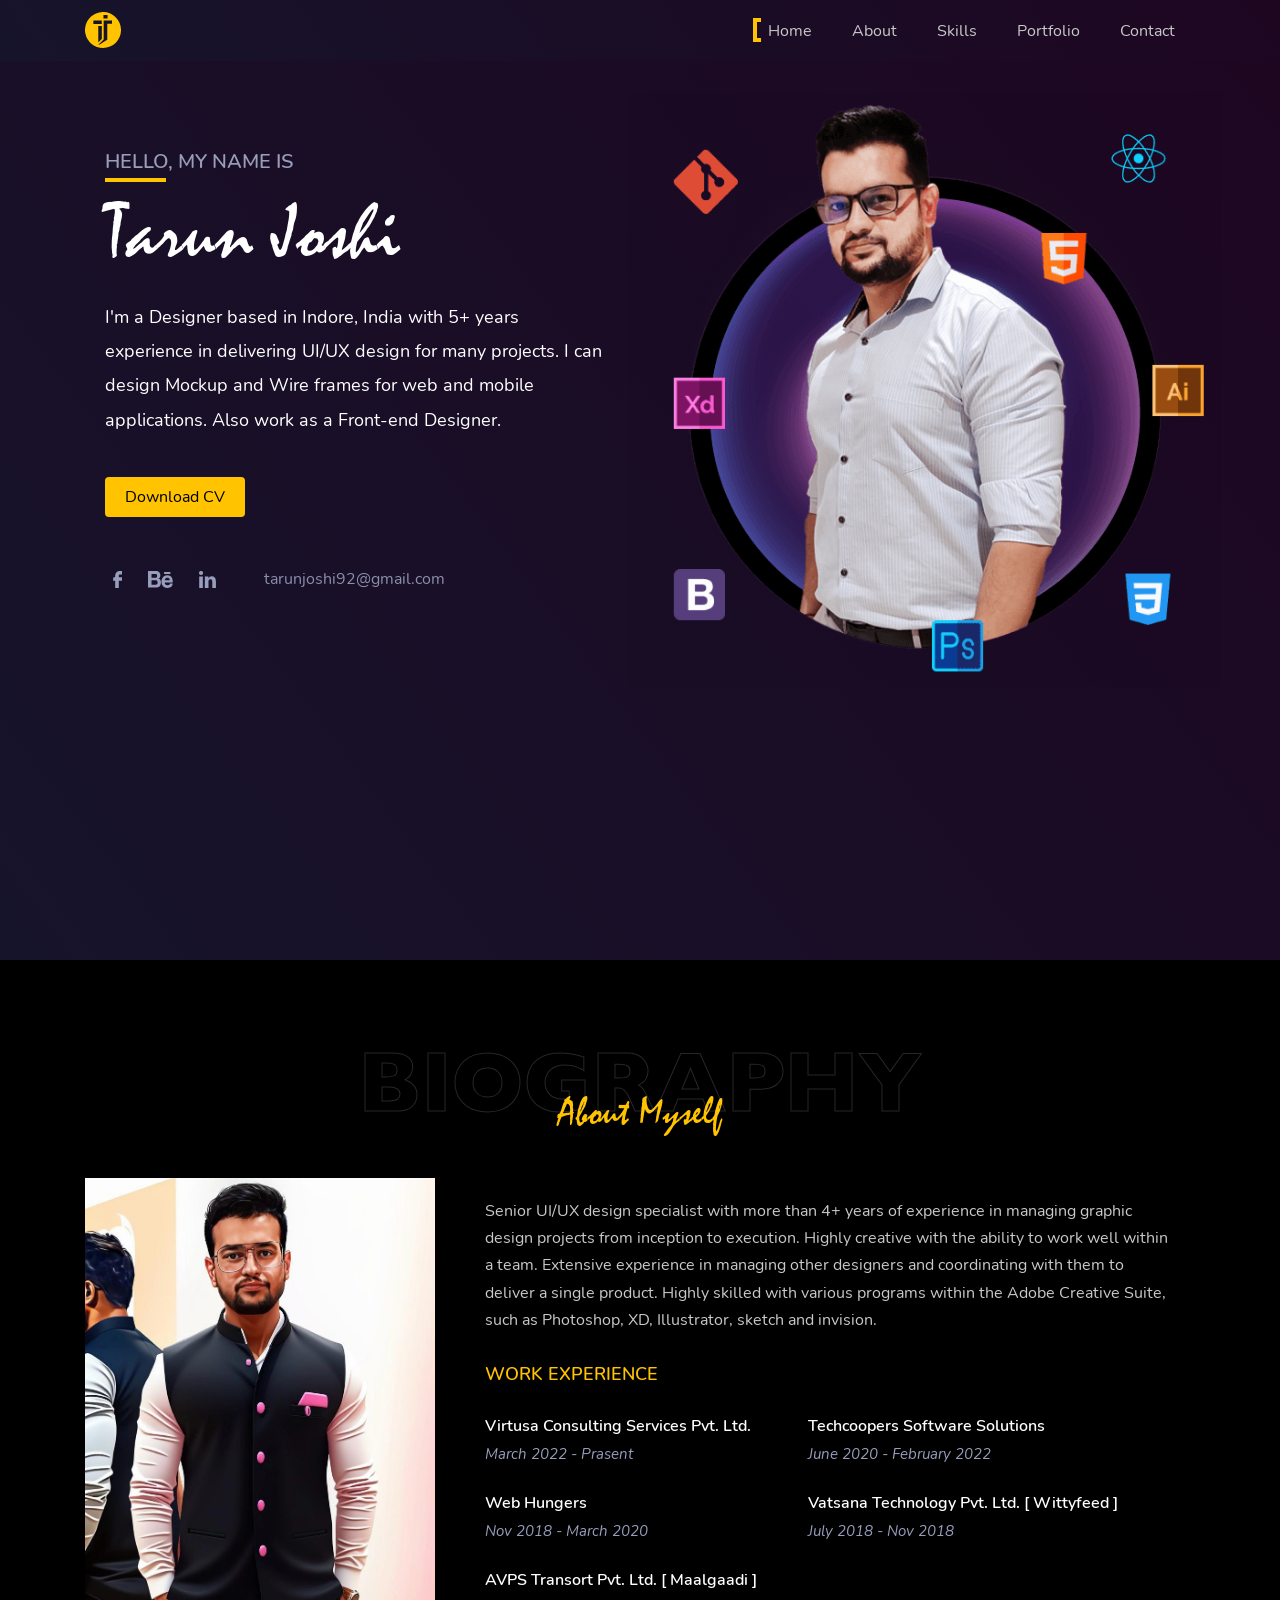
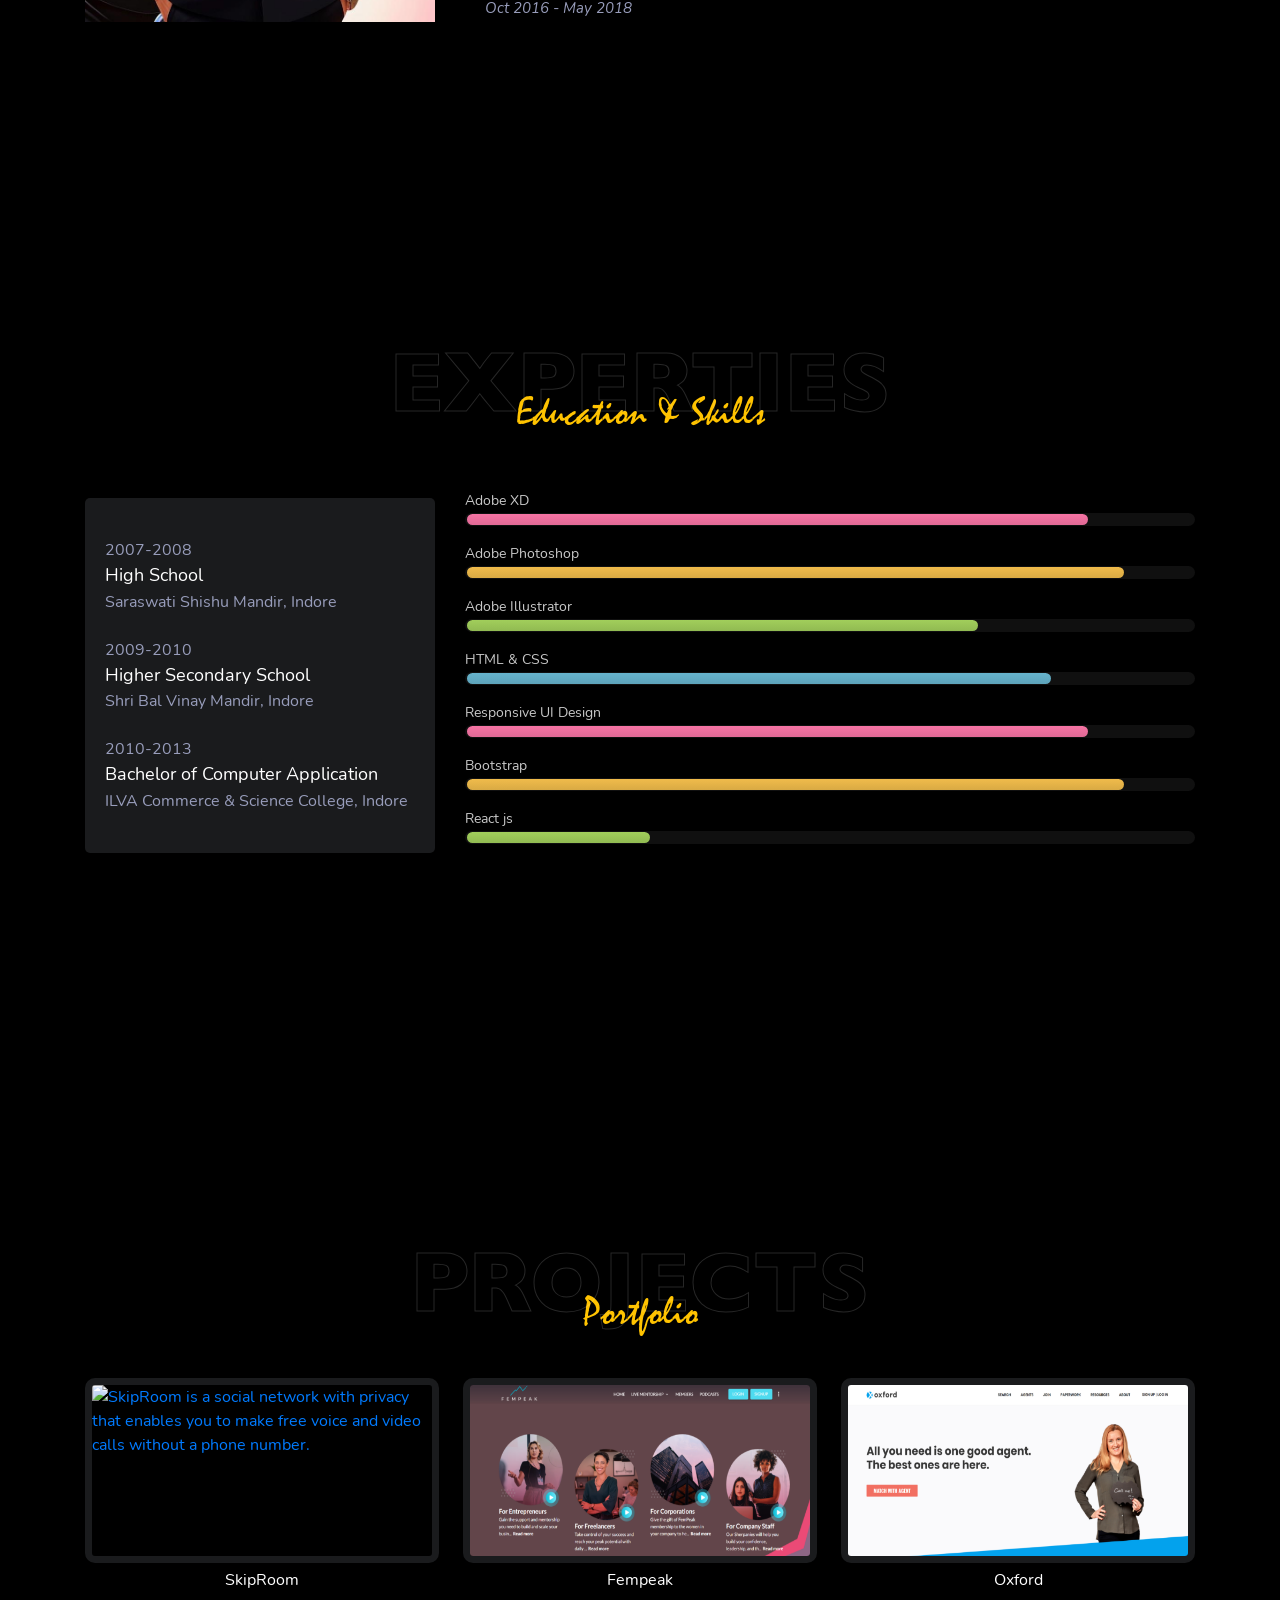
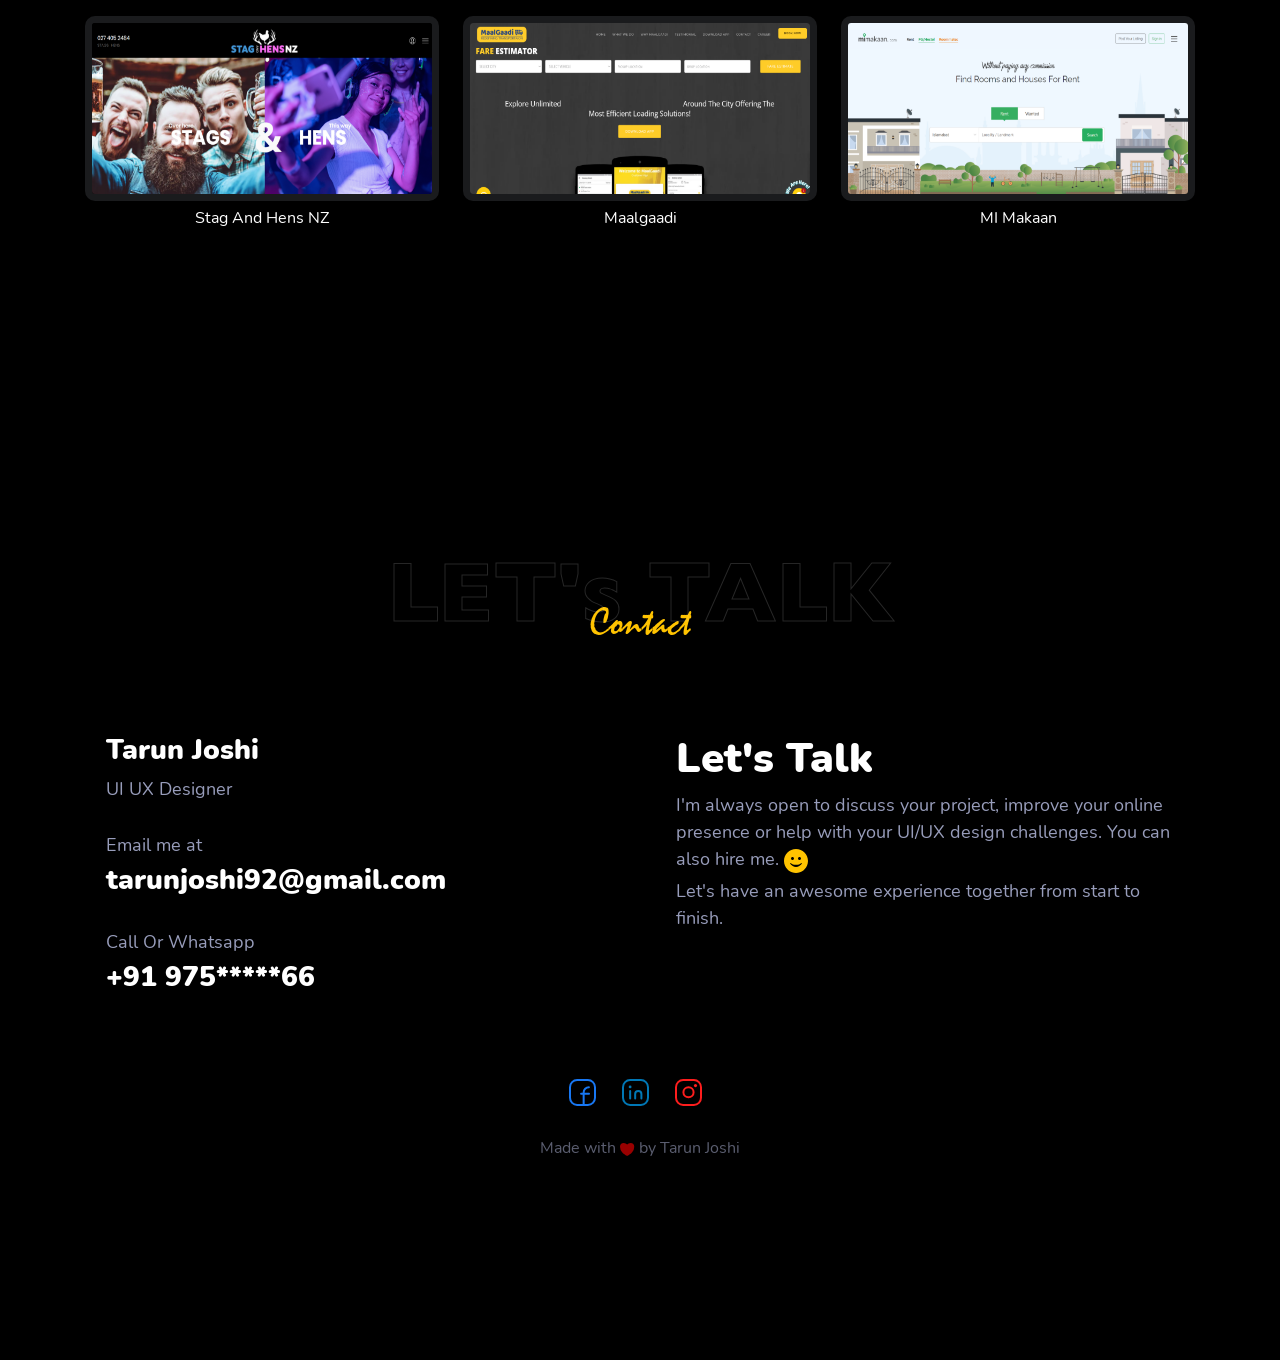
==== index.html @ 5ca0227c "background music added" ====
<!DOCTYPE html>
<html lang="en">

<head>
	<!-- Hotjar Tracking Code for My site -->
<script>
    (function(h,o,t,j,a,r){
        h.hj=h.hj||function(){(h.hj.q=h.hj.q||[]).push(arguments)};
        h._hjSettings={hjid:2721098,hjsv:6};
        a=o.getElementsByTagName('head')[0];
        r=o.createElement('script');r.async=1;
        r.src=t+h._hjSettings.hjid+j+h._hjSettings.hjsv;
        a.appendChild(r);
    })(window,document,'https://static.hotjar.com/c/hotjar-','.js?sv=');
</script>
    <title>Tarun UI/UX Designer</title>
    <meta charset="utf-8">
    <meta name="description" content="Hi my name is tarun joshi. I'm a Designer based in Indore, India with 4+ years experience in delivering UI/UX design for many projects.">
    <meta name="keywords" content="HTML, CSS, JavaScript, adobe photoshop, designer, ui, ux, adobe xd, portfolio, resume, designer cv, responsive, mobile application, responsive design">
    <meta name="author" content="Tarun Joshi">
    <meta name="viewport" content="width=device-width, initial-scale=1">
    <link rel="icon" href="images/fav.png" type="image/png" sizes="16x16">
    <link rel="preconnect" href="https://fonts.googleapis.com">
    <link rel="preconnect" href="https://fonts.gstatic.com" crossorigin>
    <link href="https://fonts.googleapis.com/css2?family=Modak" rel="stylesheet">
    <link rel="stylesheet" href="https://maxcdn.bootstrapcdn.com/bootstrap/4.5.2/css/bootstrap.min.css">
    <link href="https://unpkg.com/aos@2.3.1/dist/aos.css" rel="stylesheet">
    <link rel="stylesheet" href="font/stylesheet.css" rel="stylesheet">
    <link rel="stylesheet" href="css/style.css" rel="stylesheet">
    <link rel="stylesheet" href="css/responsive.css" rel="stylesheet">
</head>

<body>
	<span class="cursor">
  <span class="cursor-move-inner">
    <span class="cursor-inner"></span>
  </span>
  <span class="cursor-move-outer">
    <span class="cursor-outer"></span>
  </span>
</span>
    <nav class="navbar navbar-dark navbar-expand-sm bg-dark fixed-top">
        <div class="container">
            <a href="#" class="navbar-brand" aria-label="logo">
                <svg xmlns="http://www.w3.org/2000/svg" width="36" height="36" viewBox="0 0 79 79">
                    <path id="logo" d="M39.5,79A39.511,39.511,0,0,1,24.125,3.1,39.51,39.51,0,0,1,54.875,75.9,39.252,39.252,0,0,1,39.5,79Zm1.491-60.523V60.138L29.746,71.383l.617.778L48.65,60.77l.235-.147V25.981H59.293v-7.5h-18.3ZM29.153,30.705V66.626l.854-.854,6.764-6.764.146-.147V30.705H29.153Zm-10.8-12.228v7.635H36.787V18.477H18.355ZM40.5,6.5v8h9v-8Z" fill="#ffc300" />
                </svg>
            </a>
            <button class="navbar-toggler" type="button" data-toggle="collapse" data-target="#navbarCollapse" aria-label="menuBtn">
                <span class="navbar-toggler-icon"></span>
            </button>
            <div id="navbarCollapse" class="collapse navbar-collapse">
                <ul class="navbar-nav ml-auto">
                    <li class="nav-item click" data-toggle="collapse" data-target="#navbarCollapse">
                        <a href="#" class="nav-link" id="1">
                            Home
                        </a>
                    </li>
                    <li class="nav-item click" data-toggle="collapse" data-target="#navbarCollapse">
                        <a href="#about" class="nav-link" id="2">
                            About
                        </a>
                    </li>
                    <li class="nav-item click" data-toggle="collapse" data-target="#navbarCollapse">
                        <a href="#skills" class="nav-link" id="3">
                            Skills
                        </a>
                    </li>
                    <li class="nav-item click" data-toggle="collapse" data-target="#navbarCollapse">
                        <a href="#portfolio" class="nav-link" id="4">
                            Portfolio
                        </a>
                    </li>
                    <li class="nav-item click" data-toggle="collapse" data-target="#navbarCollapse">
                        <a href="#contact" class="nav-link" id="5">
                            Contact
                        </a>
                    </li>
                </ul>
            </div>
        </div>
    </nav>
    <!-- banner section -->
    <section class="bannerWrapper">
        <div class="container">
            <div class="row">
                <div class="col-lg-6 col-md-12 col-sm-12">
                    <div class="introText">
                        <h5>Hello, My Name Is</h5>
                        <h1>Tarun Joshi</h1>
                        <p>I'm a Designer based in Indore, India with 5+ years
                            experience in delivering UI/UX design for many projects.
                            I can design Mockup and Wire frames for web and mobile
                            applications. Also work as a Front-end Designer.
                        </p>
                        <button class="btn" aria-label="download cv">
                            <a href="UI_UX Designer(6+yrs.).pdf" target="_blank" download>Download CV</a>
                        </button>
                        <ul class="socialMedia">
                            <li>
                                <a href="https://www.facebook.com/tarun.joshi.526/" target="_blank" rel="noreferrer" aria-label="Facebook ID">
                                    <svg id="facebook" xmlns="http://www.w3.org/2000/svg" width="9.428" height="16.928" viewBox="0 0 9.428 16.928">
                                        <path id="Path_2" data-name="Path 2" d="M12.376,20.678H16V13.542h3.268L19.631,10H16V8.2a.9.9,0,0,1,.907-.891h2.721V3.75H16.91A4.5,4.5,0,0,0,12.376,8.2V10H10.562L10.2,13.542h2.173Z" transform="translate(-10.203 -3.75)" />
                                    </svg>
                                </a>
                            </li>
                            <li>
                                <a href="https://www.behance.net/tarunjoshi" target="_blank" rel="noreferrer" aria-label="Behance ID">
                                    <svg xmlns="http://www.w3.org/2000/svg" width="24.782" height="16.928" viewBox="0 0 24.782 16.928">
                                        <path id="behance" d="M10,13.689s2.345-.189,2.345-3.154A4.064,4.064,0,0,0,8,6.122H0V22.7H8s4.884.165,4.884-4.894C12.882,17.8,13.1,13.689,10,13.689ZM3.525,9.067H8s1.088,0,1.088,1.724-.64,1.977-1.366,1.977h-4.2ZM7.772,19.753H3.525V15.322H8S9.619,15.3,9.619,17.6c0,1.939-1.211,2.14-1.848,2.155Zm11.622-9.415c-5.913,0-5.908,6.371-5.908,6.371s-.4,6.337,5.908,6.337c0,0,5.258.326,5.258-4.408h-2.7s.09,1.784-2.464,1.784a2.564,2.564,0,0,1-2.707-2.886h7.96s.879-7.2-5.344-7.2ZM21.8,15.322H16.751s.33-2.555,2.7-2.555S21.8,15.322,21.8,15.322ZM22.429,7.1H16.087V9.14h6.342V7.1Z" transform="translate(0 -6.122)" />
                                    </svg>
                                </a>
                            </li>
                            <li>
                                <a href="http://linkedin.com/in/tarun-joshi-62489a22" target="_blank" rel="noreferrer" aria-label="Linkedin ID">
                                    <svg xmlns="http://www.w3.org/2000/svg" width="16.928" height="16.928" viewBox="0 0 16.928 16.928">
                                        <path id="linkedin" d="M3.843,16.928V5.507H.214V16.928ZM2.029,3.946A1.932,1.932,0,0,0,4.082,1.973,1.925,1.925,0,0,0,2.053,0,1.932,1.932,0,0,0,0,1.973,1.919,1.919,0,0,0,2.005,3.946h.024ZM5.851,16.928H9.48V10.55A2.71,2.71,0,0,1,9.6,9.624a2,2,0,0,1,1.862-1.389c1.313,0,1.838,1.047,1.838,2.583v6.11h3.629V10.379c0-3.508-1.79-5.14-4.178-5.14A3.6,3.6,0,0,0,9.456,7.163h.024V5.506H5.852c.047,1.072,0,11.422,0,11.422Z" />
                                    </svg>
                                </a>
                            </li>
                            <li>
                                <a href="mailto:tarunjoshi92@gmail.com" rel="noreferrer">tarunjoshi92@gmail.com</a>
                            </li>
                        </ul>
                    </div>
                </div>
                <div class="col-lg-6 col-md-12 col-sm-12">
                    <div class="myImage" data-aos="zoom-out-down">
                        <img src="images/photo2.png" class="bg" alt="tarun joshi">
                    </div>
                </div>
            </div>
        </div>
    </section>
    <!-- banner section -->
    <!-- About section -->
    <section class="aboutSection" id="about">
        <div class="container">
            <div class="heading">
                <h2>About Myself</h2>
            </div>
            <div class="row">
                <div class="col-lg-4 col-md-5 col-sm-12 mbHide">
                    <img src="images/tarun.jpeg" data-aos="zoom-out" alt="tarun">
                </div>
                <div class="col-lg-8 col-md-12 col-sm-12">
                    <div class="aboutInfo">
                        <p>
                            Senior UI/UX design specialist with more than 4+ years of experience in
                            managing graphic design projects from inception to execution. Highly
                            creative with the ability to work well within a team. Extensive experience
                            in managing other designers and coordinating with them to deliver a
                            single product. Highly skilled with various programs within the Adobe
                            Creative Suite, such as Photoshop, XD, Illustrator, sketch and invision.
                        </p>
                        <h3>
                            Work Experience
                        </h3>
                        <table class="table table-borderless">
                            <tr>
                                <td>
                                    <p>Virtusa Consulting Services Pvt. Ltd.</p>
                                    <span>March 2022 - Prasent</span>
                                </td>
                                <td>
                                    <p>Techcoopers Software Solutions</p>
                                    <span>June 2020 - February 2022</span>
                                </td>
                            </tr>
                            <tr>
                                <td>
                                    <p>Web Hungers</p>
                                    <span>Nov 2018 - March 2020</span>
                                </td>
                                <td>
                                    <p>Vatsana Technology Pvt. Ltd. [ Wittyfeed ]</p>
                                    <span>July 2018 - Nov 2018</span>
                                </td>
                            </tr>
                            <tr>
                                <td>
                                    <p>AVPS Transort Pvt. Ltd. [ Maalgaadi ]</p>
                                    <span>Oct 2016 - May 2018</span>
                                </td>
                            </tr>
                        </table>
                    </div>
                </div>
            </div>
        </div>
    </section>
    <!-- About section -->
    <!-- Skill Section -->
    <section class="skills" id="skills">
        <div class="container">
            <div class="heading">
                <h2>Education & Skills</h2>
            </div>
            <div class="row">
                <div class="col-lg-4 col-md-5 col-sm-12">
                    <div class="educationCard" data-aos="zoom-in-right">
                        <div>
                            <p>
                                2007-2008
                            </p>
                            <h3>
                                High School
                            </h3>
                            <p>Saraswati Shishu Mandir, Indore</p>
                        </div>
                        <br>
                        <div>
                            <p>
                                2009-2010
                            </p>
                            <h3>
                                Higher Secondary School
                            </h3>
                            <p>Shri Bal Vinay Mandir, Indore</p>
                        </div>
                        <br>
                        <div>
                            <p>
                                2010-2013
                            </p>
                            <h3>
                                Bachelor of Computer Application
                            </h3>
                            <p>ILVA Commerce & Science College, Indore</p>
                        </div>
                    </div>
                </div>
                <div class="col-lg-8 col-md-7 col-sm-12">
                    <div class="barSection">
                        <ul id="skill">
                            <li><span class="bar graphic-design"></span>
                                <h3>Adobe XD</h3>
                            </li>
                            <li><span class="bar html-css"></span>
                                <h3>Adobe Photoshop</h3>
                            </li>
                            <li><span class="bar illustrator"></span>
                                <h3>Adobe Illustrator</h3>
                            </li>
                            <li><span class="bar ui-design"></span>
                                <h3>HTML & CSS</h3>
                            </li>
                            <li><span class="bar web-design"></span>
                                <h3>Responsive UI Design</h3>
                            </li>
                            <li><span class="bar bootstrap"></span>
                                <h3>Bootstrap</h3>
                            </li>
                            <li><span class="bar react"></span>
                                <h3>React js</h3>
                            </li>
                        </ul>
                    </div>
                </div>
            </div>
        </div>
    </section>
    <!-- Skill Section -->
    <!-- Portfolio Section -->
    <section class="portfolio" id="portfolio">
        <div class="container">
            <div class="heading">
                <h2>Portfolio</h2>
            </div>
            <div class="gallery">
                <div class="wrapper" data-aos="zoom-in">
                    <a href="https://play.google.com/store/apps/details?id=com.skiproom" target="_blank" rel="noreferrer">
                        <div class="gallery-item">
                            <img class="gallery-image" src="https://play-lh.googleusercontent.com/aCAR-ud7uerjTAgdiXK-qnPktc6M98IsbPBQT4tWcwaRcWnopBHF0iV1s6_hbE4wZP0=w720-h310-rw" alt="SkipRoom is a social network with privacy that enables you to make free voice and video calls without a phone number.">
                        </div>
                        <p>SkipRoom</p>
                    </a>
                </div>
                <div class="wrapper" data-aos="zoom-in">
                    <a href="https://www.fempeak.ai/" target="_blank" rel="noreferrer">
                        <div class="gallery-item">
                            <img class="gallery-image" src="images/fempeak.png" alt="The FemPeak platform is growing fast with an audience that is genuinely passionate about levelling the playing field for women in all areas of professional growth.">
                        </div>
                        <p>Fempeak</p>
                    </a>
                </div>
                <div class="wrapper" data-aos="zoom-in">
                    <a href="https://opgny.com/" target="_blank" rel="noreferrer">
                        <div class="gallery-item">
                            <img class="gallery-image" src="images/oxford.png" alt="All you need is one good agent.The best ones are here.">
                        </div>
                        <p>Oxford</p>
                    </a>
                </div>
                <div class="wrapper" data-aos="zoom-in">
                    <a href="https://stagdoandhensdonz.co.nz/" target="_blank" rel="noreferrer">
                        <div class="gallery-item">
                            <img class="gallery-image" src="images/stag&hens.png" alt="Experts in planning the most Epic Stag Dos and Perfect Hens Dos.">
                        </div>
                        <p>Stag And Hens NZ</p>
                    </a>
                </div>
                <div class="wrapper" data-aos="zoom-in">
                    <a href="https://www.maalgaadi.net/" target="_blank" rel="noreferrer">
                        <div class="gallery-item">
                            <img class="gallery-image" src="images/maalgaadi.png" alt="MaalGaadi is offering the most efficient loading solutions.">
                        </div>
                        <p>Maalgaadi</p>
                    </a>
                </div>
                <div class="wrapper" data-aos="zoom-in">
                    <a href="https://www.mimakaan.com/" target="_blank" rel="noreferrer">
                        <div class="gallery-item">
                            <img class="gallery-image" src="images/mimakaan.png" alt="Use mimakaan to find buyers and tenants for your property without leaving your home.">
                        </div>
                        <p>MI Makaan</p>
                    </a>
                </div>
            </div>
        </div>
    </section>
    <!-- Portfolio Section -->
    <!-- Contact Section -->
    <section class="contact" id="contact">
        <div class="container">
            <div class="heading">
                <h2>Contact</h2>
            </div>
            <div class="row">
                <div class="col-lg-6 col-md-6 col-sm-12">
                    <div class="card">
                        <h3>Tarun Joshi</h3>
                        <p>UI UX Designer</p>
                        <br />
                        <p>Email me at</p>
                        <h3><a href="mailto:tarunjoshi92@gmail.com" rel="noreferrer">tarunjoshi92@gmail.com</a></h3>
                        <br />
                        <p>Call Or Whatsapp</p>
                        <h3><a href="https://api.whatsapp.com/send/?phone=919753242066&text=Hi+Tarun" target="_blank" rel="noreferrer">+91 975*****66</a></h3>
                    </div>
                </div>
                <div class="col-lg-6 col-md-6 col-sm-12">
                    <div class="card">
                        <h2>Let's Talk</h2>
                        <p>I'm always open to discuss your project, improve your online presence or help with your UI/UX design challenges. You can also hire me.
                            <span><svg xmlns="http://www.w3.org/2000/svg" width="24" height="24" viewBox="0 0 24 24">
                                    <path d="M12 0c-6.627 0-12 5.373-12 12s5.373 12 12 12 12-5.373 12-12-5.373-12-12-12zm3.5 8c.828 0 1.5.671 1.5 1.5s-.672 1.5-1.5 1.5-1.5-.671-1.5-1.5.672-1.5 1.5-1.5zm-7 0c.828 0 1.5.671 1.5 1.5s-.672 1.5-1.5 1.5-1.5-.671-1.5-1.5.672-1.5 1.5-1.5zm3.501 10c-2.801 0-4.874-1.846-6.001-3.566l.493-.493c1.512 1.195 3.174 1.931 5.508 1.931 2.333 0 3.994-.736 5.506-1.931l.493.493c-1.127 1.72-3.199 3.566-5.999 3.566z" fill="#FFC300" /></svg></span>
                        </p>
                        <p>Let's have an awesome experience together from start to finish.</p>
                    </div>
                </div>
            </div>
            <ul class="socialMedia">
                <li>
                    <a href="https://www.facebook.com/tarun.joshi.526/" target="_blank" rel="noreferrer" aria-label="Facebook ID">
                        <svg xmlns="http://www.w3.org/2000/svg" width="27" height="27" viewBox="0 0 27 27" fill="none">
                            <rect x="1" y="1" width="25" height="25" rx="7.13616" stroke="#1877f2" stroke-width="2" />
                            <path d="M19.8968 8.1543V8.1543C16.9993 8.1543 14.6504 10.5032 14.6504 13.4007V25.4407" stroke="#1877f2" stroke-width="2" stroke-linecap="round" />
                            <line x1="12.083" y1="14.6914" x2="20.0032" y2="14.6914" stroke="#1877f2" stroke-width="2" stroke-linecap="round" />
                        </svg>
                    </a>
                </li>
                <li>
                    <a href="http://linkedin.com/in/tarun-joshi-62489a22" target="_blank" rel="noreferrer" aria-label="Linkedin ID">
                        <svg xmlns="http://www.w3.org/2000/svg" width="27" height="27" viewBox="0 0 27 27" fill="none">
                            <rect x="1" y="1" width="25" height="25" rx="7.13616" stroke="#0077b5" stroke-width="2" />
                            <line x1="8.15723" y1="11.9707" x2="8.15723" y2="19.6031" stroke="#0077b5" stroke-width="2" stroke-linecap="round" />
                            <circle cx="8.12006" cy="7.95111" r="1.40717" fill="#0077b5" />
                            <path d="M19.3868 19.5944V15.1211C19.3868 13.4044 17.9951 12.0127 16.2784 12.0127V12.0127C14.5616 12.0127 13.1699 13.4044 13.1699 15.1211V19.5944" stroke="#0077b5" stroke-width="2" stroke-linecap="round" />
                        </svg>
                    </a>
                </li>
                <li>
                    <a href="https://www.instagram.com/tarun_jo_shi/?hl=en" target="_blank" rel="noreferrer" aria-label="Instagram ID">
                        <svg xmlns="http://www.w3.org/2000/svg" width="27" height="27" viewBox="0 0 27 27" fill="none">
                            <rect x="1" y="1" width="25" height="25" rx="7.13616" stroke="#fd1d1d" stroke-width="2" />
                            <circle cx="13.5009" cy="13.2655" r="5.09851" stroke="#fd1d1d" stroke-width="2" />
                            <circle cx="20.4792" cy="6.5788" r="1.58271" fill="#fd1d1d" />
                        </svg>
                    </a>
                </li>
            </ul>
            <div class="footer text-center">
                <span>Made with
                    <i>
                        <svg xmlns="http://www.w3.org/2000/svg" width="14.251" height="27" viewBox="0 0 29.251 27">
                            <path id="heart-sharp" d="M18,31.5l-.633-.422c-3.008-2.009-6.814-4.279-9.633-7.616A16.471,16.471,0,0,1,3.375,12.423,7.934,7.934,0,0,1,11.185,4.5,8.863,8.863,0,0,1,18,7.89,8.863,8.863,0,0,1,24.815,4.5a7.933,7.933,0,0,1,7.81,7.921A16.448,16.448,0,0,1,28.266,23.46c-2.819,3.339-6.625,5.61-9.633,7.618Z" transform="translate(-3.374 -4.5)" fill="red" />
                        </svg>
                    </i>
                    by Tarun Joshi</span>
            </div>
        </div>
    </section>
    <audio controls autoplay style="display:none">
        <source src="./images/Sunset.ogg" type="audio/ogg">
        <source src="./images/Sunset.mp3" type="audio/mpeg">
      </audio>
    <!-- Contact Section -->
    <!-- javascript -->
    <script src="https://ajax.googleapis.com/ajax/libs/jquery/3.5.1/jquery.min.js"></script>
    <script src="https://cdnjs.cloudflare.com/ajax/libs/popper.js/1.16.0/umd/popper.min.js"></script>
    <script src="https://maxcdn.bootstrapcdn.com/bootstrap/4.5.2/js/bootstrap.min.js"></script>
    <script src="https://unpkg.com/aos@2.3.1/dist/aos.js"></script>
    <script src="js/custom.js"></script>
    <script>
    AOS.init();
    </script>
</body>

</html>
---- font/stylesheet.css ----
@font-face {
    font-family: 'Mistral';
    src: url('../font/Mistral.woff2') format('woff2'),
        url('../font/Mistral.woff') format('woff');
    font-weight: normal;
    font-style: normal;
    font-display: swap;
}

@font-face {
    font-family: 'Nunito';
    src: url('../font/Nunito-Bold.woff2') format('woff2'),
        url('../font/Nunito-Bold.woff') format('woff');
    font-weight: bold;
    font-style: normal;
    font-display: swap;
}

@font-face {
    font-family: 'Nunito';
    src: url('../font/Nunito-BlackItalic.woff2') format('woff2'),
        url('../font/Nunito-BlackItalic.woff') format('woff');
    font-weight: 900;
    font-style: italic;
    font-display: swap;
}

@font-face {
    font-family: 'Nunito';
    src: url('../font/Nunito-Black.woff2') format('woff2'),
        url('../font/Nunito-Black.woff') format('woff');
    font-weight: 900;
    font-style: normal;
    font-display: swap;
}

@font-face {
    font-family: 'Nunito';
    src: url('../font/Nunito-ExtraBoldItalic.woff2') format('woff2'),
        url('../font/Nunito-ExtraBoldItalic.woff') format('woff');
    font-weight: bold;
    font-style: italic;
    font-display: swap;
}

@font-face {
    font-family: 'Nunito';
    src: url('../font/Nunito-ExtraBold.woff2') format('woff2'),
        url('../font/Nunito-ExtraBold.woff') format('woff');
    font-weight: bold;
    font-style: normal;
    font-display: swap;
}

@font-face {
    font-family: 'Nunito';
    src: url('../font/Nunito-Light.woff2') format('woff2'),
        url('../font/Nunito-Light.woff') format('woff');
    font-weight: 300;
    font-style: normal;
    font-display: swap;
}

@font-face {
    font-family: 'Nunito';
    src: url('../font/Nunito-ExtraLight.woff2') format('woff2'),
        url('../font/Nunito-ExtraLight.woff') format('woff');
    font-weight: 200;
    font-style: normal;
    font-display: swap;
}

@font-face {
    font-family: 'Nunito';
    src: url('../font/Nunito-LightItalic.woff2') format('woff2'),
        url('../font/Nunito-LightItalic.woff') format('woff');
    font-weight: 300;
    font-style: italic;
    font-display: swap;
}

@font-face {
    font-family: 'Nunito';
    src: url('../font/Nunito-BoldItalic.woff2') format('woff2'),
        url('../font/Nunito-BoldItalic.woff') format('woff');
    font-weight: bold;
    font-style: italic;
    font-display: swap;
}

@font-face {
    font-family: 'Nunito';
    src: url('../font/Nunito-Regular.woff2') format('woff2'),
        url('../font/Nunito-Regular.woff') format('woff');
    font-weight: normal;
    font-style: normal;
    font-display: swap;
}

@font-face {
    font-family: 'Nunito';
    src: url('../font/Nunito-ExtraLightItalic.woff2') format('woff2'),
        url('../font/Nunito-ExtraLightItalic.woff') format('woff');
    font-weight: 200;
    font-style: italic;
    font-display: swap;
}

@font-face {
    font-family: 'Nunito';
    src: url('../font/Nunito-Italic.woff2') format('woff2'),
        url('../font/Nunito-Italic.woff') format('woff');
    font-weight: normal;
    font-style: italic;
    font-display: swap;
}

@font-face {
    font-family: 'Nunito';
    src: url('../font/Nunito-SemiBoldItalic.woff2') format('woff2'),
        url('../font/Nunito-SemiBoldItalic.woff') format('woff');
    font-weight: 600;
    font-style: italic;
    font-display: swap;
}

@font-face {
    font-family: 'Nunito';
    src: url('../font/Nunito-SemiBold.woff2') format('woff2'),
        url('../font/Nunito-SemiBold.woff') format('woff');
    font-weight: 600;
    font-style: normal;
    font-display: swap;
}

@font-face {
    font-family: 'Modak';
    src: url('../font/Modak.woff2') format('woff2'),
        url('../font/Modak.woff') format('woff');
    font-weight: normal;
    font-style: normal;
    font-display: swap;
}
@font-face {
    font-family: 'Gill Sans';
    src: url('../font/GillSans-Heavy.woff2') format('woff2'),
        url('../font/GillSans-Heavy.woff') format('woff');
    font-weight: 900;
    font-style: normal;
    font-display: swap;
}
---- css/style.css ----
:root {
    --yellow: #FFC300;
    --white: #fff;
    --blackBg: #000;
    --offWhite: #c9c9c9;
    --secondOffColor: #989dbb;
}

html {
    scroll-behavior: smooth;
}

body {
    font-family: 'Nunito', sans-serif;
    background-color: var(--blackBg);
    background-image: url('https://assets.website-files.com/605a8ad8853d7fc62334c73e/605b52d29393dc3905014a63_blob-blur-my-work-nft-webflow-tempalte.svg');
    background-size: cover;
    background-position: right center;
}

.bg-dark {
    background: rgb(0, 0, 0) !important;
    background: linear-gradient(53deg, rgb(22 20 43) 0%, rgb(30 6 33) 100%) !important;
}

.navbar-dark .navbar-brand {
    font-family: 'Modak', cursive;
    font-size: 30px;
    color: var(--yellow) !important;
    padding: 0;
}

#navbarCollapse ul li a {
    color: var(--offWhite);
    margin: 0 12px;
}
#navbarCollapse ul li a:hover{
	color: var(--yellow)
}
#navbarCollapse ul li.active a:hover{
	color: var(--offWhite)
}

.nav-item {
    position: relative;
}

.nav-item.active:before {
    position: absolute;
    content: '';
    left: 5px;
    height: 60%;
    width: 8px;
    border: 4px solid var(--yellow);
    border-right: 0;
    top: 7px;
}

/*Banner section*/
.bannerWrapper {
    background: linear-gradient(53deg, rgb(22 20 43) 0%, rgb(30 6 33) 100%);
    margin-top: 60px;
    padding: 60px 0;
    min-height: 100vh;
}

.bannerWrapper h5 {
    text-transform: uppercase;
    color: var(--secondOffColor);
    position: relative;
    margin-bottom: 15px;
    font-weight: 600;
}

.bannerWrapper h5:before {
    position: absolute;
    content: '';
    height: 4px;
    width: 61px;
    background-color: #FFC300;
    left: 0;
    bottom: -8px
}

.bannerWrapper h1 {
    font-family: 'Mistral';
    font-size: 80px;
    color: var(--white);
}

.bannerWrapper p {
    color: var(--white);
    font-size: 18px;
    line-height: 1.9;
    margin: 15px 0 40px 0;
}

.bannerWrapper button.btn a {
    color: var(--blackBg);
}

.bannerWrapper button.btn a:hover {
    color: var(--white);
    text-decoration: none;
}

.bannerWrapper button.btn {
    background-color: #FFC300;
    padding: 8px 20px;
    border: none;
    position: relative;
    overflow: hidden;
    -webkit-transition: 0.2s ease-in-out color;
    -o-transition: 0.2s ease-in-out color;
    -ms-transition: 0.2s ease-in-out color;
    -moz-transition: 0.2s ease-in-out color;
    transition: 0.2s ease-in-out color;
}

.bannerWrapper button.btn::before {
    content: " ";
    display: block;
    width: 92px;
    height: 93px;
    position: absolute;
    left: 24px;
    top: -26px;
    background: var(--blackBg);
    border-radius: 100%;
    z-index: -1;
    transform: scale(0);
    -webkit-transition: 0.4s ease-in-out transform;
    -o-transition: 0.4s ease-in-out transform;
    -ms-transition: 0.4s ease-in-out transform;
    -moz-transition: 0.4s ease-in-out transform;
    transition: 0.4s ease-in-out transform;
}

.bannerWrapper button.btn:hover,
.bannerWrapper button.btn:hover a {
    color: #FFC300;
    z-index: 2
}

.bannerWrapper button.btn:hover::before {
    transform: scale(1.5);
}

.bannerWrapper .introText {
    padding: 30px 20px;
}

.bannerWrapper .myImage {
    position: relative;
}
.bannerWrapper img {
    max-width: 100%;
}


@-webkit-keyframes mover {
    0% {
        transform: translateY(0);
    }

    100% {
        transform: translateY(-15px);
    }
}

@keyframes mover {
    0% {
        transform: translateY(0);
    }

    100% {
        transform: translateY(-15px);
    }
}

/*Social Media*/
.socialMedia {
    list-style: none;
    padding: 0;
    margin: 50px 0 0 0;
    display: flex;
    align-items: center;
}

.socialMedia li {
    margin-right: 10px;
}

.socialMedia li a {
    padding: 5px 8px;
}

.introText .socialMedia li a svg {
    -webkit-transition: 0.50s ease-out;
    -moz-transition: 0.50s ease-out;
    transition: 0.50s ease-out;
    fill: var(--secondOffColor);
}

.contact .socialMedia li a svg {
    -webkit-transition: 0.50s ease-out;
    -moz-transition: 0.50s ease-out;
    transition: 0.50s ease-out;
}

.socialMedia li a svg:hover {
    -webkit-transform: rotateZ(360deg);
    -moz-transform: rotateZ(360deg);
    transform: rotateZ(360deg);
}

.socialMedia li:nth-child(1) a svg:hover {
    fill: #1877f2;
}

.socialMedia li:nth-child(2) a svg:hover {
    fill: #0057ff;
}

.socialMedia li:nth-child(3) a svg:hover {
    fill: #0077b5;
}

.socialMedia li:nth-child(4) {
    margin-left: 30px;
}

.socialMedia li:nth-child(4) a {
    padding: 0;
    color: var(--secondOffColor);
    opacity: 0.9;
    transition: 0.3s;
}

.socialMedia li:nth-child(4) a:hover {
    text-decoration: none;
    opacity: 1;
    color: var(--yellow);
}

/*About section*/
.aboutSection,
.skills,
.portfolio {
    min-height: 100vh;
    padding: 130px 0 0px 0
}

.aboutSection .heading,
.skills .heading,
.portfolio .heading {
    margin-bottom: 40px
}

.aboutSection .heading h2,
.skills .heading h2,
.portfolio .heading h2,
.contact .heading h2 {
    font-family: 'Mistral';
    font-size: 40px;
    color: var(--yellow);
    text-align: center;
    position: relative;
}

.aboutSection .heading h2:before,
.skills .heading h2:before,
.portfolio .heading h2:before,
.contact .heading h2:before {
    position: absolute;
    content: 'BIOGRAPHY';
    bottom: -9px;
    right: 0;
    left: 0;
    text-align: center;
    font-size: 85px;
    font-family: 'Gill Sans';
    font-weight: 900;
    color: transparent;
    -webkit-text-stroke-width: 1px;
    -webkit-text-stroke-color: var(--white);
    opacity: 0.15;
}

.aboutSection img {
    max-width: 100%;
}

.aboutSection .aboutInfo {
    padding: 20px
}

.aboutSection .aboutInfo p {
    color: var(--offWhite);
    line-height: 1.7;
    margin-bottom: 30px
}

.aboutInfo h3 {
    font-size: 18px;
    color: var(--offWhite);
    text-transform: uppercase;
    font-weight: 600;
    margin-bottom: 15px;
    color: var(--yellow)
}

.aboutInfo .table td {
    padding-left: 0;
    color: var(--offWhite);
}

.aboutInfo .table td p {
    margin-bottom: 2px;
    color: var(--white);
    font-weight: 600;
}

.aboutInfo .table td span {
    font-size: 15px;
    font-style: italic;
    color: var(--secondOffColor)
}

/*Skills Section*/
.skills {}

.skills .heading h2:before {
    content: 'EXPERTIES'
}

.educationCard {
    background-color: #1a1b1d;
    padding: 40px 20px;
    border-radius: 5px;
    margin-top: 20px;
}

.educationCard p {
    margin: 0;
    color: var(--secondOffColor);
}

.educationCard h3 {
    color: var(--white);
    font-size: 18px;
    margin: 3px 0;
}

.barSection {
    padding: 5px 0;
}


#skill {
    list-style: none;
    position: relative;
    line-height: 2em;
    padding: 30px 0;
}

#skill li {
    margin-bottom: 40px;
    background: #101010;
    height: 13px;
    border-radius: 10px;
}

#skill li h3 {
    position: relative;
    top: -20px;
    font-size: 14px;
    color: var(--offWhite)
}

.bar {
    height: 11px;
    margin: 1px 2px;
    position: absolute;
    border-radius: 10px;
}

.graphic-design {
    width: 85%;
    -moz-animation: graphic-design 2s ease-out;
    -webkit-animation: graphic-design 2s ease-out;
    background-color: #f674a4;
    background-image: -webkit-gradient(linear, left top, left bottom, from(#f674a4), to(#e06995));
    background-image: -webkit-linear-gradient(top, #f674a4, #e06995);
    background-image: -moz-linear-gradient(top, #f674a4, #e06995);
    background-image: -ms-linear-gradient(top, #f674a4, #e06995);
    background-image: -o-linear-gradient(top, #f674a4, #e06995);
    background-image: linear-gradient(top, #f674a4, #e06995);
}

.html-css {
    width: 90%;
    -moz-animation: html-css 2s ease-out;
    -webkit-animation: html-css 2s ease-out;
    background-color: #f0bb4b;
    background-image: -webkit-gradient(linear, left top, left bottom, from(#f0bb4b), to(#d9aa44));
    background-image: -webkit-linear-gradient(top, #f0bb4b, #d9aa44);
    background-image: -moz-linear-gradient(top, #f0bb4b, #d9aa44);
    background-image: -ms-linear-gradient(top, #f0bb4b, #d9aa44);
    background-image: -o-linear-gradient(top, #f0bb4b, #d9aa44);
    background-image: linear-gradient(top, #f0bb4b, #d9aa44);
}

.illustrator {
    width: 70%;
    -moz-animation: illustrator 2s ease-out;
    -webkit-animation: illustrator 2s ease-out;
    background-color: #a1ce5b;
    background-image: -webkit-gradient(linear, left top, left bottom, from(#a1ce5b), to(#91ba52));
    background-image: -webkit-linear-gradient(top, #a1ce5b, #91ba52);
    background-image: -moz-linear-gradient(top, #a1ce5b, #91ba52);
    background-image: -ms-linear-gradient(top, #a1ce5b, #91ba52);
    background-image: -o-linear-gradient(top, #a1ce5b, #91ba52);
    background-image: linear-gradient(top, #a1ce5b, #91ba52);
}

.ui-design {
    width: 80%;
    -moz-animation: ui-design 2s ease-out;
    -webkit-animation: ui-design 2s ease-out;
    background-color: #66b3cc;
    background-image: -webkit-gradient(linear, left top, left bottom, from(#66b3cc), to(#5da3ba));
    background-image: -webkit-linear-gradient(top, #66b3cc, #5da3ba);
    background-image: -moz-linear-gradient(top, #66b3cc, #5da3ba);
    background-image: -ms-linear-gradient(top, #66b3cc, #5da3ba);
    background-image: -o-linear-gradient(top, #66b3cc, #5da3ba);
    background-image: linear-gradient(top, #66b3cc, #5da3ba)
}

.web-design {
    width: 85%;
    -moz-animation: web-design 2s ease-out;
    -webkit-animation: web-design 2s ease-out;
    background-color: #f674a4;
    background-image: -webkit-gradient(linear, left top, left bottom, from(#f674a4), to(#e06995));
    background-image: -webkit-linear-gradient(top, #f674a4, #e06995);
    background-image: -moz-linear-gradient(top, #f674a4, #e06995);
    background-image: -ms-linear-gradient(top, #f674a4, #e06995);
    background-image: -o-linear-gradient(top, #f674a4, #e06995);
    background-image: linear-gradient(top, #f674a4, #e06995);
}

.bootstrap {
    width: 90%;
    -moz-animation: bootstrap 2s ease-out;
    -webkit-animation: bootstrap 2s ease-out;
    background-color: #f0bb4b;
    background-image: -webkit-gradient(linear, left top, left bottom, from(#f0bb4b), to(#d9aa44));
    background-image: -webkit-linear-gradient(top, #f0bb4b, #d9aa44);
    background-image: -moz-linear-gradient(top, #f0bb4b, #d9aa44);
    background-image: -ms-linear-gradient(top, #f0bb4b, #d9aa44);
    background-image: -o-linear-gradient(top, #f0bb4b, #d9aa44);
    background-image: linear-gradient(top, #f0bb4b, #d9aa44);
}

.react {
    width: 25%;
    -moz-animation: react 2s ease-out;
    -webkit-animation: react 2s ease-out;
    background-color: #a1ce5b;
    background-image: -webkit-gradient(linear, left top, left bottom, from(#a1ce5b), to(#91ba52));
    background-image: -webkit-linear-gradient(top, #a1ce5b, #91ba52);
    background-image: -moz-linear-gradient(top, #a1ce5b, #91ba52);
    background-image: -ms-linear-gradient(top, #a1ce5b, #91ba52);
    background-image: -o-linear-gradient(top, #a1ce5b, #91ba52);
    background-image: linear-gradient(top, #a1ce5b, #91ba52);
}

@-moz-keyframes graphic-design {
    0% {
        width: 0px;
    }

    100% {
        width: 85%;
    }
}

@-moz-keyframes web-design {
    0% {
        width: 0px;
    }

    100% {
        width: 85%;
    }
}

@-moz-keyframes html-css {
    0% {
        width: 0px;
    }

    100% {
        width: 90%;
    }
}

@-moz-keyframes bootstrap {
    0% {
        width: 0px;
    }

    100% {
        width: 90%;
    }
}

@-moz-keyframes illustrator {
    0% {
        width: 0px;
    }

    100% {
        width: 70%;
    }
}

@-moz-keyframes react {
    0% {
        width: 0px;
    }

    100% {
        width: 25%;
    }
}

@-moz-keyframes ui-design {
    0% {
        width: 0px;
    }

    100% {
        width: 80%;
    }
}

@-webkit-keyframes graphic-design {
    0% {
        width: 0px;
    }

    100% {
        width: 85%;
    }
}

@-webkit-keyframes web-design {
    0% {
        width: 0px;
    }

    100% {
        width: 85%;
    }
}

@-webkit-keyframes html-css {
    0% {
        width: 0px;
    }

    100% {
        width: 90%;
    }
}

@-webkit-keyframes bootstrap {
    0% {
        width: 0px;
    }

    100% {
        width: 90%;
    }
}

@-webkit-keyframes illustrator {
    0% {
        width: 0px;
    }

    100% {
        width: 70%;
    }
}

@-webkit-keyframes react {
    0% {
        width: 0px;
    }

    100% {
        width: 25%;
    }
}

@-webkit-keyframes ui-design {
    0% {
        width: 0px;
    }

    100% {
        width: 80%;
    }
}

/*Galley css*/
.wrapper a:hover {
    text-decoration: none;
}

.wrapper p {
    color: var(--white);
    text-align: center;
    margin: 5px 0 0 0
}

.portfolio .heading h2 {
    margin-bottom: 30px
}

.portfolio .heading h2:before {
    content: 'PROJECTS'
}

.gallery {
    display: flex;
    flex-wrap: wrap;
    /* Compensate for excess margin on outer gallery flex items */
    margin: -1rem -1rem;
}

.gallery-item {
    /* Minimum width of 24rem and grow to fit available space */
    flex: 1 0 24rem;
    /* Margin value should be half of grid-gap value as margins on flex items don't collapse */
    margin: 1rem;
    box-shadow: 0.3rem 0.4rem 0.4rem rgba(0, 0, 0, 0.4);
    overflow: hidden;
    min-height: 185px;
    max-height: 185px;
    border-radius: 10px;
    border: 7px solid #1a1b1d;
}

.gallery-image {
    display: block;
    width: 100%;
    height: 185px;
    object-fit: fill;
    transition: transform 400ms ease-out;
    max-width: 100%;
}

.gallery-image:hover {
    transform: scale(1.15);
}

/*

The following rule will only run if your browser supports CSS grid.

Remove or comment-out the code block below to see how the browser will fall-back to flexbox styling. 

*/

@supports (display: grid) {
    .gallery {
        display: grid;
        grid-template-columns: repeat(auto-fit, minmax(20rem, 1fr));
        grid-gap: 1.5rem;
    }

    .gallery,
    .gallery-item {
        margin: 0;
    }
}

/*Contact css*/
.contact {
    min-height: 100vh;
    padding: 140px 0 0px 0
}

.contact .heading h2 {
    margin-bottom: 40px;
}

.contact .heading h2:before {
    content: "LET's TALK"
}

.contact .socialMedia {
    justify-content: center;
}

.contact .socialMedia li:nth-child(4) {
    margin-left: 0
}

.contact .socialMedia li:nth-child(1) a svg:hover,
.contact .socialMedia li:nth-child(2) a svg:hover,
.contact .socialMedia li:nth-child(3) a svg:hover {
    fill: transparent;
}

.contact .card {
    background-color: transparent;
    padding: 25px 20px;
    border-radius: 5px;
    margin-top: 20px;
}

.contact .card h3,
.contact .card h3 a {
    color: var(--white);
    font-weight: 800;
}

.contact .card h3 a:hover {
    text-decoration: none;
}

.contact .card h2 {
    color: var(--white);
    font-weight: 800;
    font-size: 42px
}

.contact .card p {
    color: var(--secondOffColor);
    font-weight: 500;
    margin-bottom: 5px;
    font-size: 18px
}

.footer span{
	color: var(--secondOffColor);
	opacity: 0.6;
	display: block;
	padding: 30px 0 20px 0;
}
---- css/responsive.css ----
@media (max-width: 1024px){
	.bannerWrapper{
		padding: 20px 0;
		min-height: auto
	}
	.aboutSection, .skills, .portfolio, .contact{
		padding: 50px 0 0 0;
		min-height: auto;
	}
	.nav-item.active:before{
		display: none;	
	}
	.aboutSection .heading h2:before, .skills .heading h2:before, .portfolio .heading h2:before, .contact .heading h2:before{
		font-size: 56px
	}
	.bannerWrapper .myImage{
		padding-top: 25px;
	}
}
@media (max-width: 768px){
	.aboutInfo .table tr{
		display: grid;
	}
	.bannerWrapper .myImage{
		width: 80%;
		margin: 20px auto
	}
	.mbHide{
		display: none;
	}
	#navbarCollapse ul li a{
		text-align: center;
	};
	.bg-dark{
		padding-bottom: 20px;
	}
	.aboutSection .heading h2, .skills .heading h2, .portfolio .heading h2, .contact .heading h2{
		margin-top: 40px;
	}
	.aboutSection .heading h2:before, .skills .heading h2:before, .portfolio .heading h2:before, .contact .heading h2:before{
		font-size: 54px
	}
}
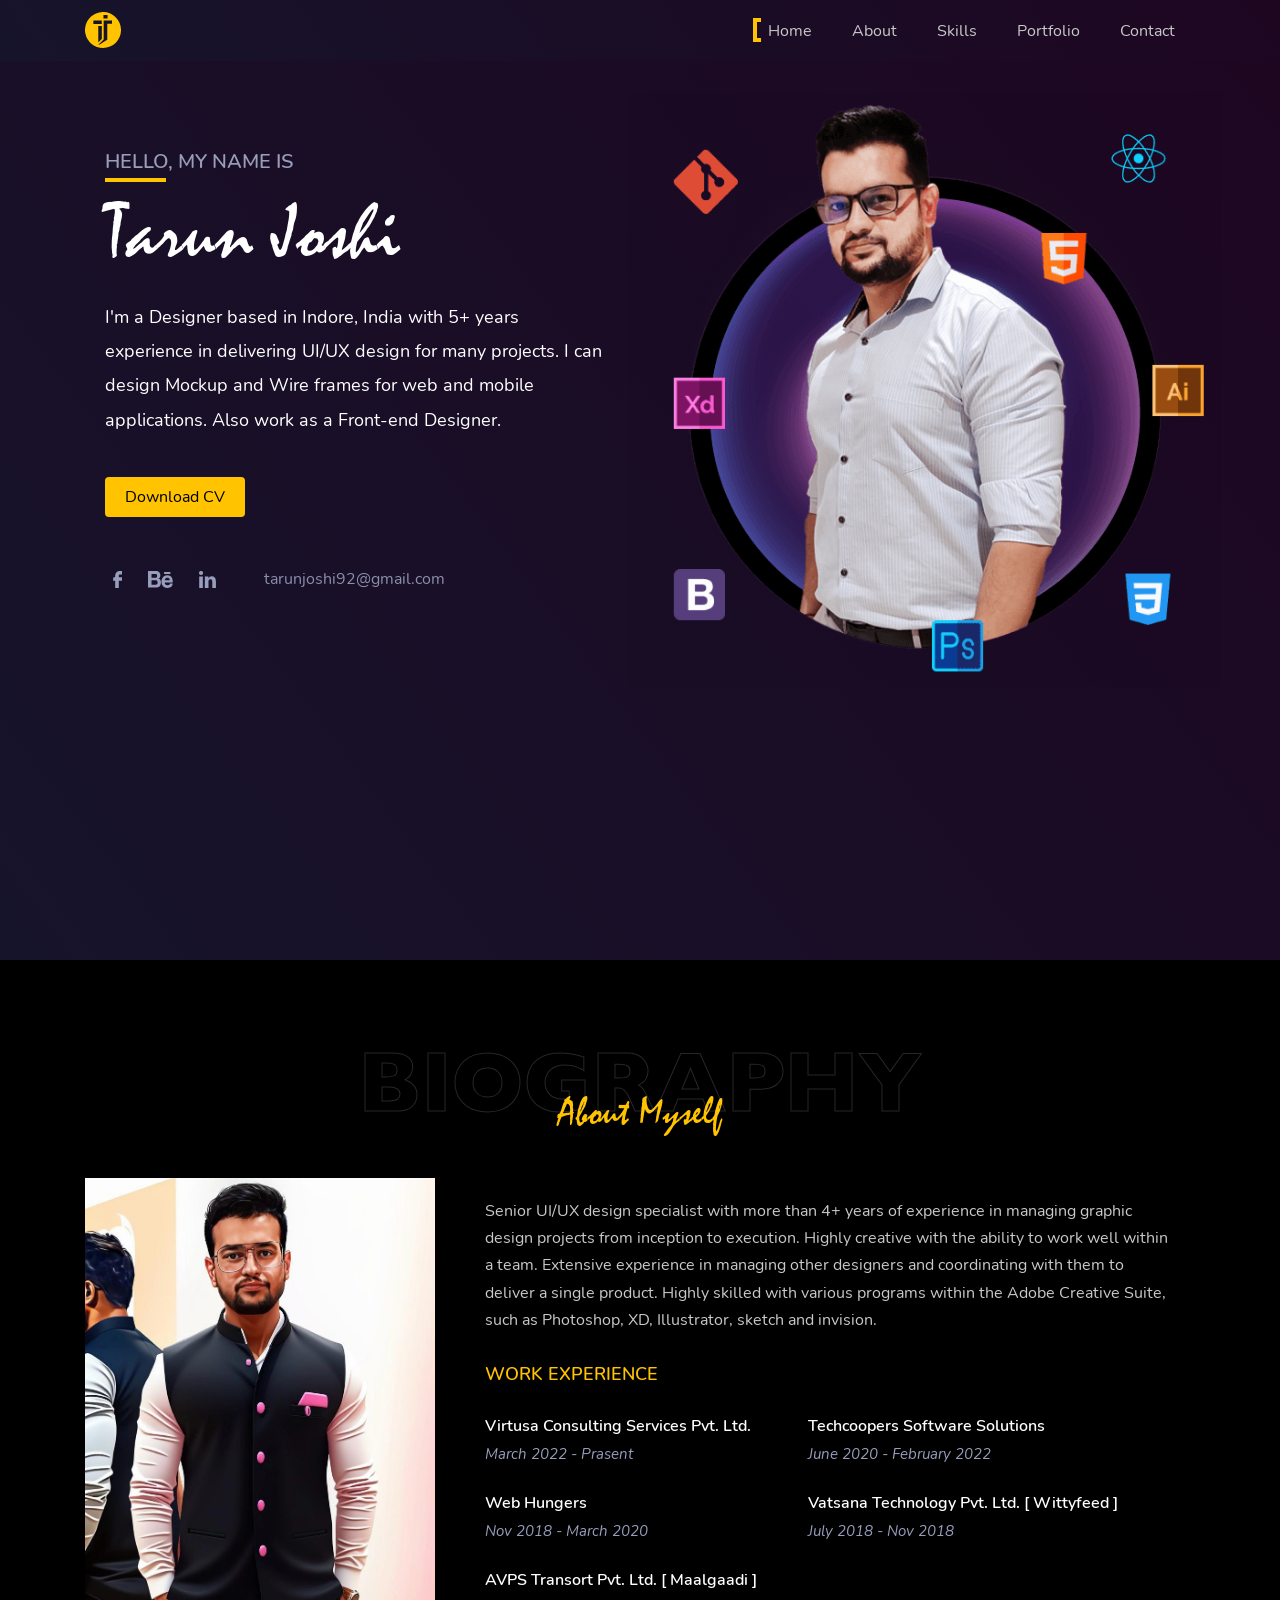
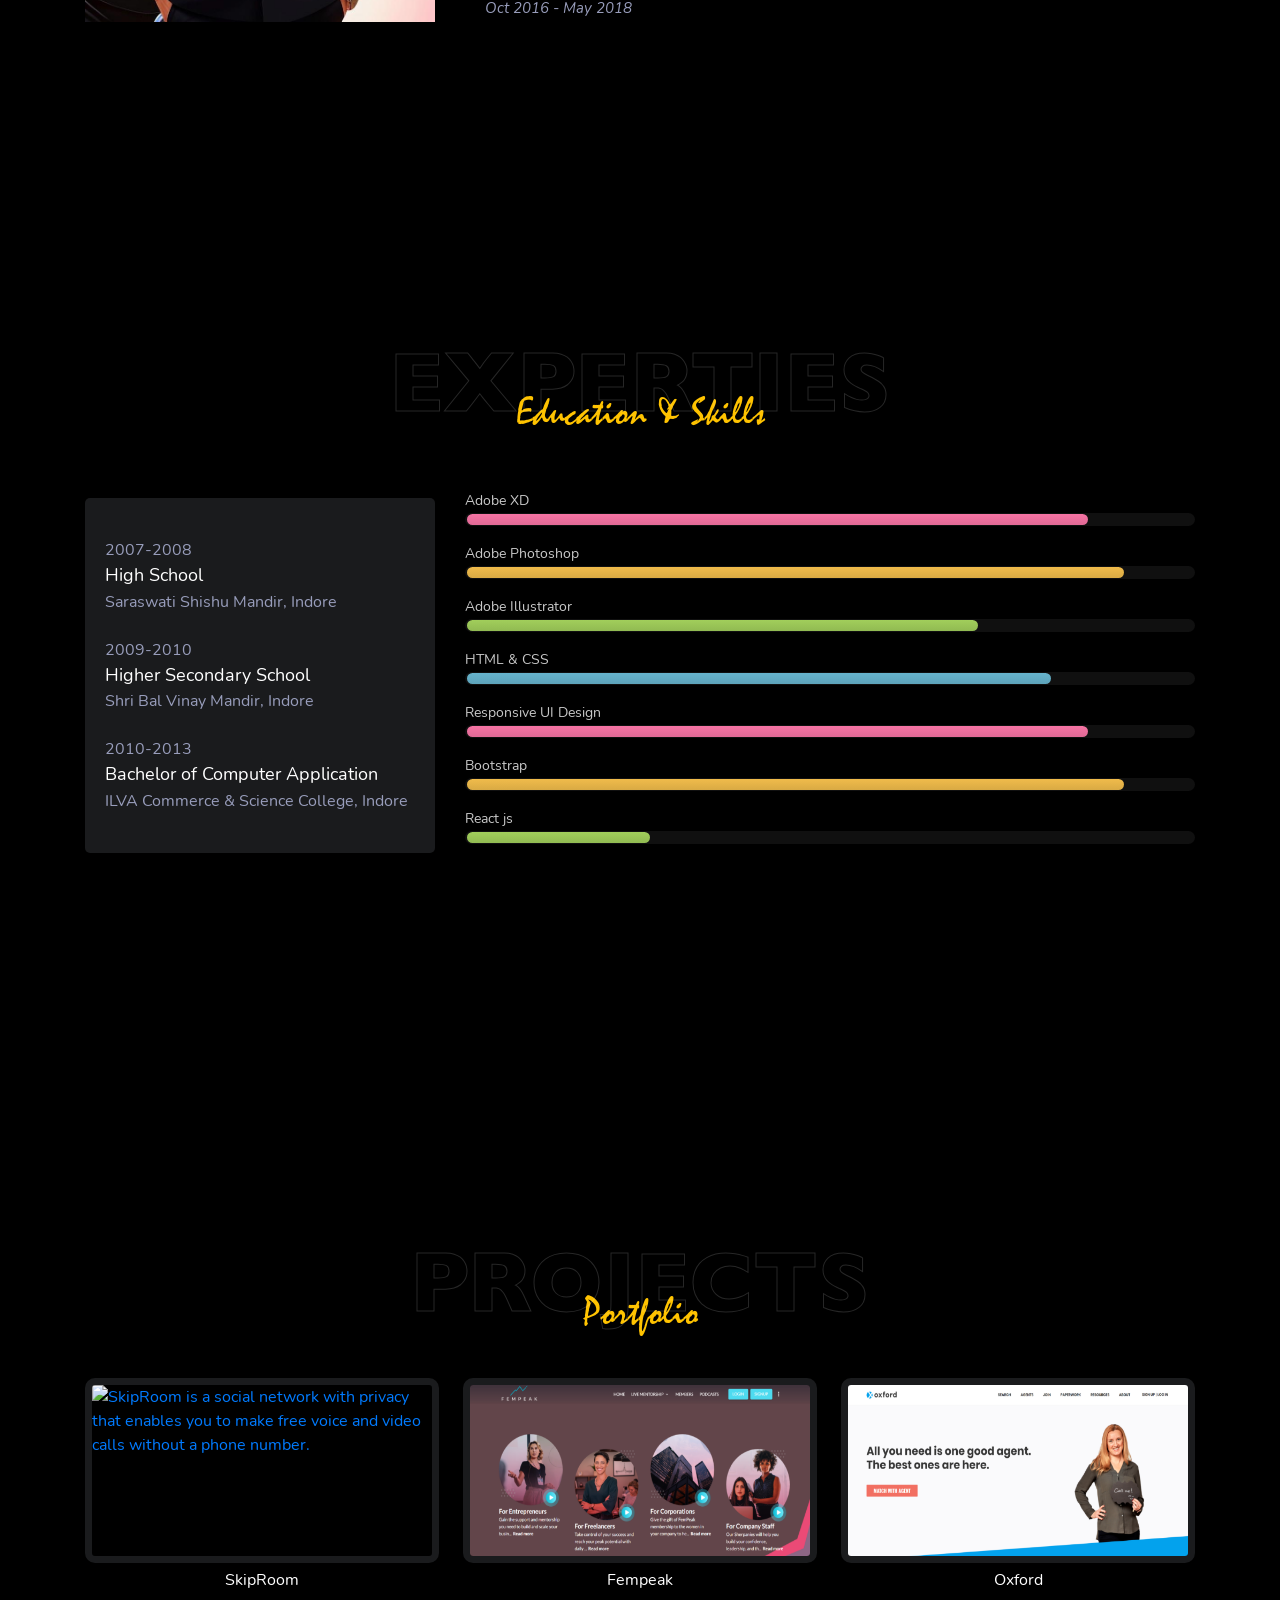
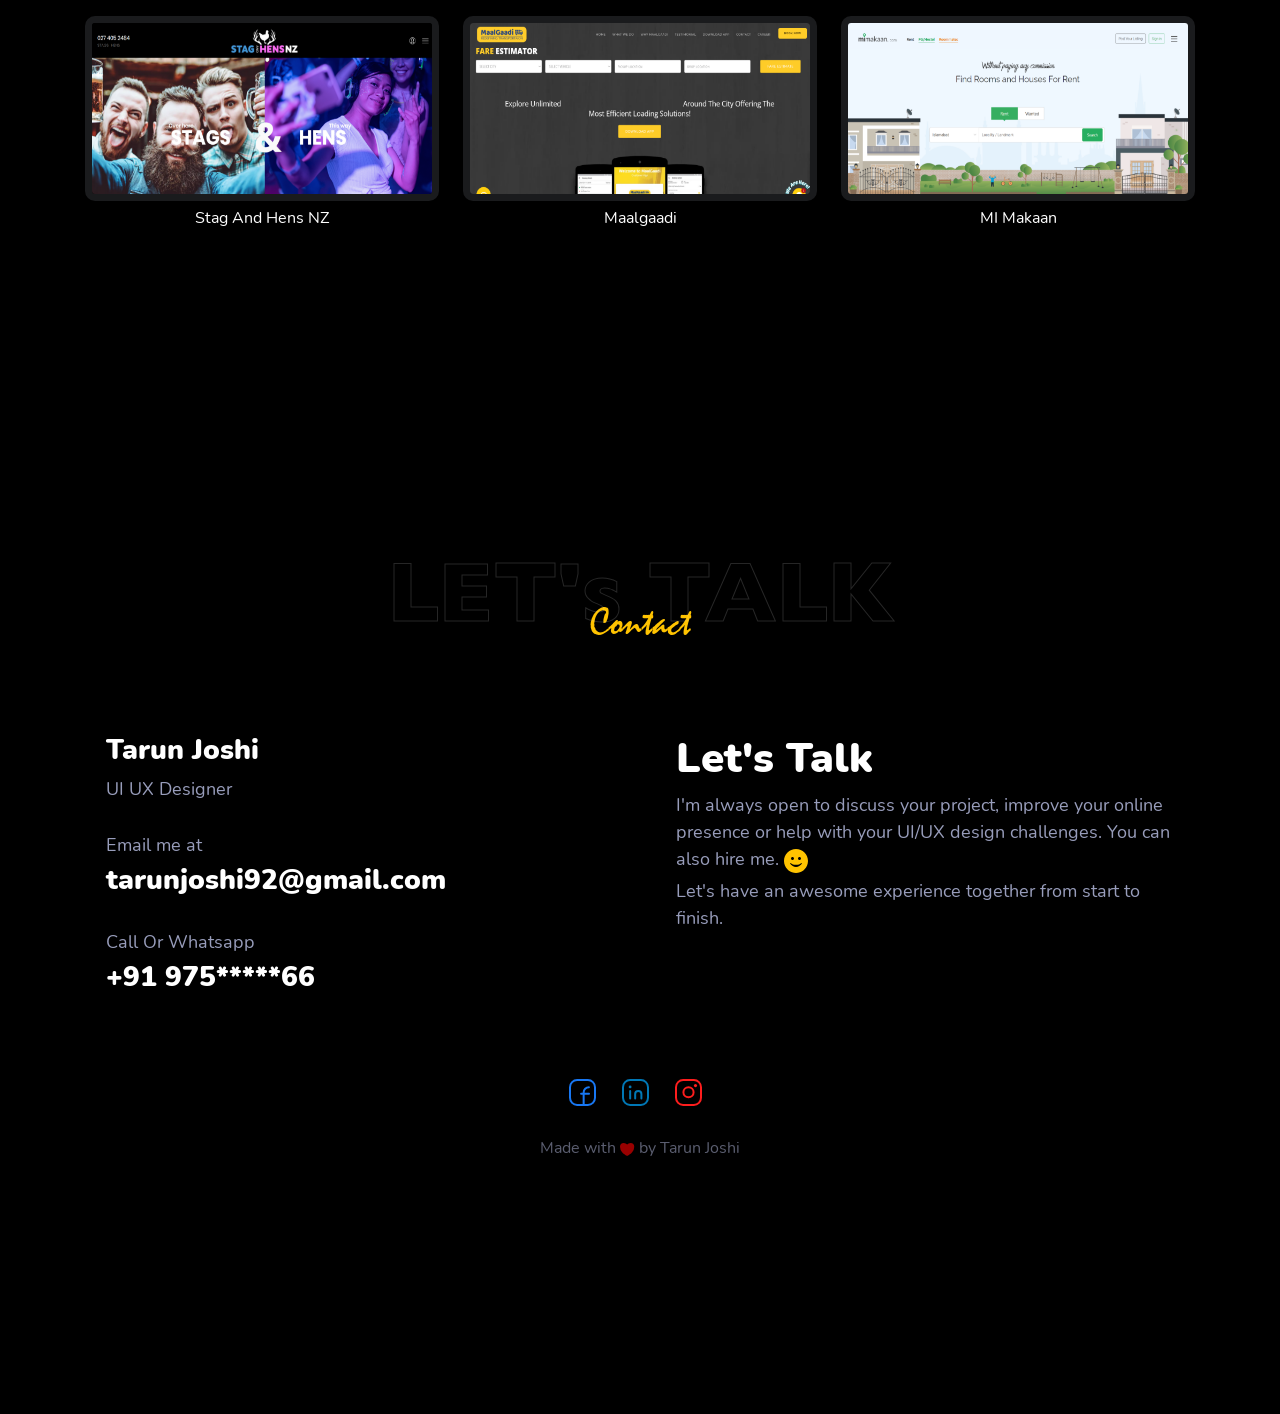
==== commit 5b2264e6: "background music added" ====
--- a/index.html
+++ b/index.html
@@ -391,10 +391,10 @@
             </div>
         </div>
     </section>
-    <audio controls autoplay style="display:none">
+    <audio controls autoplay loop id="my_audio">
         <source src="./images/Sunset.ogg" type="audio/ogg">
         <source src="./images/Sunset.mp3" type="audio/mpeg">
-      </audio>
+    </audio>
     <!-- Contact Section -->
     <!-- javascript -->
     <script src="https://ajax.googleapis.com/ajax/libs/jquery/3.5.1/jquery.min.js"></script>
--- a/css/style.css
+++ b/css/style.css
@@ -752,4 +752,9 @@
 	opacity: 0.6;
 	display: block;
 	padding: 30px 0 20px 0;
+}
+
+#my_audio{
+    position: absolute;
+    opacity: 0;
 }
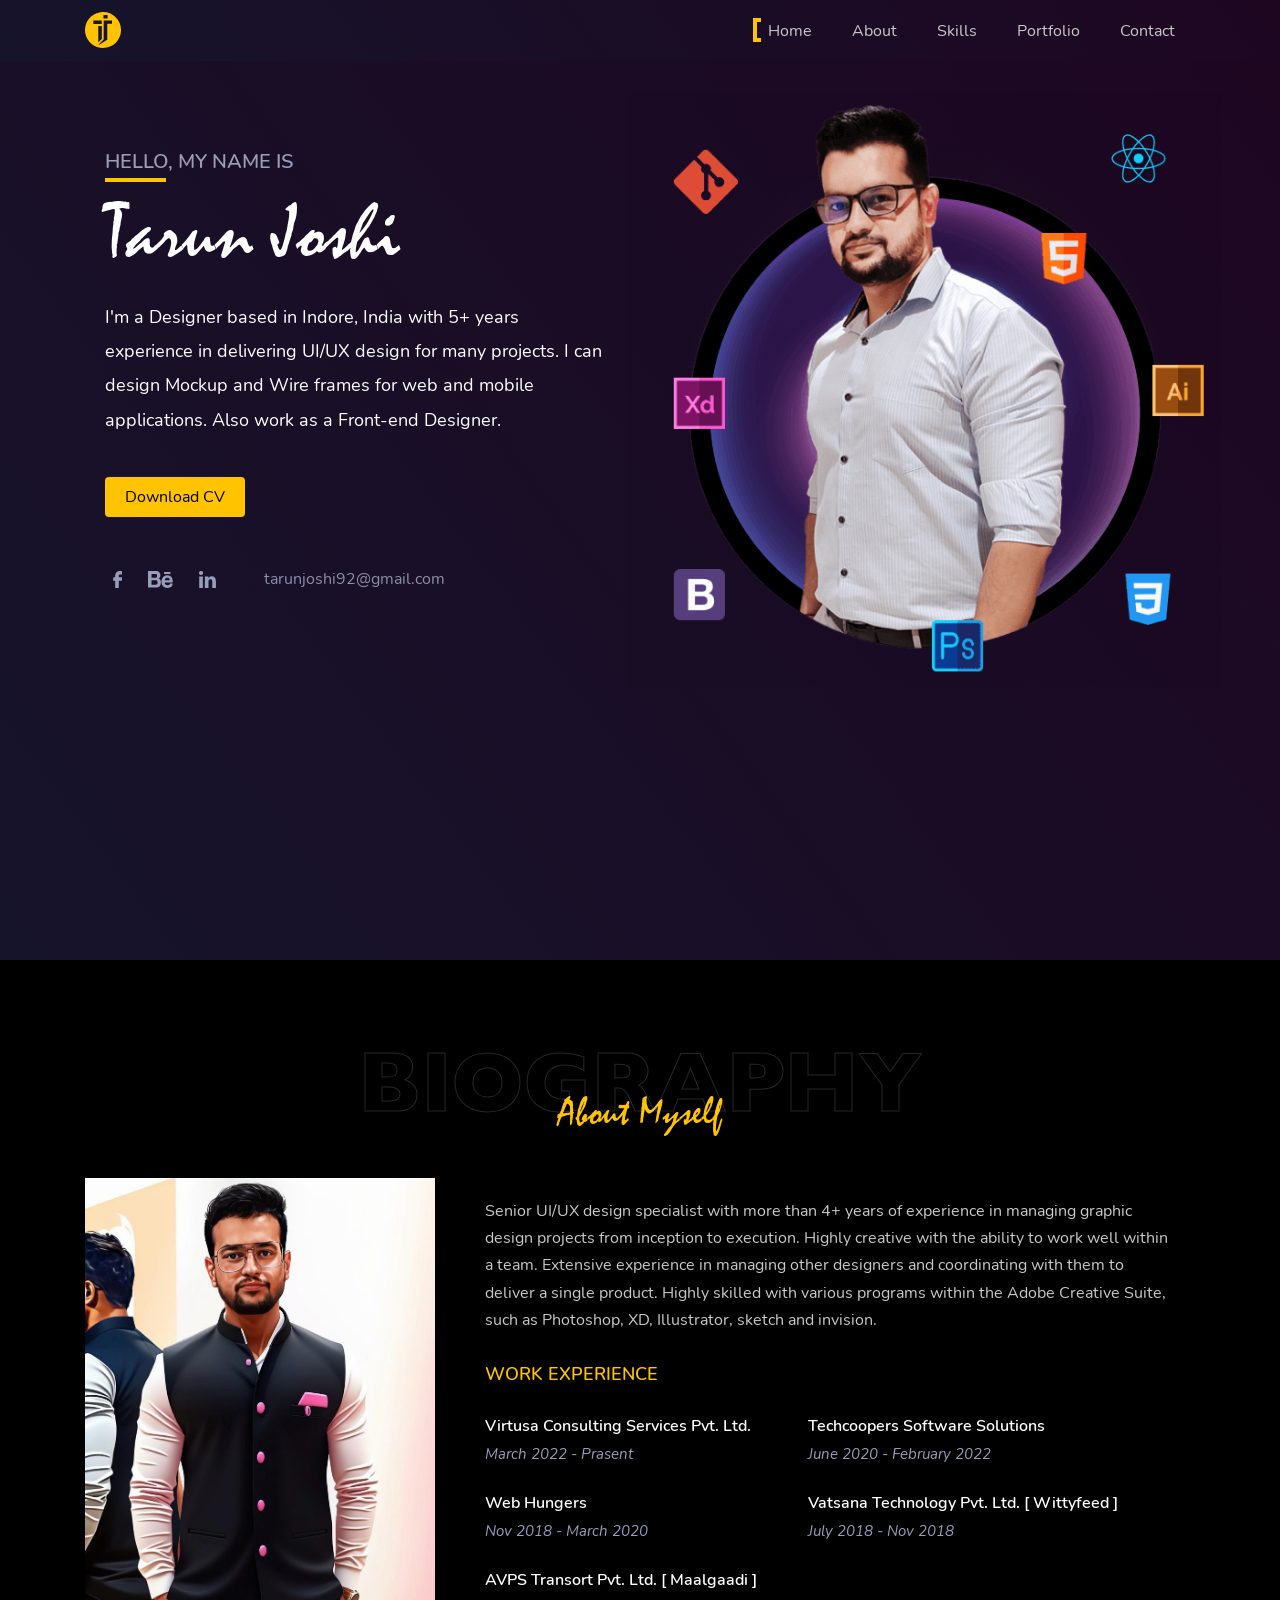
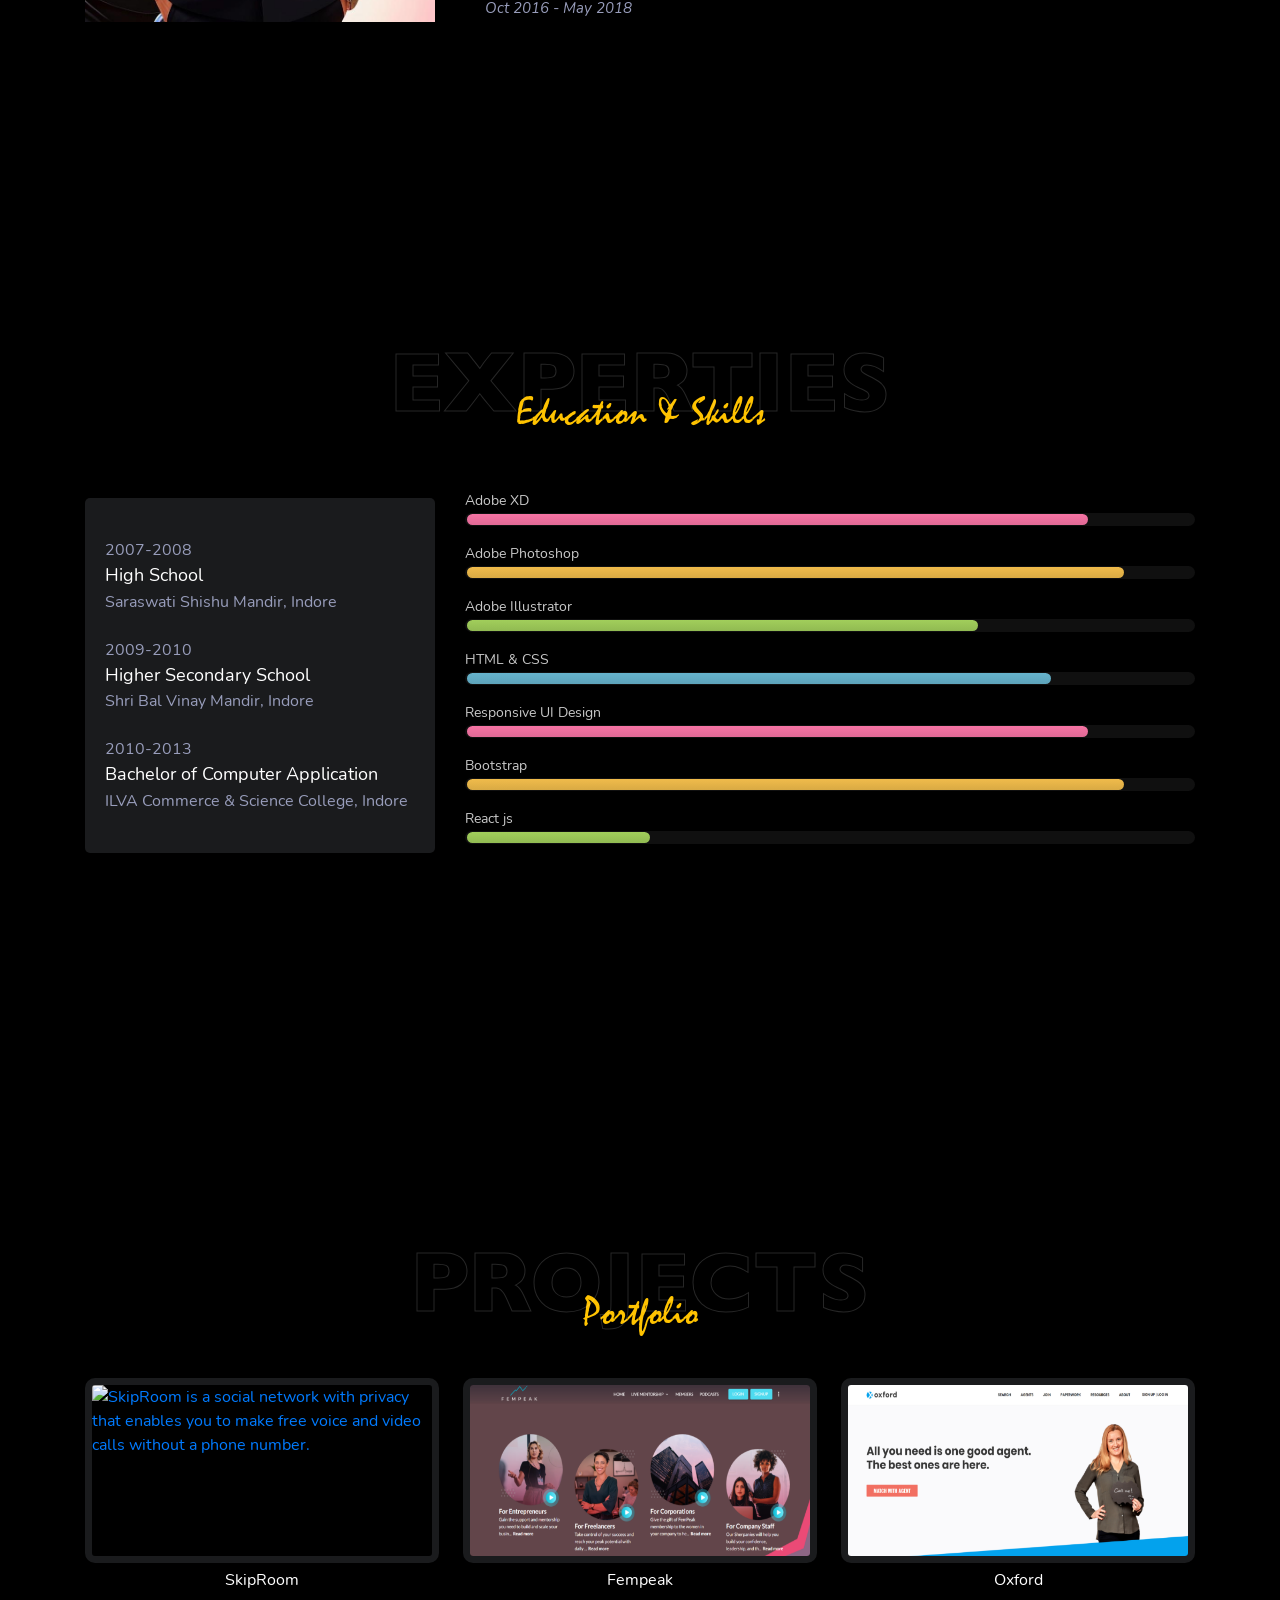
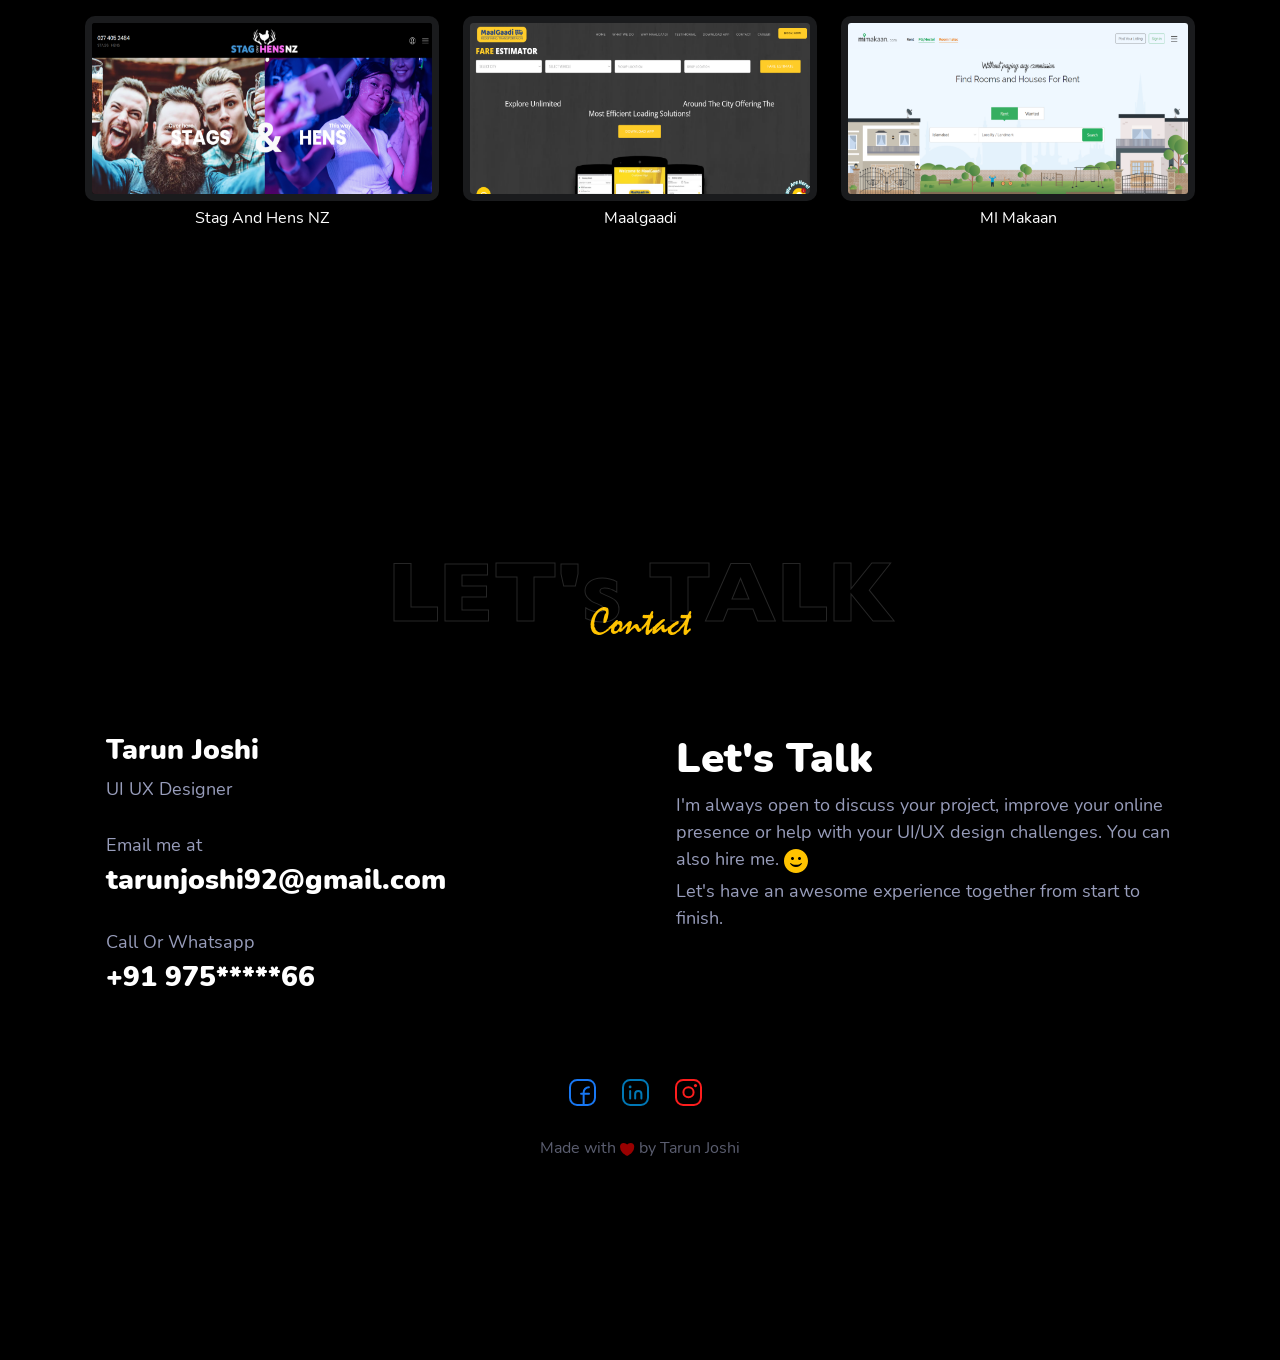
==== commit 33ca4ab2: "background music added" ====
--- a/index.html
+++ b/index.html
@@ -391,10 +391,10 @@
             </div>
         </div>
     </section>
-    <audio controls autoplay loop id="my_audio">
+    <audio controls loop="loop" preload="auto"  autoplay id="my_audio">
         <source src="./images/Sunset.ogg" type="audio/ogg">
         <source src="./images/Sunset.mp3" type="audio/mpeg">
-    </audio>
+      </audio>
     <!-- Contact Section -->
     <!-- javascript -->
     <script src="https://ajax.googleapis.com/ajax/libs/jquery/3.5.1/jquery.min.js"></script>
--- a/css/style.css
+++ b/css/style.css
@@ -755,6 +755,8 @@
 }
 
 #my_audio{
-    position: absolute;
+    position: fixed;
+    bottom: 0;
     opacity: 0;
-}+    z-index: -1;
+}
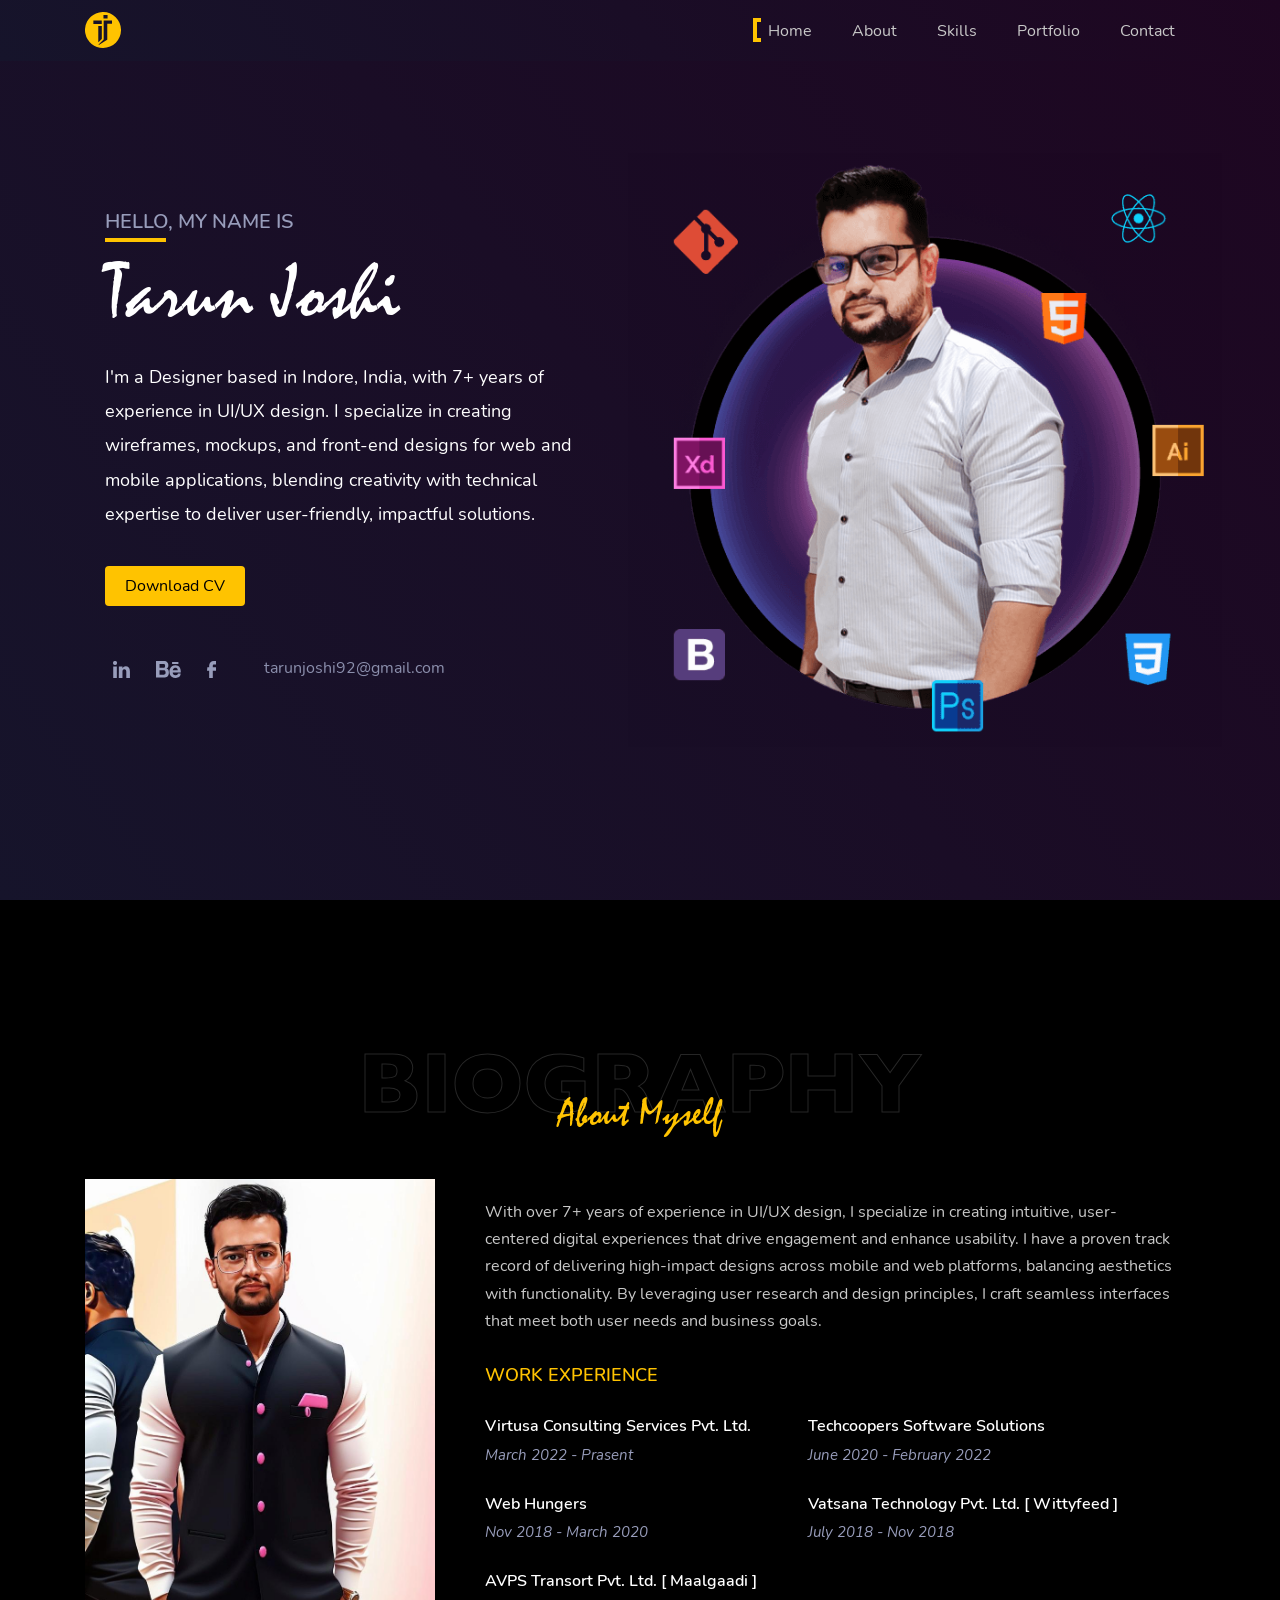
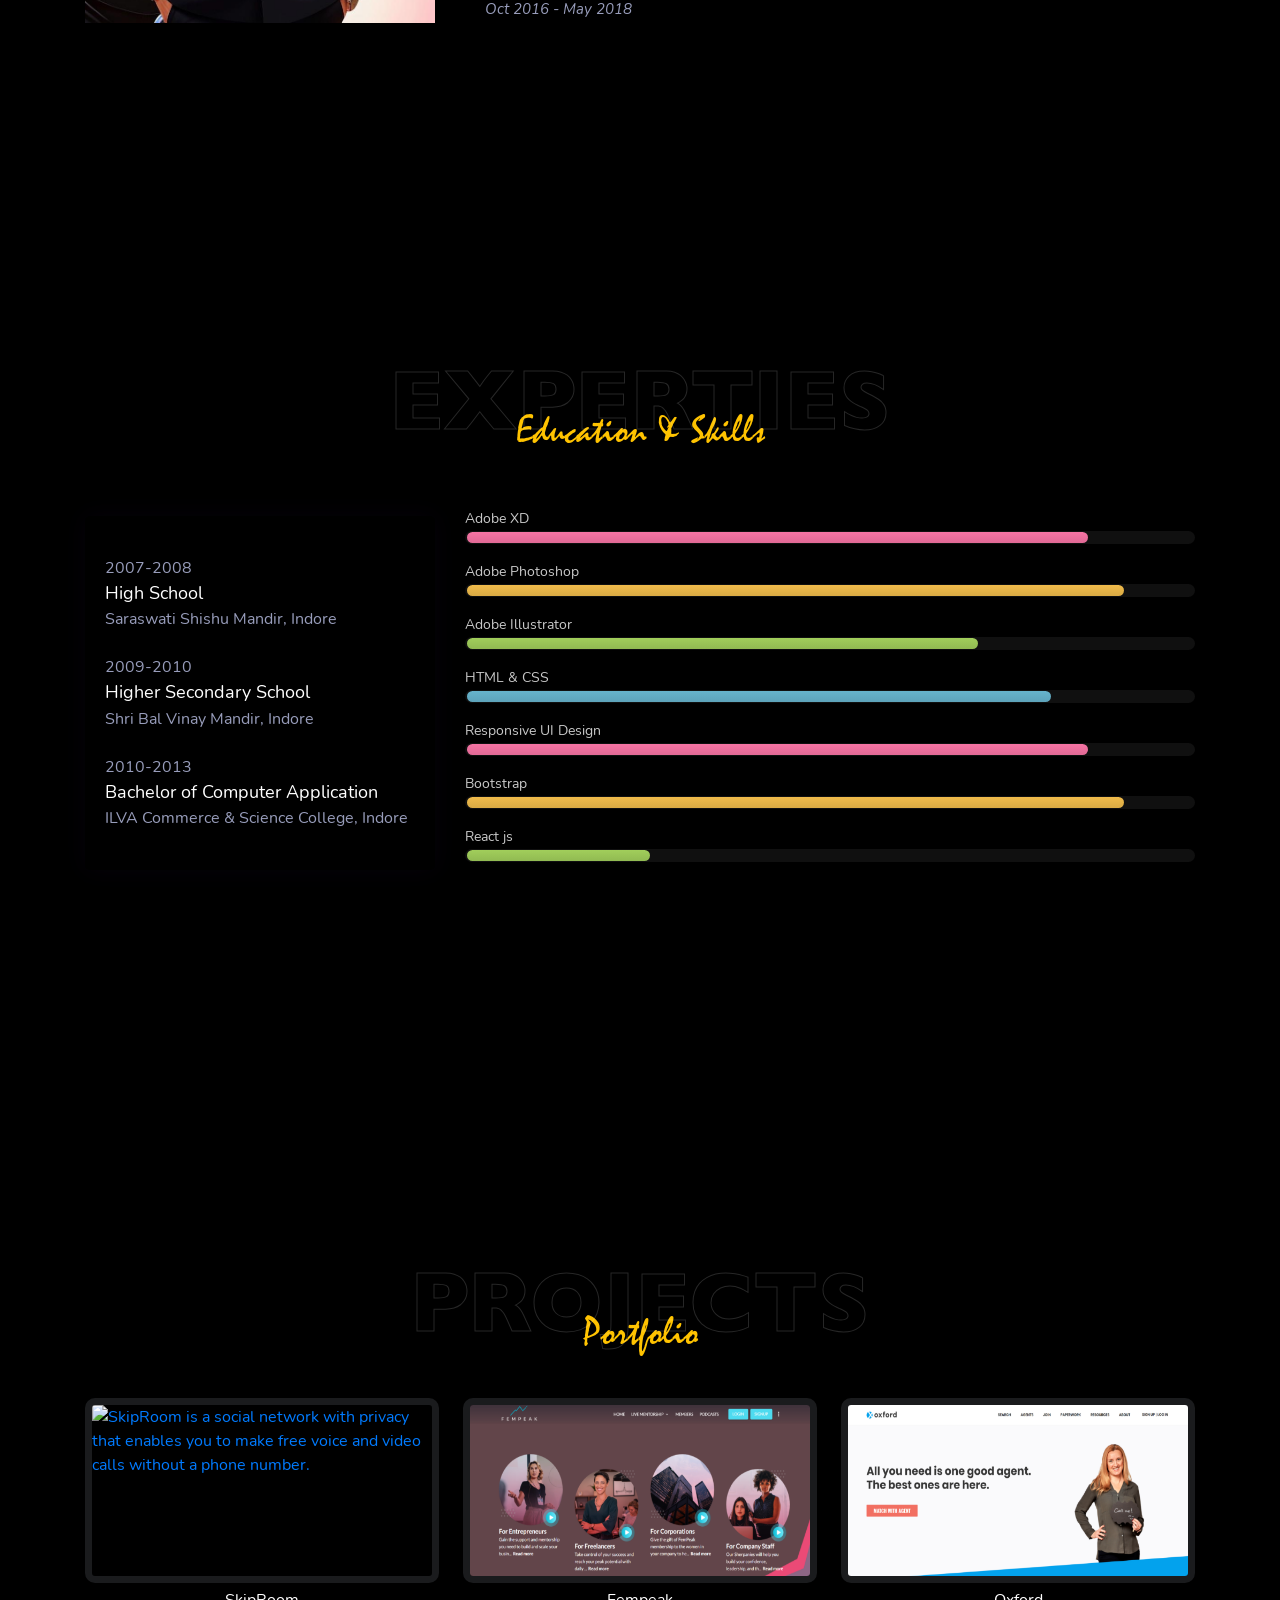
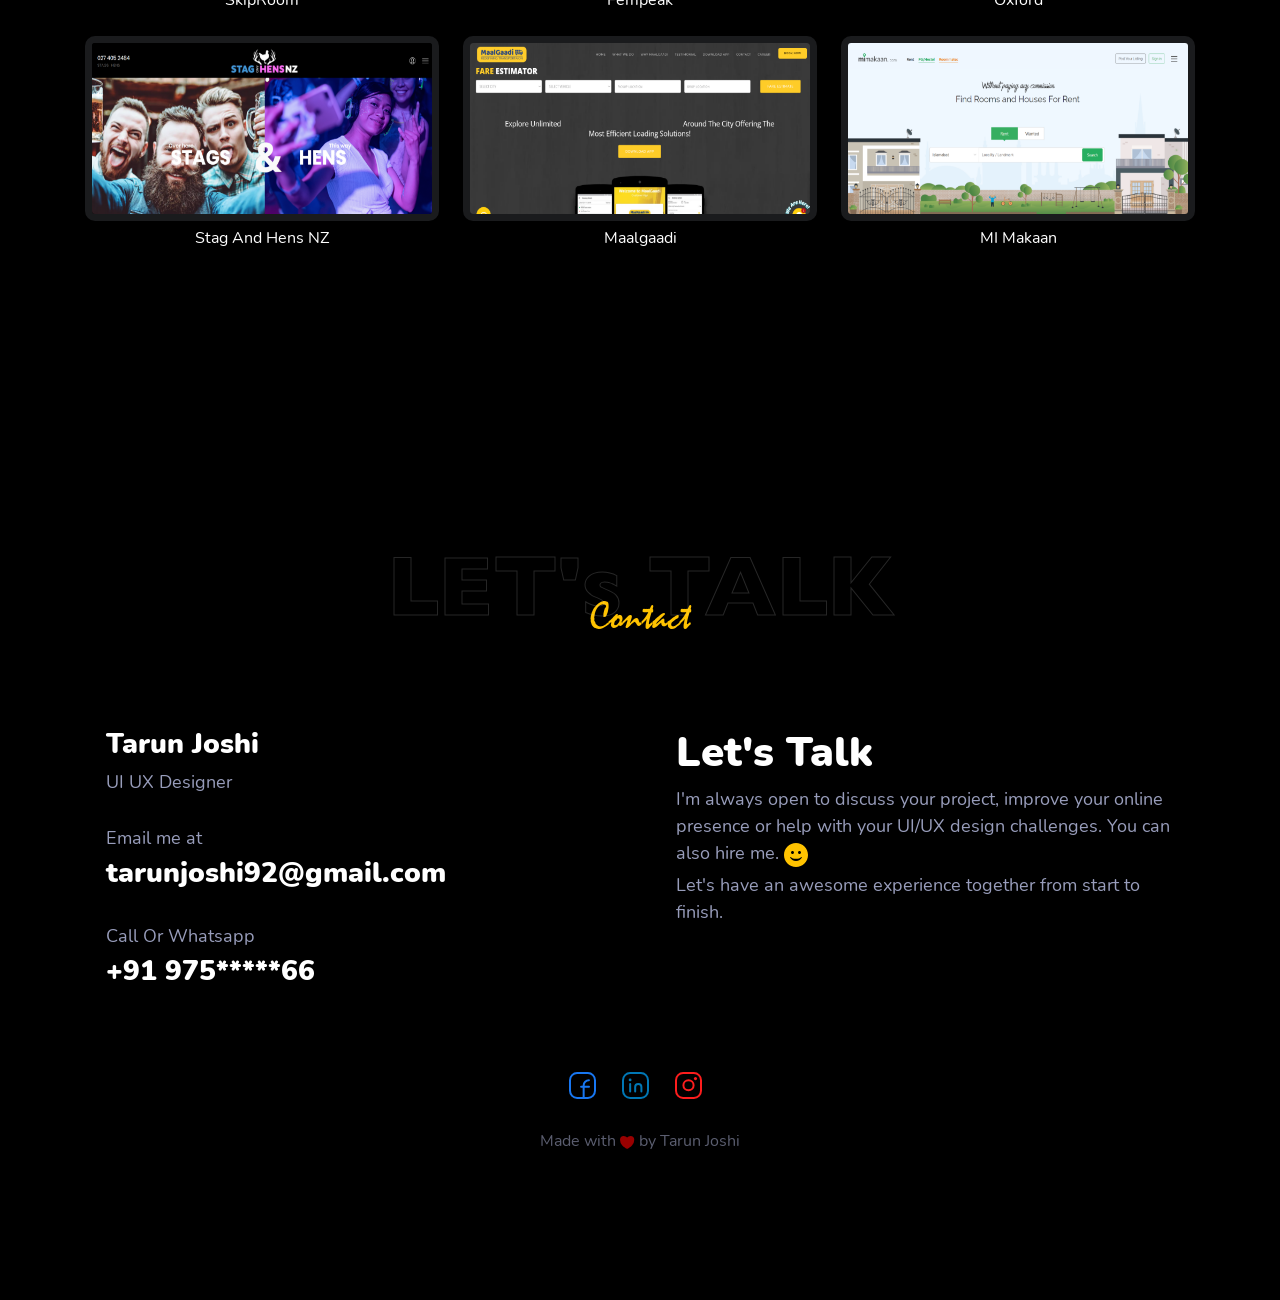
==== commit e5e5f3e2: "exp and intro update" ====
--- a/index.html
+++ b/index.html
@@ -88,19 +88,19 @@
                     <div class="introText">
                         <h5>Hello, My Name Is</h5>
                         <h1>Tarun Joshi</h1>
-                        <p>I'm a Designer based in Indore, India with 5+ years
-                            experience in delivering UI/UX design for many projects.
-                            I can design Mockup and Wire frames for web and mobile
-                            applications. Also work as a Front-end Designer.
+                        <p>
+                            I'm a Designer based in Indore, India, with 7+ years of experience in UI/UX design. I specialize in creating wireframes,
+                            mockups, and front-end designs for web and mobile applications, blending creativity with technical expertise to deliver
+                            user-friendly, impactful solutions.
                         </p>
                         <button class="btn" aria-label="download cv">
                             <a href="UI_UX Designer(6+yrs.).pdf" target="_blank" download>Download CV</a>
                         </button>
                         <ul class="socialMedia">
                             <li>
-                                <a href="https://www.facebook.com/tarun.joshi.526/" target="_blank" rel="noreferrer" aria-label="Facebook ID">
-                                    <svg id="facebook" xmlns="http://www.w3.org/2000/svg" width="9.428" height="16.928" viewBox="0 0 9.428 16.928">
-                                        <path id="Path_2" data-name="Path 2" d="M12.376,20.678H16V13.542h3.268L19.631,10H16V8.2a.9.9,0,0,1,.907-.891h2.721V3.75H16.91A4.5,4.5,0,0,0,12.376,8.2V10H10.562L10.2,13.542h2.173Z" transform="translate(-10.203 -3.75)" />
+                                <a href="http://linkedin.com/in/tarun-joshi-62489a22" target="_blank" rel="noreferrer" aria-label="Linkedin ID">
+                                    <svg xmlns="http://www.w3.org/2000/svg" width="16.928" height="16.928" viewBox="0 0 16.928 16.928">
+                                        <path id="linkedin" d="M3.843,16.928V5.507H.214V16.928ZM2.029,3.946A1.932,1.932,0,0,0,4.082,1.973,1.925,1.925,0,0,0,2.053,0,1.932,1.932,0,0,0,0,1.973,1.919,1.919,0,0,0,2.005,3.946h.024ZM5.851,16.928H9.48V10.55A2.71,2.71,0,0,1,9.6,9.624a2,2,0,0,1,1.862-1.389c1.313,0,1.838,1.047,1.838,2.583v6.11h3.629V10.379c0-3.508-1.79-5.14-4.178-5.14A3.6,3.6,0,0,0,9.456,7.163h.024V5.506H5.852c.047,1.072,0,11.422,0,11.422Z" />
                                     </svg>
                                 </a>
                             </li>
@@ -112,9 +112,9 @@
                                 </a>
                             </li>
                             <li>
-                                <a href="http://linkedin.com/in/tarun-joshi-62489a22" target="_blank" rel="noreferrer" aria-label="Linkedin ID">
-                                    <svg xmlns="http://www.w3.org/2000/svg" width="16.928" height="16.928" viewBox="0 0 16.928 16.928">
-                                        <path id="linkedin" d="M3.843,16.928V5.507H.214V16.928ZM2.029,3.946A1.932,1.932,0,0,0,4.082,1.973,1.925,1.925,0,0,0,2.053,0,1.932,1.932,0,0,0,0,1.973,1.919,1.919,0,0,0,2.005,3.946h.024ZM5.851,16.928H9.48V10.55A2.71,2.71,0,0,1,9.6,9.624a2,2,0,0,1,1.862-1.389c1.313,0,1.838,1.047,1.838,2.583v6.11h3.629V10.379c0-3.508-1.79-5.14-4.178-5.14A3.6,3.6,0,0,0,9.456,7.163h.024V5.506H5.852c.047,1.072,0,11.422,0,11.422Z" />
+                                <a href="https://www.facebook.com/tarun.joshi.526/" target="_blank" rel="noreferrer" aria-label="Facebook ID">
+                                    <svg id="facebook" xmlns="http://www.w3.org/2000/svg" width="9.428" height="16.928" viewBox="0 0 9.428 16.928">
+                                        <path id="Path_2" data-name="Path 2" d="M12.376,20.678H16V13.542h3.268L19.631,10H16V8.2a.9.9,0,0,1,.907-.891h2.721V3.75H16.91A4.5,4.5,0,0,0,12.376,8.2V10H10.562L10.2,13.542h2.173Z" transform="translate(-10.203 -3.75)" />
                                     </svg>
                                 </a>
                             </li>
@@ -146,12 +146,10 @@
                 <div class="col-lg-8 col-md-12 col-sm-12">
                     <div class="aboutInfo">
                         <p>
-                            Senior UI/UX design specialist with more than 4+ years of experience in
-                            managing graphic design projects from inception to execution. Highly
-                            creative with the ability to work well within a team. Extensive experience
-                            in managing other designers and coordinating with them to deliver a
-                            single product. Highly skilled with various programs within the Adobe
-                            Creative Suite, such as Photoshop, XD, Illustrator, sketch and invision.
+                            With over 7+ years of experience in UI/UX design, I specialize in creating intuitive, user-centered digital experiences
+                        that drive engagement and enhance usability. I have a proven track record of delivering high-impact designs across
+                        mobile and web platforms, balancing aesthetics with functionality. By leveraging user research and design principles, I
+                        craft seamless interfaces that meet both user needs and business goals.
                         </p>
                         <h3>
                             Work Experience
--- a/css/style.css
+++ b/css/style.css
@@ -59,9 +59,11 @@
 /*Banner section*/
 .bannerWrapper {
     background: linear-gradient(53deg, rgb(22 20 43) 0%, rgb(30 6 33) 100%);
-    margin-top: 60px;
-    padding: 60px 0;
+    /* margin-top: 60px; */
+    /* padding: 60px 0; */
     min-height: 100vh;
+    display: flex;
+    align-items: center;
 }
 
 .bannerWrapper h5 {
@@ -92,7 +94,7 @@
     color: var(--white);
     font-size: 18px;
     line-height: 1.9;
-    margin: 15px 0 40px 0;
+    margin: 15px 0 35px 0;
 }
 
 .bannerWrapper button.btn a {
@@ -248,7 +250,9 @@
 .skills,
 .portfolio {
     min-height: 100vh;
-    padding: 130px 0 0px 0
+    padding: 60px 0 0px 0;
+    display: flex;
+    align-items: center;
 }
 
 .aboutSection .heading,
@@ -330,16 +334,22 @@
 /*Skills Section*/
 .skills {}
 
+
 .skills .heading h2:before {
     content: 'EXPERTIES'
 }
 
-.educationCard {
-    background-color: #1a1b1d;
-    padding: 40px 20px;
-    border-radius: 5px;
-    margin-top: 20px;
-}
+
+@supports ((-webkit-backdrop-filter: none) or (backdrop-filter: none)) {
+    .educationCard {
+      -webkit-backdrop-filter: blur(10px);
+      backdrop-filter: blur(10px);
+      background-color: rgba(0, 0, 0, 0.5);
+      box-shadow: 0 0 25px 2px rgb(12, 5, 23, .4);
+      padding: 40px 20px;
+      border-radius: 5px;
+      margin-top: 20px;
+    }
 
 .educationCard p {
     margin: 0;
@@ -692,7 +702,9 @@
 /*Contact css*/
 .contact {
     min-height: 100vh;
-    padding: 140px 0 0px 0
+    padding: 70px 0 0px 0;
+    display: flex;
+    align-items: center;
 }
 
 .contact .heading h2 {
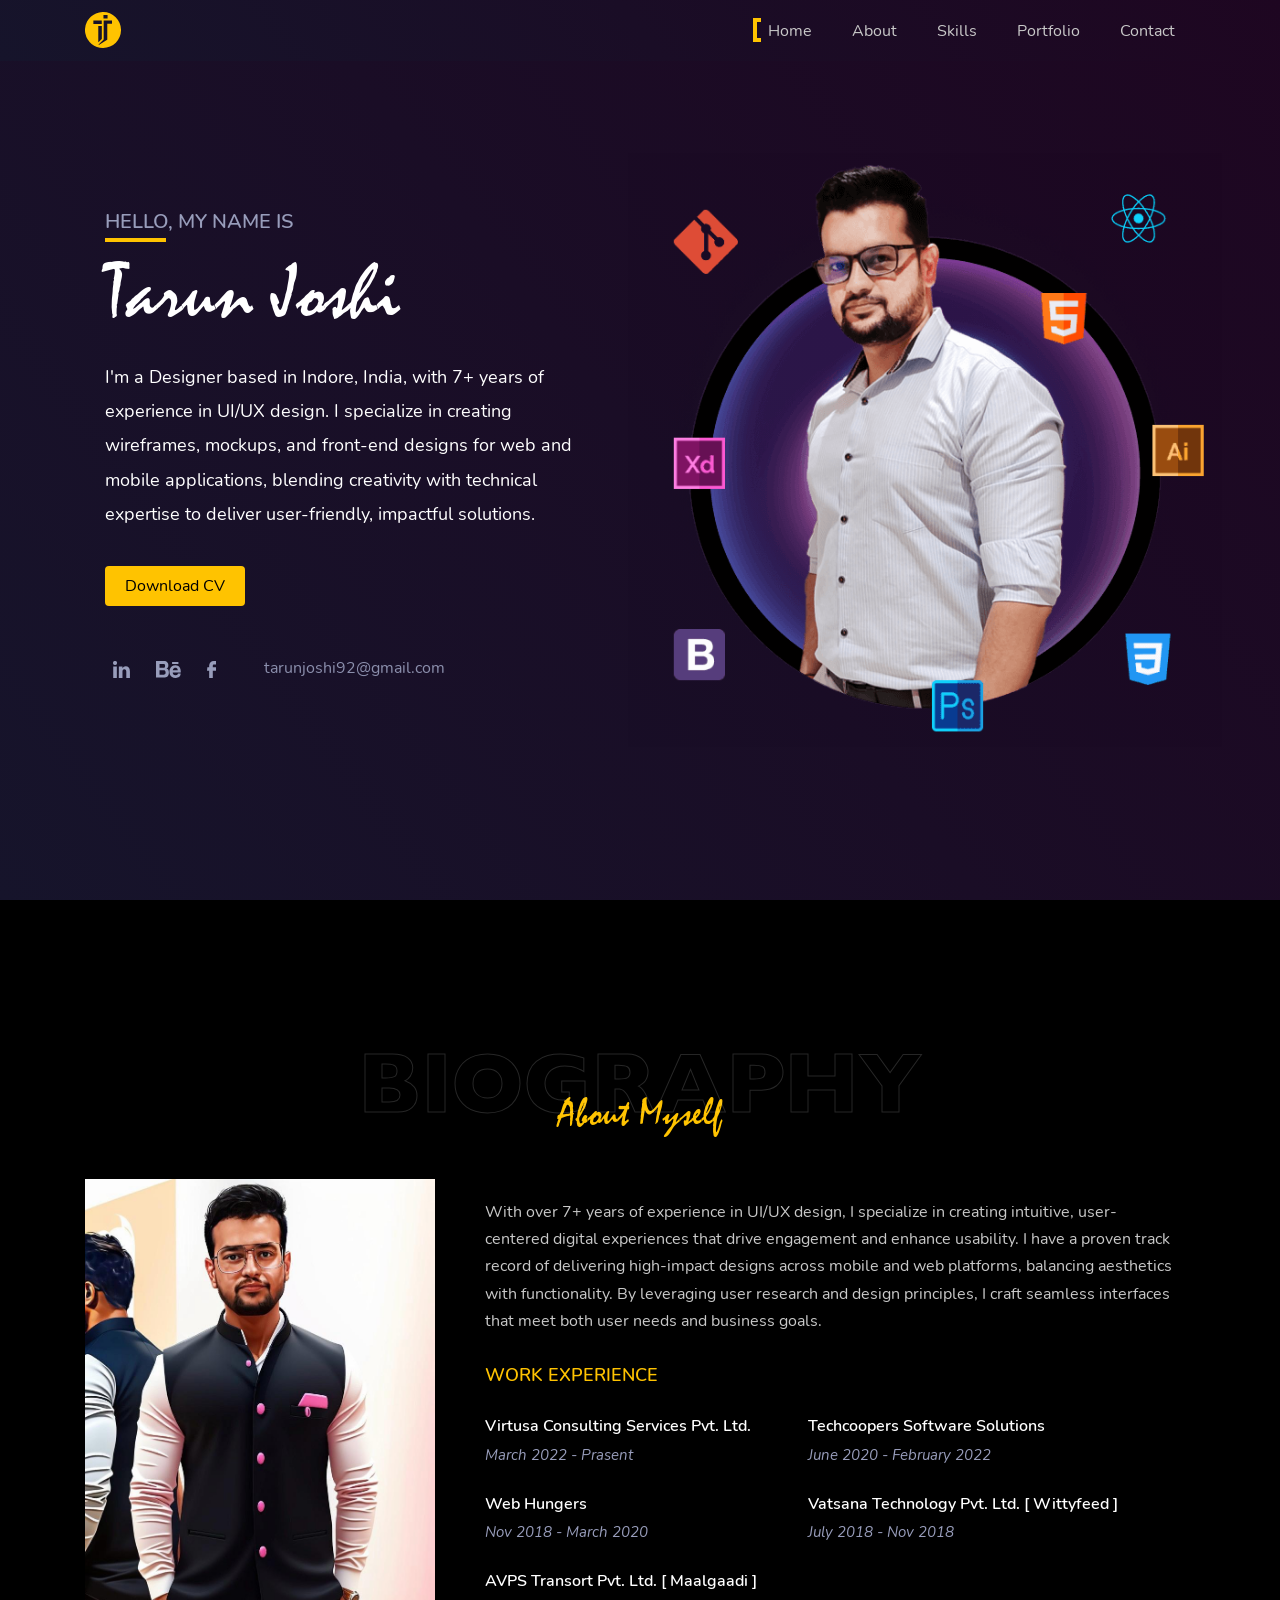
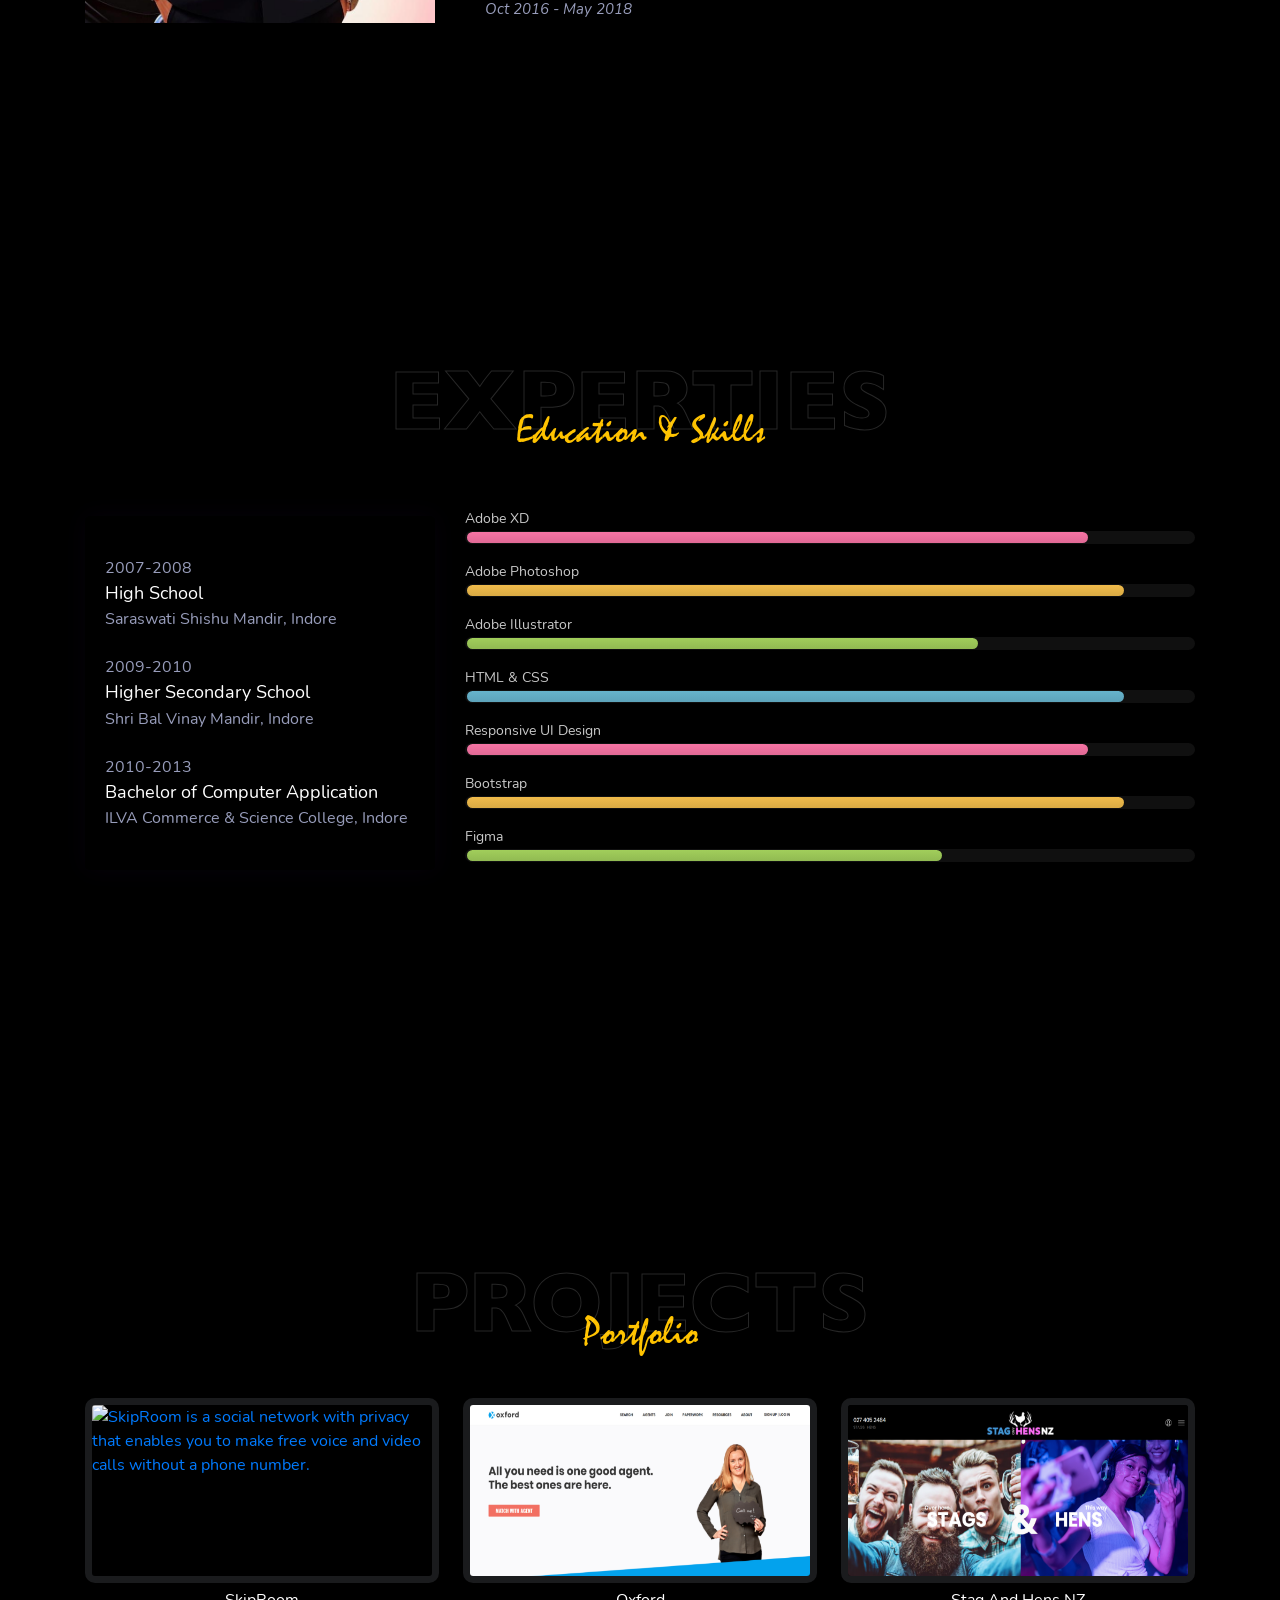
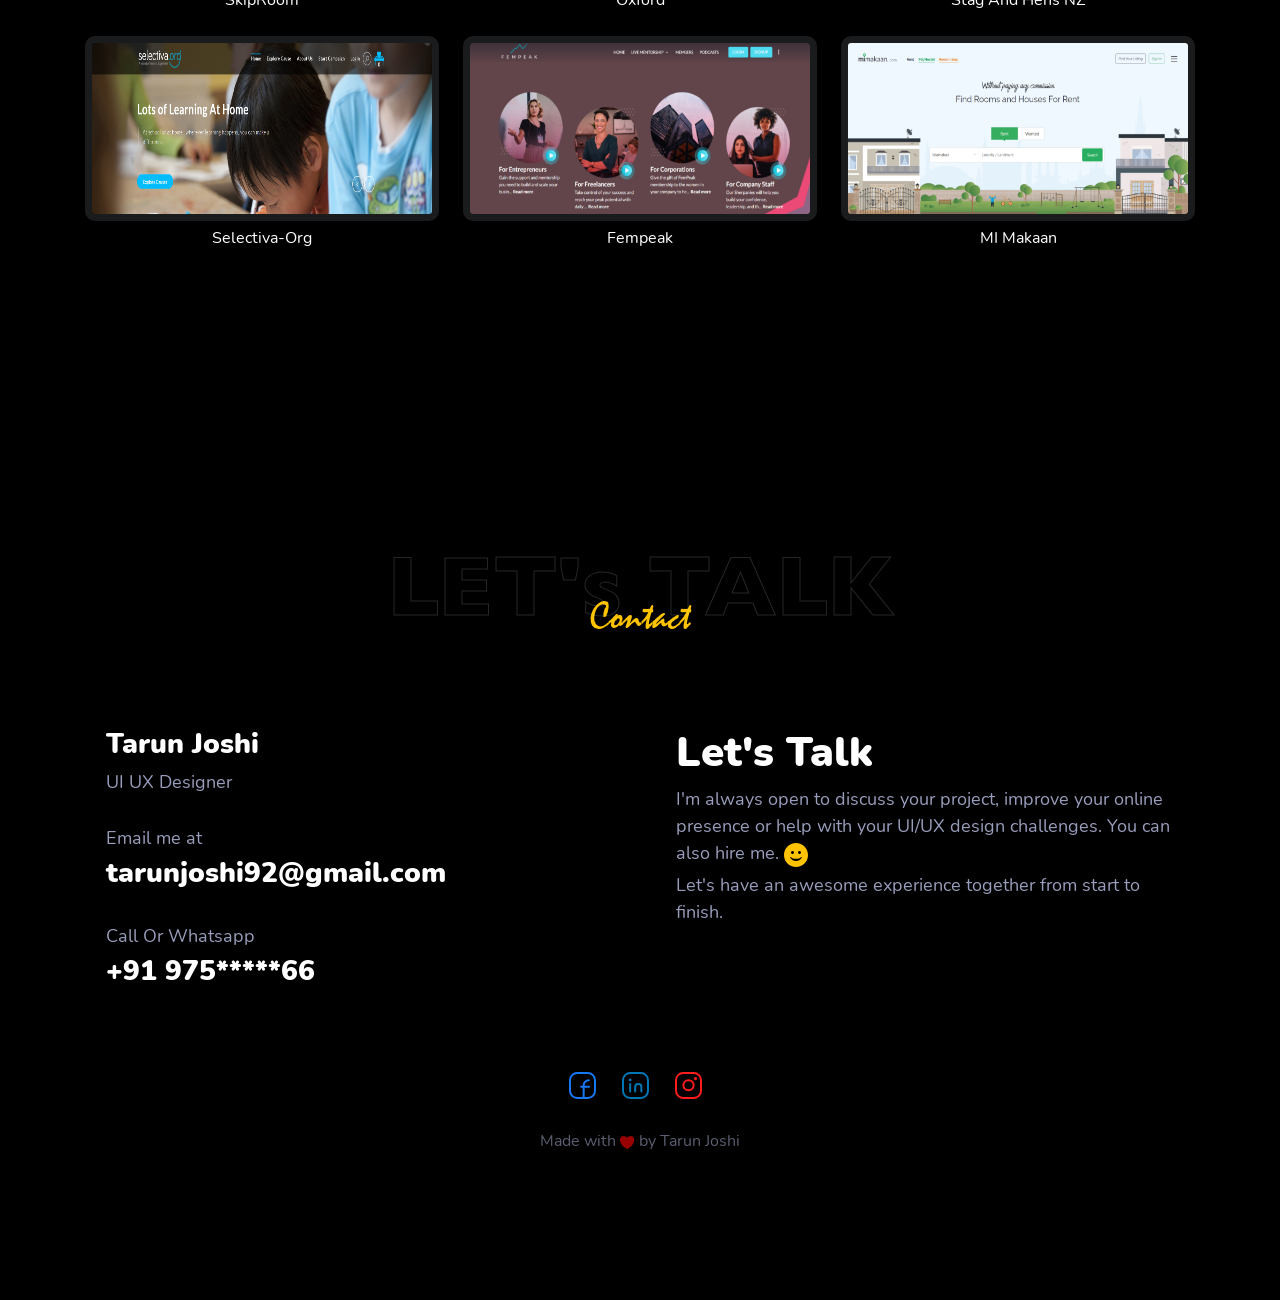
==== commit 79f67eb2: "cv update" ====
--- a/index.html
+++ b/index.html
@@ -94,7 +94,7 @@
                             user-friendly, impactful solutions.
                         </p>
                         <button class="btn" aria-label="download cv">
-                            <a href="UI_UX Designer(6+yrs.).pdf" target="_blank" download>Download CV</a>
+                            <a href="UI_UX Designer(7+yrs.).pdf" target="_blank" download>Download CV</a>
                         </button>
                         <ul class="socialMedia">
                             <li>
@@ -250,7 +250,7 @@
                                 <h3>Bootstrap</h3>
                             </li>
                             <li><span class="bar react"></span>
-                                <h3>React js</h3>
+                                <h3>Figma</h3>
                             </li>
                         </ul>
                     </div>
@@ -274,36 +274,37 @@
                         <p>SkipRoom</p>
                     </a>
                 </div>
+                
+                <div class="wrapper" data-aos="zoom-in">
+                    <a href="https://opgny.com/" target="_blank" rel="noreferrer">
+                        <div class="gallery-item">
+                            <img class="gallery-image" src="images/oxford.png" alt="All you need is one good agent.The best ones are here.">
+                        </div>
+                        <p>Oxford</p>
+                    </a>
+                </div>
+                <div class="wrapper" data-aos="zoom-in">
+                    <a href="https://stagdoandhensdonz.co.nz/" target="_blank" rel="noreferrer">
+                        <div class="gallery-item">
+                            <img class="gallery-image" src="images/stag&hens.png" alt="Experts in planning the most Epic Stag Dos and Perfect Hens Dos.">
+                        </div>
+                        <p>Stag And Hens NZ</p>
+                    </a>
+                </div>
+                <div class="wrapper" data-aos="zoom-in">
+                    <a href="https://www.selectiva.org" target="_blank" rel="noreferrer">
+                        <div class="gallery-item">
+                            <img class="gallery-image" src="images/selectiva-org.png" alt="Lots of Learning At Home">
+                        </div>
+                        <p>Selectiva-Org</p>
+                    </a>
+                </div>
                 <div class="wrapper" data-aos="zoom-in">
                     <a href="https://www.fempeak.ai/" target="_blank" rel="noreferrer">
                         <div class="gallery-item">
                             <img class="gallery-image" src="images/fempeak.png" alt="The FemPeak platform is growing fast with an audience that is genuinely passionate about levelling the playing field for women in all areas of professional growth.">
                         </div>
                         <p>Fempeak</p>
-                    </a>
-                </div>
-                <div class="wrapper" data-aos="zoom-in">
-                    <a href="https://opgny.com/" target="_blank" rel="noreferrer">
-                        <div class="gallery-item">
-                            <img class="gallery-image" src="images/oxford.png" alt="All you need is one good agent.The best ones are here.">
-                        </div>
-                        <p>Oxford</p>
-                    </a>
-                </div>
-                <div class="wrapper" data-aos="zoom-in">
-                    <a href="https://stagdoandhensdonz.co.nz/" target="_blank" rel="noreferrer">
-                        <div class="gallery-item">
-                            <img class="gallery-image" src="images/stag&hens.png" alt="Experts in planning the most Epic Stag Dos and Perfect Hens Dos.">
-                        </div>
-                        <p>Stag And Hens NZ</p>
-                    </a>
-                </div>
-                <div class="wrapper" data-aos="zoom-in">
-                    <a href="https://www.maalgaadi.net/" target="_blank" rel="noreferrer">
-                        <div class="gallery-item">
-                            <img class="gallery-image" src="images/maalgaadi.png" alt="MaalGaadi is offering the most efficient loading solutions.">
-                        </div>
-                        <p>Maalgaadi</p>
                     </a>
                 </div>
                 <div class="wrapper" data-aos="zoom-in">
--- a/css/style.css
+++ b/css/style.css
@@ -435,7 +435,7 @@
 }
 
 .ui-design {
-    width: 80%;
+    width: 90%;
     -moz-animation: ui-design 2s ease-out;
     -webkit-animation: ui-design 2s ease-out;
     background-color: #66b3cc;
@@ -474,7 +474,7 @@
 }
 
 .react {
-    width: 25%;
+    width: 65%;
     -moz-animation: react 2s ease-out;
     -webkit-animation: react 2s ease-out;
     background-color: #a1ce5b;
--- a/css/responsive.css
+++ b/css/responsive.css
@@ -40,4 +40,7 @@
 	.aboutSection .heading h2:before, .skills .heading h2:before, .portfolio .heading h2:before, .contact .heading h2:before{
 		font-size: 54px
 	}
+	.bannerWrapper .introText{
+		padding-top: 50px;
+	}
 }
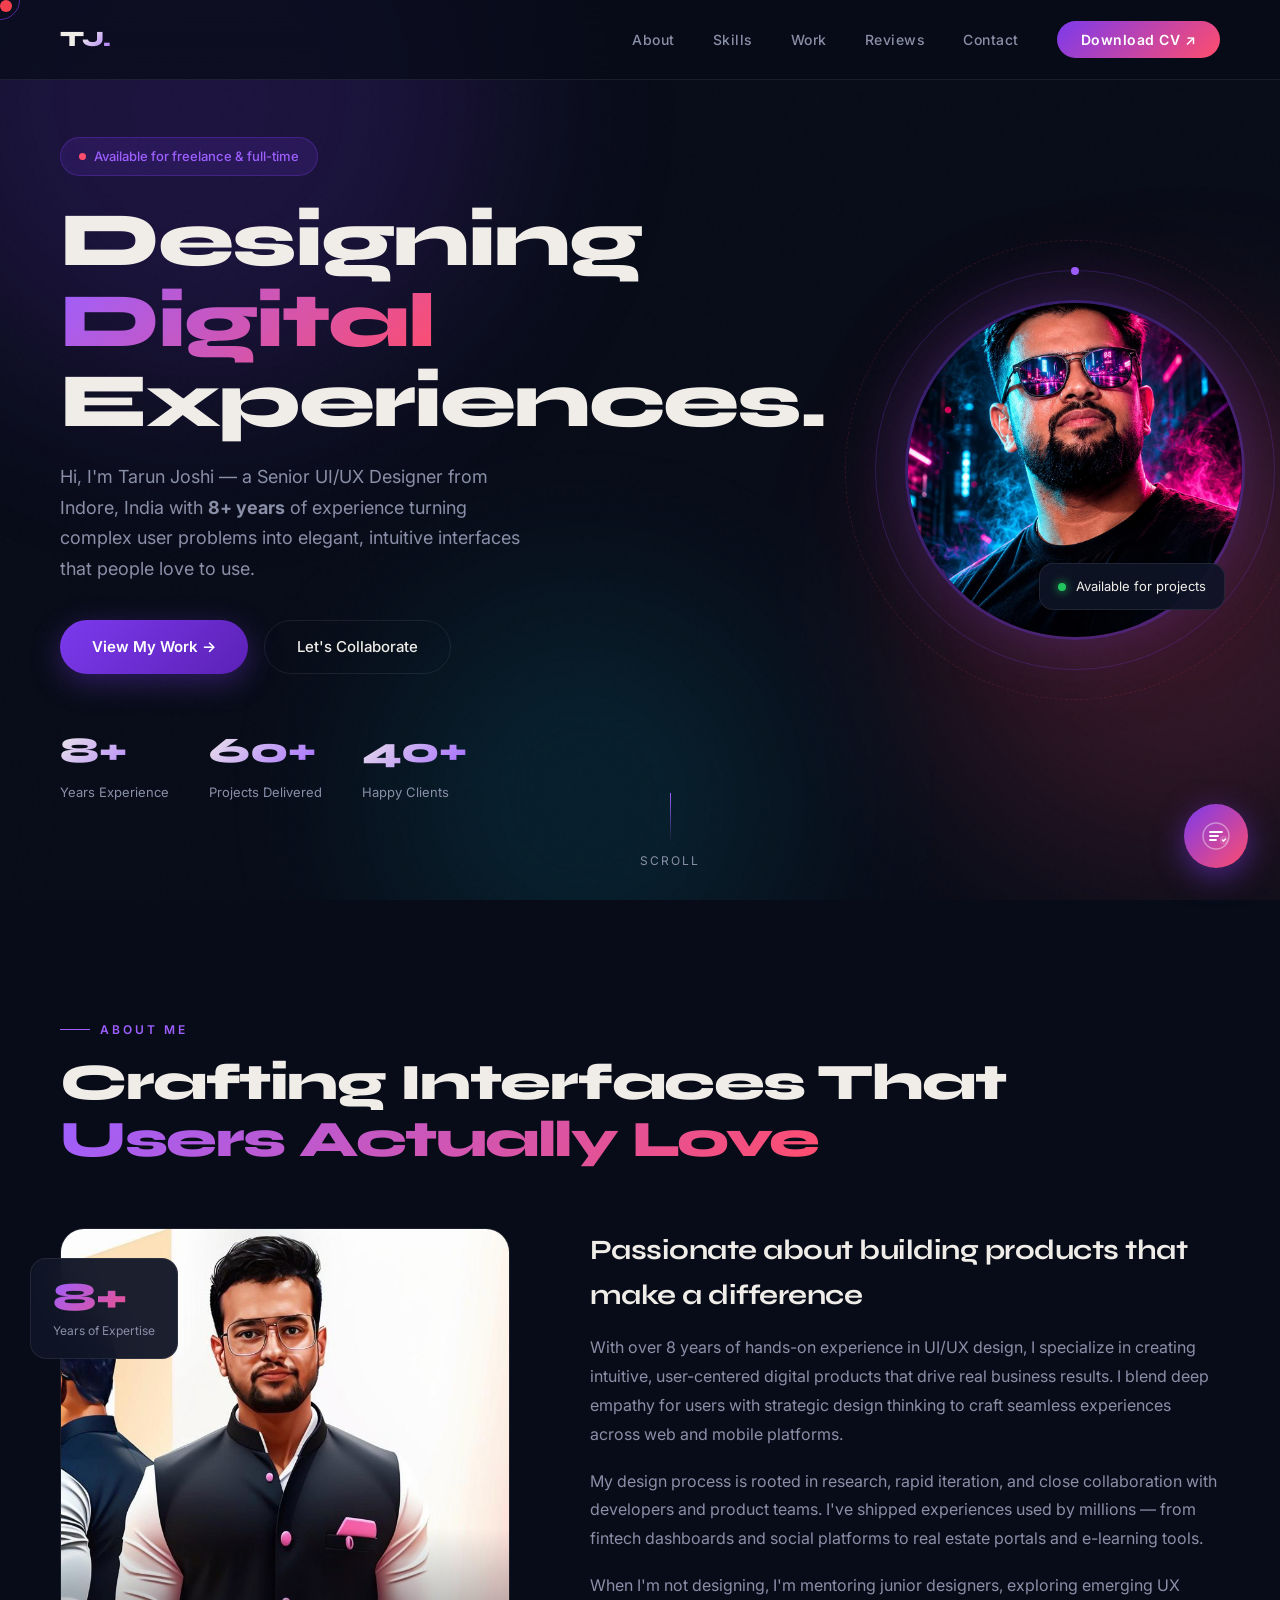
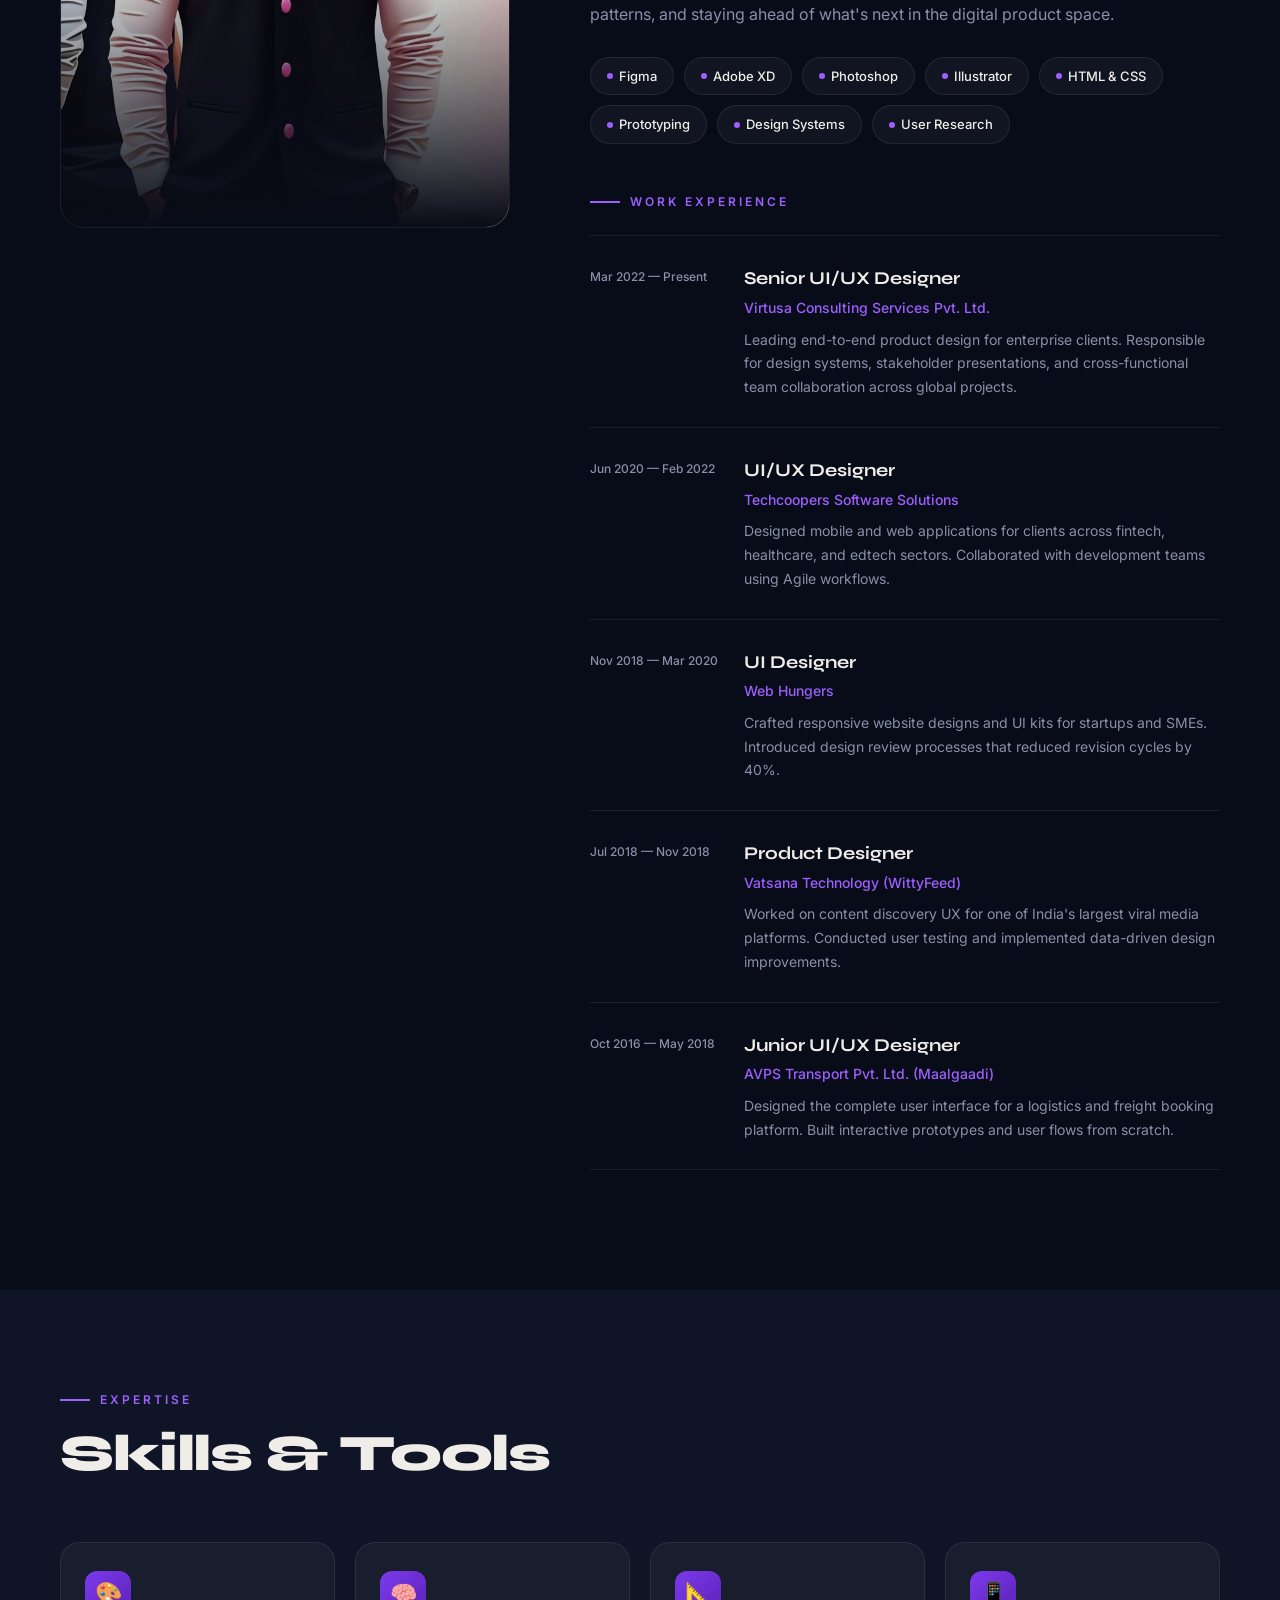
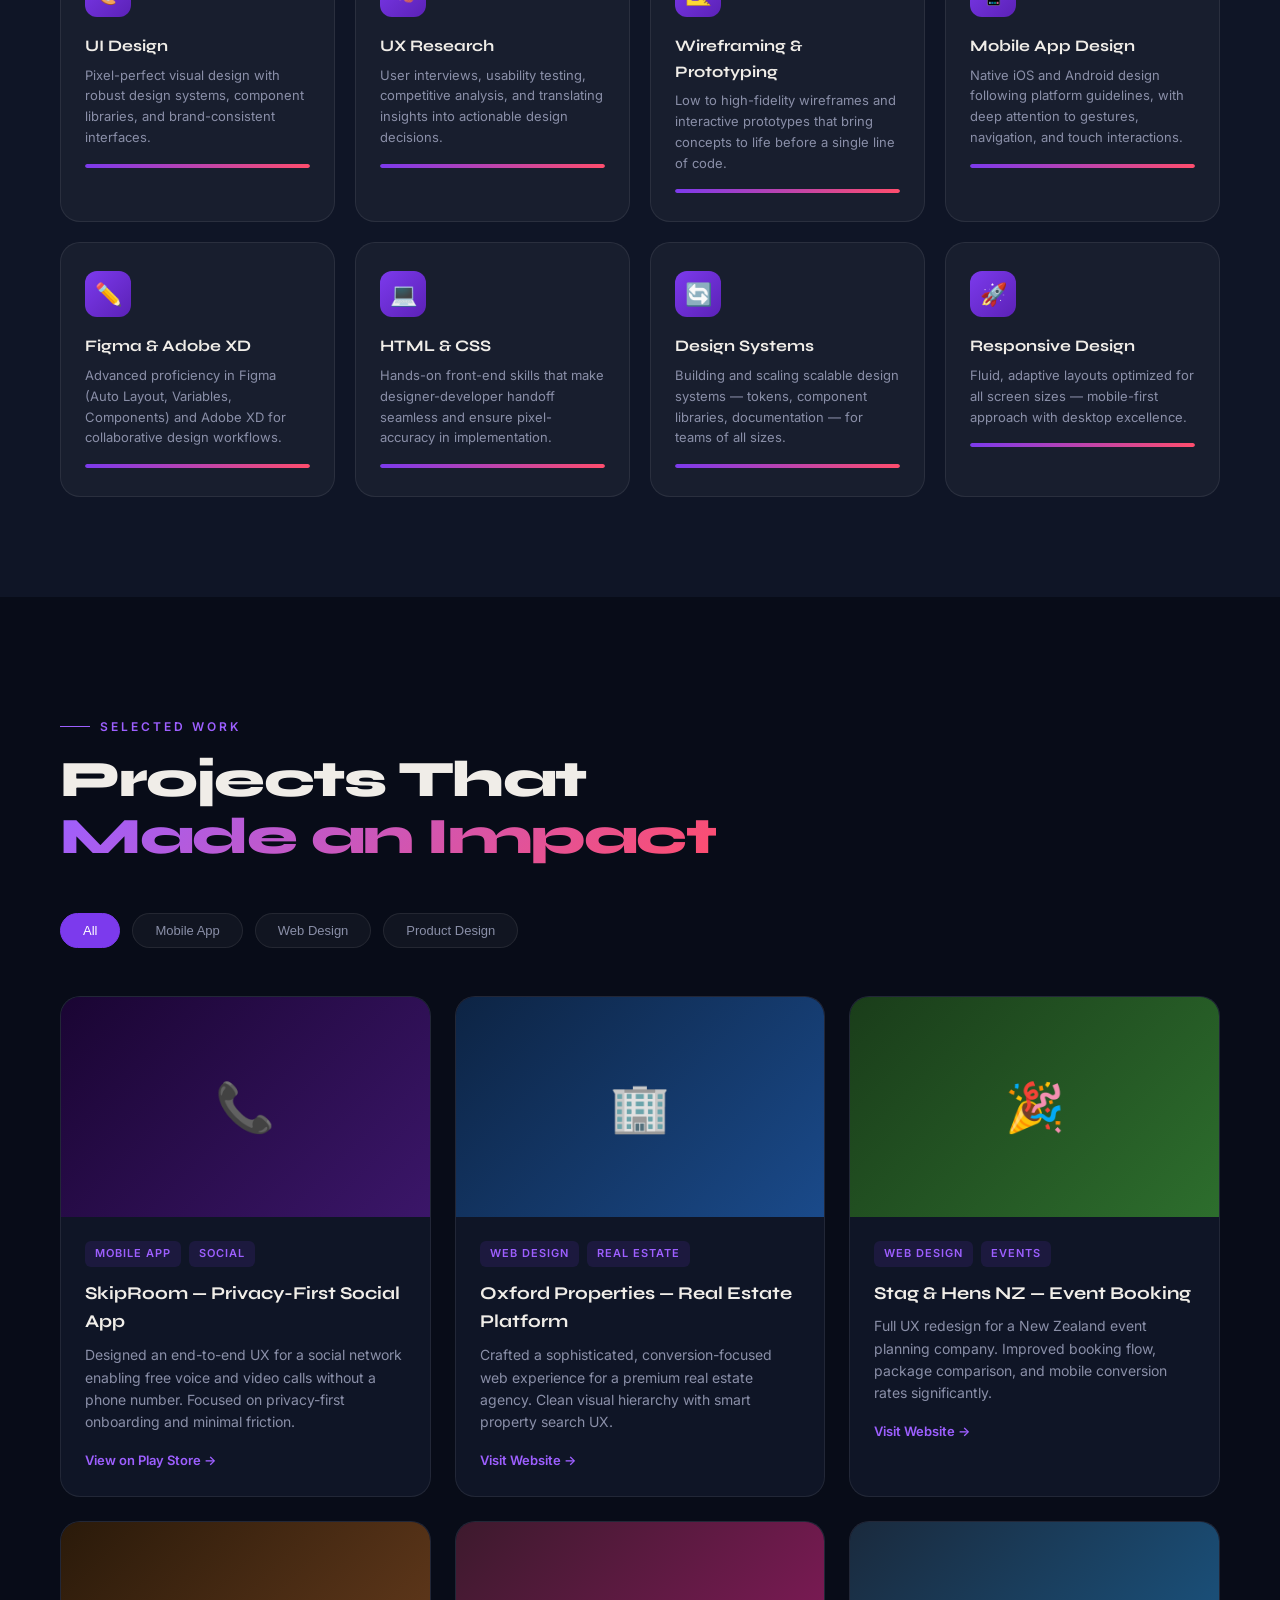
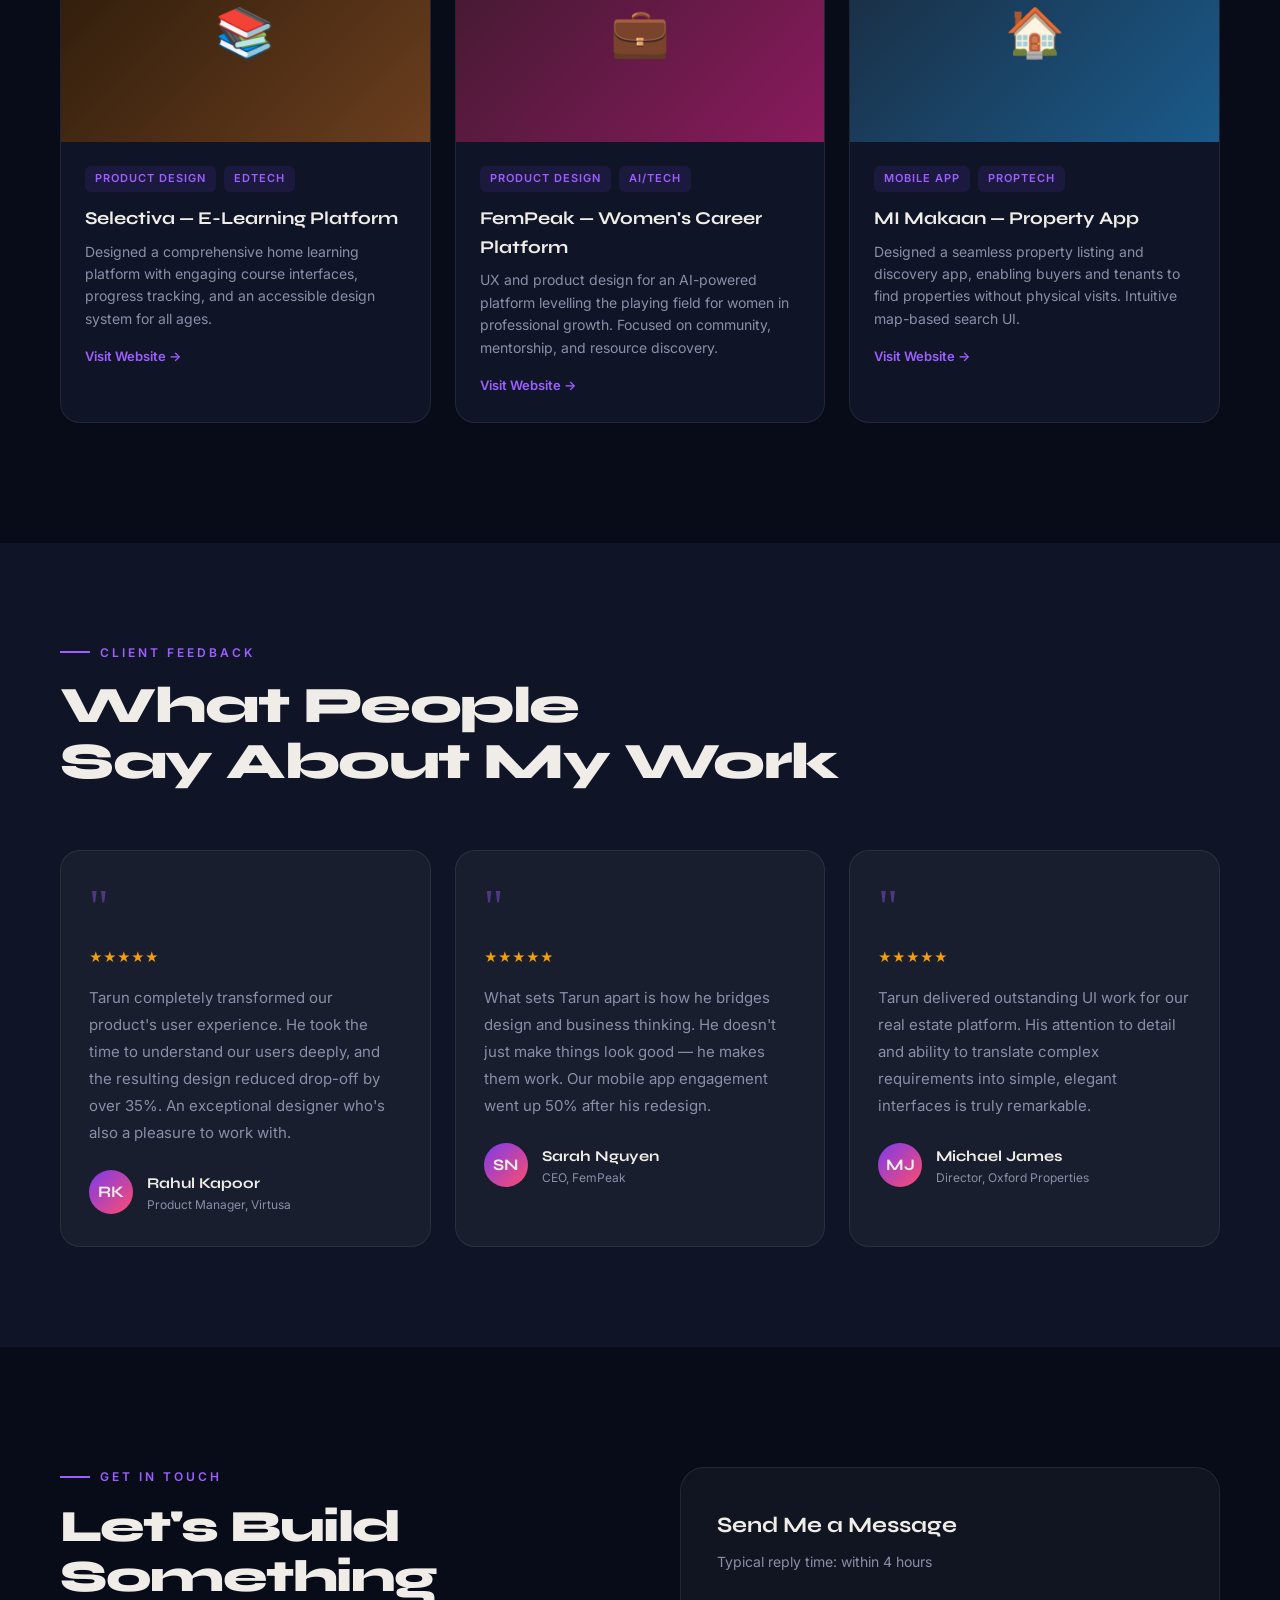
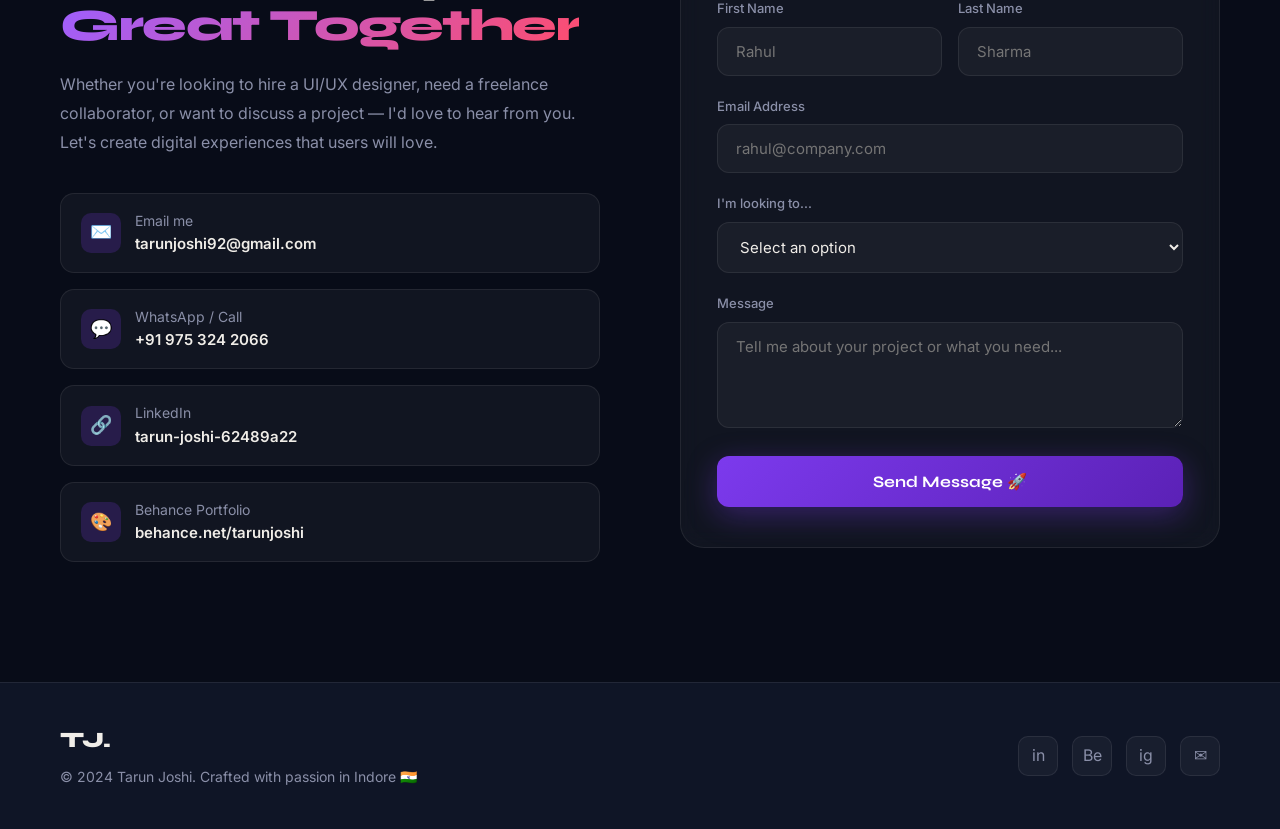
==== commit 36262824: "new page new design added" ====
--- a/index.html
+++ b/index.html
@@ -1,409 +1,713 @@
 <!DOCTYPE html>
 <html lang="en">
-
 <head>
-	<!-- Hotjar Tracking Code for My site -->
+<meta charset="UTF-8">
+<meta name="viewport" content="width=device-width, initial-scale=1.0">
+<meta name="description" content="Tarun Joshi — Senior UI/UX Designer with 8+ years of experience crafting intuitive digital experiences for web and mobile.">
+<meta name="keywords" content="UI/UX Designer, Figma, Adobe XD, Product Design, Indore, India, Tarun Joshi">
+<title>Tarun Joshi — UI/UX Designer</title>
+<link rel="preconnect" href="https://fonts.googleapis.com">
+<link href="https://fonts.googleapis.com/css2?family=Syne:wght@400;500;600;700;800&family=Inter:wght@300;400;500;600&display=swap" rel="stylesheet">
+<link rel="stylesheet" href="css/style.css">
+<style>
+  
+</style>
+</head>
+<body>
+
+<div class="cursor" id="cursor"></div>
+<div class="cursor-follower" id="cursorFollower"></div>
+
+<div class="mesh-bg">
+  <div class="mesh-blob"></div>
+  <div class="mesh-blob"></div>
+  <div class="mesh-blob"></div>
+</div>
+
+<!-- NAV -->
+<nav id="navbar">
+  <a href="#" class="nav-logo">TJ.</a>
+  <ul class="nav-links">
+    <li><a href="#about">About</a></li>
+    <li><a href="#skills">Skills</a></li>
+    <li><a href="#portfolio">Work</a></li>
+    <li><a href="#testimonials">Reviews</a></li>
+    <li><a href="#contact">Contact</a></li>
+    <li><a href="https://tarunjoshi92.github.io/tarunCV/tarun_Joshi_Resume_7yrs.pdf" class="nav-cta" target="_blank">Download CV ↗</a></li>
+  </ul>
+  <div class="hamburger" id="hamburger">
+    <span></span><span></span><span></span>
+  </div>
+</nav>
+
+<div class="mobile-menu" id="mobileMenu">
+  <a href="#about" onclick="closeMobileMenu()">About</a>
+  <a href="#skills" onclick="closeMobileMenu()">Skills</a>
+  <a href="#portfolio" onclick="closeMobileMenu()">Work</a>
+  <a href="#testimonials" onclick="closeMobileMenu()">Reviews</a>
+  <a href="#contact" onclick="closeMobileMenu()">Contact</a>
+</div>
+
+<!-- HERO -->
+<section id="hero">
+  <div class="hero-inner">
+    <div class="hero-text">
+      <div class="hero-tag">Available for freelance & full-time</div>
+      <h1 class="hero-name">Designing<br><span>Digital</span><br>Experiences.</h1>
+      <p class="hero-sub">Hi, I'm Tarun Joshi — a Senior UI/UX Designer from Indore, India with <strong>8+ years</strong> of experience turning complex user problems into elegant, intuitive interfaces that people love to use.</p>
+      <div class="hero-btns">
+        <a href="#portfolio" class="btn-primary">View My Work →</a>
+        <a href="#contact" class="btn-outline">Let's Collaborate</a>
+      </div>
+      <div class="hero-stats">
+        <div>
+          <div class="hero-stat-num" data-count="8">0</div>
+          <div class="hero-stat-label">Years Experience</div>
+        </div>
+        <div>
+          <div class="hero-stat-num" data-count="60">0</div>
+          <div class="hero-stat-label">Projects Delivered</div>
+        </div>
+        <div>
+          <div class="hero-stat-num" data-count="40">0</div>
+          <div class="hero-stat-label">Happy Clients</div>
+        </div>
+      </div>
+    </div>
+    <div class="hero-image-wrap">
+      <div class="hero-avatar-ring"></div>
+      <div class="hero-avatar-ring2"></div>
+      <div class="hero-img-container">
+        <img src="https://tarunjoshi92.github.io/tarunCV/images/tarunj.jpeg" alt="Tarun Joshi - UI/UX Designer" onerror="this.src='https://ui-avatars.com/api/?name=Tarun+Joshi&size=340&background=7C3AED&color=fff&bold=true'">
+      </div>
+      <div class="hero-badge">
+        <div class="hero-badge-dot"></div>
+        <span>Available for projects</span>
+      </div>
+    </div>
+  </div>
+  <div class="scroll-hint">
+    <div class="scroll-line"></div>
+    Scroll
+  </div>
+</section>
+
+<!-- ABOUT -->
+<section id="about">
+  <div class="section-wrap">
+    <div class="section-label reveal">About Me</div>
+    <h2 class="section-title reveal">Crafting Interfaces That<br><span style="background:linear-gradient(135deg,var(--violet-light),var(--coral));-webkit-background-clip:text;-webkit-text-fill-color:transparent;">Users Actually Love</span></h2>
+
+    <div class="about-grid">
+      <div class="about-img-wrap reveal">
+        <div class="about-img-frame">
+          <img src="https://tarunjoshi92.github.io/tarunCV/images/tarun.jpeg" alt="Tarun Joshi" onerror="this.src='https://ui-avatars.com/api/?name=Tarun+Joshi&size=500&background=141A30&color=9D5FFF&bold=true'">
+        </div>
+        <div class="about-exp-card">
+          <div class="num">8+</div>
+          <div class="label">Years of Expertise</div>
+        </div>
+      </div>
+      <div class="about-content reveal reveal-delay-1">
+        <h3>Passionate about building products that make a difference</h3>
+        <p>With over 8 years of hands-on experience in UI/UX design, I specialize in creating intuitive, user-centered digital products that drive real business results. I blend deep empathy for users with strategic design thinking to craft seamless experiences across web and mobile platforms.</p>
+        <p>My design process is rooted in research, rapid iteration, and close collaboration with developers and product teams. I've shipped experiences used by millions — from fintech dashboards and social platforms to real estate portals and e-learning tools.</p>
+        <p>When I'm not designing, I'm mentoring junior designers, exploring emerging UX patterns, and staying ahead of what's next in the digital product space.</p>
+
+        <div class="about-tools">
+          <div class="tool-chip"><div class="tool-dot"></div>Figma</div>
+          <div class="tool-chip"><div class="tool-dot"></div>Adobe XD</div>
+          <div class="tool-chip"><div class="tool-dot"></div>Photoshop</div>
+          <div class="tool-chip"><div class="tool-dot"></div>Illustrator</div>
+          <div class="tool-chip"><div class="tool-dot"></div>HTML & CSS</div>
+          <div class="tool-chip"><div class="tool-dot"></div>Prototyping</div>
+          <div class="tool-chip"><div class="tool-dot"></div>Design Systems</div>
+          <div class="tool-chip"><div class="tool-dot"></div>User Research</div>
+        </div>
+
+        <div class="exp-timeline" style="margin-top: 48px;">
+          <div class="section-label" style="margin-bottom: 24px;">Work Experience</div>
+          <div class="exp-item reveal">
+            <div class="exp-period">Mar 2022 — Present</div>
+            <div>
+              <div class="exp-role">Senior UI/UX Designer</div>
+              <div class="exp-company">Virtusa Consulting Services Pvt. Ltd.</div>
+              <div class="exp-desc">Leading end-to-end product design for enterprise clients. Responsible for design systems, stakeholder presentations, and cross-functional team collaboration across global projects.</div>
+            </div>
+          </div>
+          <div class="exp-item reveal reveal-delay-1">
+            <div class="exp-period">Jun 2020 — Feb 2022</div>
+            <div>
+              <div class="exp-role">UI/UX Designer</div>
+              <div class="exp-company">Techcoopers Software Solutions</div>
+              <div class="exp-desc">Designed mobile and web applications for clients across fintech, healthcare, and edtech sectors. Collaborated with development teams using Agile workflows.</div>
+            </div>
+          </div>
+          <div class="exp-item reveal reveal-delay-2">
+            <div class="exp-period">Nov 2018 — Mar 2020</div>
+            <div>
+              <div class="exp-role">UI Designer</div>
+              <div class="exp-company">Web Hungers</div>
+              <div class="exp-desc">Crafted responsive website designs and UI kits for startups and SMEs. Introduced design review processes that reduced revision cycles by 40%.</div>
+            </div>
+          </div>
+          <div class="exp-item reveal reveal-delay-3">
+            <div class="exp-period">Jul 2018 — Nov 2018</div>
+            <div>
+              <div class="exp-role">Product Designer</div>
+              <div class="exp-company">Vatsana Technology (WittyFeed)</div>
+              <div class="exp-desc">Worked on content discovery UX for one of India's largest viral media platforms. Conducted user testing and implemented data-driven design improvements.</div>
+            </div>
+          </div>
+          <div class="exp-item reveal">
+            <div class="exp-period">Oct 2016 — May 2018</div>
+            <div>
+              <div class="exp-role">Junior UI/UX Designer</div>
+              <div class="exp-company">AVPS Transport Pvt. Ltd. (Maalgaadi)</div>
+              <div class="exp-desc">Designed the complete user interface for a logistics and freight booking platform. Built interactive prototypes and user flows from scratch.</div>
+            </div>
+          </div>
+        </div>
+      </div>
+    </div>
+  </div>
+</section>
+
+<!-- SKILLS -->
+<section id="skills">
+  <div class="section-wrap">
+    <div class="section-label reveal">Expertise</div>
+    <h2 class="section-title reveal">Skills &amp; Tools</h2>
+    <div class="skills-grid">
+      <div class="skill-card reveal" data-delay="0">
+        <div class="skill-icon">🎨</div>
+        <div class="skill-name">UI Design</div>
+        <div class="skill-desc">Pixel-perfect visual design with robust design systems, component libraries, and brand-consistent interfaces.</div>
+        <div class="skill-bar-wrap"><div class="skill-bar" data-width="0.95"></div></div>
+      </div>
+      <div class="skill-card reveal reveal-delay-1" data-delay="100">
+        <div class="skill-icon">🧠</div>
+        <div class="skill-name">UX Research</div>
+        <div class="skill-desc">User interviews, usability testing, competitive analysis, and translating insights into actionable design decisions.</div>
+        <div class="skill-bar-wrap"><div class="skill-bar" data-width="0.88"></div></div>
+      </div>
+      <div class="skill-card reveal reveal-delay-2" data-delay="200">
+        <div class="skill-icon">📐</div>
+        <div class="skill-name">Wireframing & Prototyping</div>
+        <div class="skill-desc">Low to high-fidelity wireframes and interactive prototypes that bring concepts to life before a single line of code.</div>
+        <div class="skill-bar-wrap"><div class="skill-bar" data-width="0.97"></div></div>
+      </div>
+      <div class="skill-card reveal reveal-delay-3" data-delay="300">
+        <div class="skill-icon">📱</div>
+        <div class="skill-name">Mobile App Design</div>
+        <div class="skill-desc">Native iOS and Android design following platform guidelines, with deep attention to gestures, navigation, and touch interactions.</div>
+        <div class="skill-bar-wrap"><div class="skill-bar" data-width="0.92"></div></div>
+      </div>
+      <div class="skill-card reveal" data-delay="0">
+        <div class="skill-icon">✏️</div>
+        <div class="skill-name">Figma & Adobe XD</div>
+        <div class="skill-desc">Advanced proficiency in Figma (Auto Layout, Variables, Components) and Adobe XD for collaborative design workflows.</div>
+        <div class="skill-bar-wrap"><div class="skill-bar" data-width="0.98"></div></div>
+      </div>
+      <div class="skill-card reveal reveal-delay-1" data-delay="100">
+        <div class="skill-icon">💻</div>
+        <div class="skill-name">HTML & CSS</div>
+        <div class="skill-desc">Hands-on front-end skills that make designer-developer handoff seamless and ensure pixel-accuracy in implementation.</div>
+        <div class="skill-bar-wrap"><div class="skill-bar" data-width="0.80"></div></div>
+      </div>
+      <div class="skill-card reveal reveal-delay-2" data-delay="200">
+        <div class="skill-icon">🔄</div>
+        <div class="skill-name">Design Systems</div>
+        <div class="skill-desc">Building and scaling scalable design systems — tokens, component libraries, documentation — for teams of all sizes.</div>
+        <div class="skill-bar-wrap"><div class="skill-bar" data-width="0.90"></div></div>
+      </div>
+      <div class="skill-card reveal reveal-delay-3" data-delay="300">
+        <div class="skill-icon">🚀</div>
+        <div class="skill-name">Responsive Design</div>
+        <div class="skill-desc">Fluid, adaptive layouts optimized for all screen sizes — mobile-first approach with desktop excellence.</div>
+        <div class="skill-bar-wrap"><div class="skill-bar" data-width="0.94"></div></div>
+      </div>
+    </div>
+  </div>
+</section>
+
+<!-- PORTFOLIO -->
+<section id="portfolio">
+  <div class="section-wrap">
+    <div class="section-label reveal">Selected Work</div>
+    <h2 class="section-title reveal">Projects That<br><span style="background:linear-gradient(135deg,var(--violet-light),var(--coral));-webkit-background-clip:text;-webkit-text-fill-color:transparent;">Made an Impact</span></h2>
+
+    <div class="portfolio-filters reveal">
+      <button class="filter-btn active">All</button>
+      <button class="filter-btn">Mobile App</button>
+      <button class="filter-btn">Web Design</button>
+      <button class="filter-btn">Product Design</button>
+    </div>
+
+    <div class="portfolio-grid">
+      <div class="portfolio-card reveal">
+        <div class="portfolio-thumb">
+          <div class="portfolio-thumb-bg" style="background:linear-gradient(135deg,#1a0533,#3b1669);"></div>
+          <div class="portfolio-thumb-icon">📞</div>
+        </div>
+        <div class="portfolio-info">
+          <div class="portfolio-tags"><span class="portfolio-tag">Mobile App</span><span class="portfolio-tag">Social</span></div>
+          <div class="portfolio-title">SkipRoom — Privacy-First Social App</div>
+          <div class="portfolio-desc">Designed an end-to-end UX for a social network enabling free voice and video calls without a phone number. Focused on privacy-first onboarding and minimal friction.</div>
+          <a href="https://play.google.com/store/apps/details?id=com.skiproom" target="_blank" class="portfolio-link">View on Play Store →</a>
+        </div>
+      </div>
+
+      <div class="portfolio-card reveal reveal-delay-1">
+        <div class="portfolio-thumb">
+          <div class="portfolio-thumb-bg" style="background:linear-gradient(135deg,#0d2444,#1a4a8a);"></div>
+          <div class="portfolio-thumb-icon">🏢</div>
+        </div>
+        <div class="portfolio-info">
+          <div class="portfolio-tags"><span class="portfolio-tag">Web Design</span><span class="portfolio-tag">Real Estate</span></div>
+          <div class="portfolio-title">Oxford Properties — Real Estate Platform</div>
+          <div class="portfolio-desc">Crafted a sophisticated, conversion-focused web experience for a premium real estate agency. Clean visual hierarchy with smart property search UX.</div>
+          <a href="https://opgny.com/" target="_blank" class="portfolio-link">Visit Website →</a>
+        </div>
+      </div>
+
+      <div class="portfolio-card reveal reveal-delay-2">
+        <div class="portfolio-thumb">
+          <div class="portfolio-thumb-bg" style="background:linear-gradient(135deg,#1a3d1a,#2d6e2d);"></div>
+          <div class="portfolio-thumb-icon">🎉</div>
+        </div>
+        <div class="portfolio-info">
+          <div class="portfolio-tags"><span class="portfolio-tag">Web Design</span><span class="portfolio-tag">Events</span></div>
+          <div class="portfolio-title">Stag & Hens NZ — Event Booking</div>
+          <div class="portfolio-desc">Full UX redesign for a New Zealand event planning company. Improved booking flow, package comparison, and mobile conversion rates significantly.</div>
+          <a href="https://stagdoandhensdonz.co.nz/" target="_blank" class="portfolio-link">Visit Website →</a>
+        </div>
+      </div>
+
+      <div class="portfolio-card reveal">
+        <div class="portfolio-thumb">
+          <div class="portfolio-thumb-bg" style="background:linear-gradient(135deg,#2a1a0a,#6b3e1e);"></div>
+          <div class="portfolio-thumb-icon">📚</div>
+        </div>
+        <div class="portfolio-info">
+          <div class="portfolio-tags"><span class="portfolio-tag">Product Design</span><span class="portfolio-tag">EdTech</span></div>
+          <div class="portfolio-title">Selectiva — E-Learning Platform</div>
+          <div class="portfolio-desc">Designed a comprehensive home learning platform with engaging course interfaces, progress tracking, and an accessible design system for all ages.</div>
+          <a href="https://www.selectiva.org" target="_blank" class="portfolio-link">Visit Website →</a>
+        </div>
+      </div>
+
+      <div class="portfolio-card reveal reveal-delay-1">
+        <div class="portfolio-thumb">
+          <div class="portfolio-thumb-bg" style="background:linear-gradient(135deg,#3d1a2d,#8a1a5e);"></div>
+          <div class="portfolio-thumb-icon">💼</div>
+        </div>
+        <div class="portfolio-info">
+          <div class="portfolio-tags"><span class="portfolio-tag">Product Design</span><span class="portfolio-tag">AI/Tech</span></div>
+          <div class="portfolio-title">FemPeak — Women's Career Platform</div>
+          <div class="portfolio-desc">UX and product design for an AI-powered platform levelling the playing field for women in professional growth. Focused on community, mentorship, and resource discovery.</div>
+          <a href="https://www.fempeak.ai/" target="_blank" class="portfolio-link">Visit Website →</a>
+        </div>
+      </div>
+
+      <div class="portfolio-card reveal reveal-delay-2">
+        <div class="portfolio-thumb">
+          <div class="portfolio-thumb-bg" style="background:linear-gradient(135deg,#1a2a3d,#1a5a8a);"></div>
+          <div class="portfolio-thumb-icon">🏠</div>
+        </div>
+        <div class="portfolio-info">
+          <div class="portfolio-tags"><span class="portfolio-tag">Mobile App</span><span class="portfolio-tag">PropTech</span></div>
+          <div class="portfolio-title">MI Makaan — Property App</div>
+          <div class="portfolio-desc">Designed a seamless property listing and discovery app, enabling buyers and tenants to find properties without physical visits. Intuitive map-based search UI.</div>
+          <a href="https://www.mimakaan.com/" target="_blank" class="portfolio-link">Visit Website →</a>
+        </div>
+      </div>
+    </div>
+  </div>
+</section>
+
+<!-- TESTIMONIALS -->
+<section id="testimonials">
+  <div class="section-wrap">
+    <div class="section-label reveal">Client Feedback</div>
+    <h2 class="section-title reveal">What People<br>Say About My Work</h2>
+    <div class="testi-grid">
+      <div class="testi-card reveal">
+        <span class="testi-quote">"</span>
+        <div class="stars">★★★★★</div>
+        <div class="testi-text">Tarun completely transformed our product's user experience. He took the time to understand our users deeply, and the resulting design reduced drop-off by over 35%. An exceptional designer who's also a pleasure to work with.</div>
+        <div class="testi-author">
+          <div class="testi-avatar">RK</div>
+          <div>
+            <div class="testi-name">Rahul Kapoor</div>
+            <div class="testi-role">Product Manager, Virtusa</div>
+          </div>
+        </div>
+      </div>
+      <div class="testi-card reveal reveal-delay-1">
+        <span class="testi-quote">"</span>
+        <div class="stars">★★★★★</div>
+        <div class="testi-text">What sets Tarun apart is how he bridges design and business thinking. He doesn't just make things look good — he makes them work. Our mobile app engagement went up 50% after his redesign.</div>
+        <div class="testi-author">
+          <div class="testi-avatar">SN</div>
+          <div>
+            <div class="testi-name">Sarah Nguyen</div>
+            <div class="testi-role">CEO, FemPeak</div>
+          </div>
+        </div>
+      </div>
+      <div class="testi-card reveal reveal-delay-2">
+        <span class="testi-quote">"</span>
+        <div class="stars">★★★★★</div>
+        <div class="testi-text">Tarun delivered outstanding UI work for our real estate platform. His attention to detail and ability to translate complex requirements into simple, elegant interfaces is truly remarkable.</div>
+        <div class="testi-author">
+          <div class="testi-avatar">MJ</div>
+          <div>
+            <div class="testi-name">Michael James</div>
+            <div class="testi-role">Director, Oxford Properties</div>
+          </div>
+        </div>
+      </div>
+    </div>
+  </div>
+</section>
+
+<!-- CONTACT -->
+<section id="contact">
+  <div class="section-wrap">
+    <div class="contact-inner">
+      <div class="contact-info reveal">
+        <div class="section-label">Get In Touch</div>
+        <h2>Let's Build<br>Something <span style="background:linear-gradient(135deg,var(--violet-light),var(--coral));-webkit-background-clip:text;-webkit-text-fill-color:transparent;">Great Together</span></h2>
+        <p>Whether you're looking to hire a UI/UX designer, need a freelance collaborator, or want to discuss a project — I'd love to hear from you. Let's create digital experiences that users will love.</p>
+        <div class="contact-links">
+          <a href="mailto:tarunjoshi92@gmail.com" class="contact-link-item">
+            <div class="contact-link-icon">✉️</div>
+            <div>
+              <div class="contact-link-text">Email me</div>
+              <div class="contact-link-val">tarunjoshi92@gmail.com</div>
+            </div>
+          </a>
+          <a href="https://api.whatsapp.com/send/?phone=919753242066&text=Hi+Tarun,+I'm+looking+for+a+UI/UX+designer" target="_blank" class="contact-link-item">
+            <div class="contact-link-icon">💬</div>
+            <div>
+              <div class="contact-link-text">WhatsApp / Call</div>
+              <div class="contact-link-val">+91 975 324 2066</div>
+            </div>
+          </a>
+          <a href="http://linkedin.com/in/tarun-joshi-62489a22" target="_blank" class="contact-link-item">
+            <div class="contact-link-icon">🔗</div>
+            <div>
+              <div class="contact-link-text">LinkedIn</div>
+              <div class="contact-link-val">tarun-joshi-62489a22</div>
+            </div>
+          </a>
+          <a href="https://www.behance.net/tarunjoshi" target="_blank" class="contact-link-item">
+            <div class="contact-link-icon">🎨</div>
+            <div>
+              <div class="contact-link-text">Behance Portfolio</div>
+              <div class="contact-link-val">behance.net/tarunjoshi</div>
+            </div>
+          </a>
+        </div>
+      </div>
+      <div class="contact-form-wrap reveal reveal-delay-1">
+        <h3 style="font-family:'Syne',sans-serif;font-size:22px;font-weight:700;margin-bottom:8px;">Send Me a Message</h3>
+        <p style="font-size:14px;color:var(--muted);margin-bottom:24px;">Typical reply time: within 4 hours</p>
+        <div id="formSuccess" style="display:none;background:rgba(34,197,94,0.12);border:1px solid rgba(34,197,94,0.3);padding:16px;border-radius:12px;color:#22C55E;font-size:14px;margin-bottom:20px;">
+          ✅ Message sent! Tarun will reply shortly.
+        </div>
+        <div class="form-row">
+          <div class="form-group">
+            <label>First Name</label>
+            <input type="text" id="firstName" placeholder="Rahul" />
+          </div>
+          <div class="form-group">
+            <label>Last Name</label>
+            <input type="text" id="lastName" placeholder="Sharma" />
+          </div>
+        </div>
+        <div class="form-group">
+          <label>Email Address</label>
+          <input type="email" id="contactEmail" placeholder="rahul@company.com" />
+        </div>
+        <div class="form-group">
+          <label>I'm looking to...</label>
+          <select id="contactType">
+            <option value="">Select an option</option>
+            <option>Hire Tarun full-time</option>
+            <option>Hire for a freelance project</option>
+            <option>Discuss a collaboration</option>
+            <option>Get a design consultation</option>
+            <option>Something else</option>
+          </select>
+        </div>
+        <div class="form-group">
+          <label>Message</label>
+          <textarea id="contactMessage" rows="4" placeholder="Tell me about your project or what you need..."></textarea>
+        </div>
+        <button class="submit-btn" onclick="submitContactForm()">Send Message 🚀</button>
+      </div>
+    </div>
+  </div>
+</section>
+
+<!-- FOOTER -->
+<footer>
+  <div>
+    <div class="nav-logo" style="margin-bottom:8px;">TJ.</div>
+    <div class="footer-left">© 2024 Tarun Joshi. Crafted with passion in Indore 🇮🇳</div>
+  </div>
+  <div class="footer-social">
+    <a href="http://linkedin.com/in/tarun-joshi-62489a22" target="_blank" title="LinkedIn">in</a>
+    <a href="https://www.behance.net/tarunjoshi" target="_blank" title="Behance">Be</a>
+    <a href="https://www.instagram.com/tarunjoshi.16/" target="_blank" title="Instagram">ig</a>
+    <a href="mailto:tarunjoshi92@gmail.com" title="Email">✉</a>
+  </div>
+</footer>
+
+<!-- AI CHAT WIDGET -->
+<button class="ai-chat-btn" id="aiChatBtn" onclick="toggleAiPanel()" title="Chat with AI — Ask about hiring Tarun">
+  <svg width="28" height="28" viewBox="0 0 28 28" fill="none"><circle cx="14" cy="14" r="13" stroke="white" stroke-width="1.5" opacity="0.4"/><path d="M8 10h12M8 14h8M8 18h6" stroke="white" stroke-width="1.8" stroke-linecap="round"/><circle cx="22" cy="18" r="4.5" fill="white" opacity="0.15"/><path d="M20.5 18l1 1 2-2" stroke="white" stroke-width="1.3" stroke-linecap="round" stroke-linejoin="round"/></svg>
+</button>
+<div class="ai-chat-tooltip">Ask AI about hiring Tarun ✨</div>
+
+<div class="ai-panel" id="aiPanel">
+  <div class="ai-panel-header">
+    <div>
+      <div class="ai-panel-title">Ask About Tarun 🤖</div>
+      <div class="ai-panel-sub">AI assistant — instant answers about hiring</div>
+    </div>
+    <div style="display:flex;align-items:center;gap:14px;">
+      <div class="ai-status"><div class="ai-status-dot"></div>Online</div>
+      <button class="ai-close" onclick="toggleAiPanel()">✕</button>
+    </div>
+  </div>
+  <div class="ai-messages" id="aiMessages">
+    <div class="ai-msg bot">
+      👋 Hi there! I'm Tarun's AI assistant. I can answer any questions about his experience, availability, pricing, or how to hire him. What would you like to know?
+    </div>
+  </div>
+  <div class="ai-quick-replies" id="quickReplies">
+    <button class="ai-quick-btn" onclick="sendQuick('Is Tarun available for hire?')">Available for hire?</button>
+    <button class="ai-quick-btn" onclick="sendQuick('What are his rates?')">Rates & pricing</button>
+    <button class="ai-quick-btn" onclick="sendQuick('What tools does he use?')">Tools he uses</button>
+    <button class="ai-quick-btn" onclick="sendQuick('Tell me about his experience')">His experience</button>
+  </div>
+  <div class="ai-input-wrap">
+    <textarea class="ai-input" id="aiInput" placeholder="Ask anything..." rows="1" onkeydown="handleAiKey(event)" oninput="autoResize(this)"></textarea>
+    <button class="ai-send" onclick="sendAiMessage()">
+      <svg width="18" height="18" viewBox="0 0 18 18" fill="none"><path d="M2 9L16 2L10 16L9 10L2 9Z" fill="white"/></svg>
+    </button>
+  </div>
+</div>
+
 <script>
-    (function(h,o,t,j,a,r){
-        h.hj=h.hj||function(){(h.hj.q=h.hj.q||[]).push(arguments)};
-        h._hjSettings={hjid:2721098,hjsv:6};
-        a=o.getElementsByTagName('head')[0];
-        r=o.createElement('script');r.async=1;
-        r.src=t+h._hjSettings.hjid+j+h._hjSettings.hjsv;
-        a.appendChild(r);
-    })(window,document,'https://static.hotjar.com/c/hotjar-','.js?sv=');
+// ===== CURSOR =====
+const cursor = document.getElementById('cursor');
+const follower = document.getElementById('cursorFollower');
+let mx = 0, my = 0, fx = 0, fy = 0;
+document.addEventListener('mousemove', e => {
+  mx = e.clientX; my = e.clientY;
+  cursor.style.transform = `translate(${mx-6}px, ${my-6}px)`;
+});
+(function animateCursor() {
+  fx += (mx - fx) * 0.12; fy += (my - fy) * 0.12;
+  follower.style.transform = `translate(${fx-20}px, ${fy-20}px)`;
+  requestAnimationFrame(animateCursor);
+})();
+document.querySelectorAll('a, button, .portfolio-card, .skill-card, .testi-card').forEach(el => {
+  el.addEventListener('mouseenter', () => follower.classList.add('hovering'));
+  el.addEventListener('mouseleave', () => follower.classList.remove('hovering'));
+});
+
+// ===== NAV SCROLL =====
+const navbar = document.getElementById('navbar');
+window.addEventListener('scroll', () => {
+  navbar.classList.toggle('scrolled', window.scrollY > 60);
+});
+
+// ===== MOBILE MENU =====
+const hamburger = document.getElementById('hamburger');
+const mobileMenu = document.getElementById('mobileMenu');
+hamburger.addEventListener('click', () => {
+  hamburger.classList.toggle('open');
+  mobileMenu.classList.toggle('open');
+});
+function closeMobileMenu() {
+  hamburger.classList.remove('open');
+  mobileMenu.classList.remove('open');
+}
+
+// ===== SCROLL REVEAL =====
+const reveals = document.querySelectorAll('.reveal');
+const revealObserver = new IntersectionObserver((entries) => {
+  entries.forEach(e => { if (e.isIntersecting) { e.target.classList.add('visible'); revealObserver.unobserve(e.target); } });
+}, { threshold: 0.12 });
+reveals.forEach(el => revealObserver.observe(el));
+
+// ===== SKILL BARS =====
+const skillObserver = new IntersectionObserver((entries) => {
+  entries.forEach(e => {
+    if (e.isIntersecting) {
+      e.target.querySelectorAll('.skill-bar').forEach(bar => {
+        setTimeout(() => bar.classList.add('animated'), 200);
+      });
+    }
+  });
+}, { threshold: 0.2 });
+document.querySelectorAll('.skill-card').forEach(card => skillObserver.observe(card));
+
+// ===== COUNTER ANIMATION =====
+function animateCount(el, target, suffix = '+') {
+  let current = 0;
+  const inc = target / 50;
+  const timer = setInterval(() => {
+    current = Math.min(current + inc, target);
+    el.textContent = Math.floor(current) + suffix;
+    if (current >= target) clearInterval(timer);
+  }, 30);
+}
+const counterObserver = new IntersectionObserver((entries) => {
+  entries.forEach(e => {
+    if (e.isIntersecting) {
+      document.querySelectorAll('[data-count]').forEach(el => {
+        animateCount(el, parseInt(el.dataset.count));
+      });
+      counterObserver.disconnect();
+    }
+  });
+}, { threshold: 0.5 });
+const heroStats = document.querySelector('.hero-stats');
+if (heroStats) counterObserver.observe(heroStats);
+
+// ===== PORTFOLIO FILTER =====
+document.querySelectorAll('.filter-btn').forEach(btn => {
+  btn.addEventListener('click', function() {
+    document.querySelectorAll('.filter-btn').forEach(b => b.classList.remove('active'));
+    this.classList.add('active');
+  });
+});
+
+// ===== CONTACT FORM =====
+function submitContactForm() {
+  const firstName = document.getElementById('firstName').value.trim();
+  const email = document.getElementById('contactEmail').value.trim();
+  const message = document.getElementById('contactMessage').value.trim();
+  if (!firstName || !email || !message) { alert('Please fill in your name, email, and message.'); return; }
+  document.getElementById('formSuccess').style.display = 'block';
+  setTimeout(() => { document.getElementById('formSuccess').style.display = 'none'; }, 5000);
+  document.getElementById('firstName').value = '';
+  document.getElementById('lastName').value = '';
+  document.getElementById('contactEmail').value = '';
+  document.getElementById('contactMessage').value = '';
+}
+
+// ===== AI CHAT =====
+let aiOpen = false;
+let aiTyping = false;
+let conversationHistory = [];
+
+const SYSTEM_PROMPT = `You are a friendly and professional AI assistant for Tarun Joshi, a Senior UI/UX Designer based in Indore, India.
+
+Key facts about Tarun:
+- 8+ years of UI/UX design experience
+- Currently working at Virtusa Consulting Services (March 2022 - Present) as Senior UI/UX Designer
+- Previous roles: Techcoopers (2020-2022), Web Hungers (2018-2020), Vatsana Technology/WittyFeed (2018), AVPS Transport/Maalgaadi (2016-2018)
+- Expert in: Figma, Adobe XD, Adobe Photoshop, Adobe Illustrator, HTML/CSS, Responsive Design, Design Systems, UX Research
+- Education: BCA from ILVA College, Indore
+- Available for freelance projects and open to full-time opportunities
+- Email: tarunjoshi92@gmail.com | WhatsApp: +91 975 324 2066
+- LinkedIn: linkedin.com/in/tarun-joshi-62489a22 | Behance: behance.net/tarunjoshi
+- Notable projects: SkipRoom (social app), Oxford Properties, Stag & Hens NZ, Selectiva (edtech), FemPeak (AI platform), MI Makaan (proptech)
+- Based in Indore, India — works with clients globally
+- Typical response/availability: replies within 4 hours
+
+Your role: Answer questions from potential clients or employers about hiring Tarun, his skills, availability, process, and portfolio. Be warm, concise (2-4 sentences), and professional. Encourage interested parties to reach out directly via email or WhatsApp. Do not make up specific pricing numbers — instead say rates depend on project scope and to contact Tarun for a quote.`;
+
+function toggleAiPanel() {
+  aiOpen = !aiOpen;
+  document.getElementById('aiPanel').classList.toggle('open', aiOpen);
+  if (aiOpen) { setTimeout(() => document.getElementById('aiInput').focus(), 400); }
+}
+
+function autoResize(el) { el.style.height = 'auto'; el.style.height = Math.min(el.scrollHeight, 100) + 'px'; }
+
+function handleAiKey(e) {
+  if (e.key === 'Enter' && !e.shiftKey) { e.preventDefault(); sendAiMessage(); }
+}
+
+function sendQuick(text) {
+  document.getElementById('aiInput').value = text;
+  document.getElementById('quickReplies').style.display = 'none';
+  sendAiMessage();
+}
+
+function appendMessage(text, role) {
+  const container = document.getElementById('aiMessages');
+  const div = document.createElement('div');
+  div.className = `ai-msg ${role}`;
+  div.textContent = text;
+  container.appendChild(div);
+  container.scrollTop = container.scrollHeight;
+  return div;
+}
+
+function showTyping() {
+  const container = document.getElementById('aiMessages');
+  const div = document.createElement('div');
+  div.className = 'ai-typing'; div.id = 'aiTypingIndicator';
+  div.innerHTML = '<span></span><span></span><span></span>';
+  container.appendChild(div);
+  container.scrollTop = container.scrollHeight;
+}
+
+function removeTyping() {
+  const t = document.getElementById('aiTypingIndicator');
+  if (t) t.remove();
+}
+
+async function sendAiMessage() {
+  if (aiTyping) return;
+  const input = document.getElementById('aiInput');
+  const text = input.value.trim();
+  if (!text) return;
+
+  input.value = ''; input.style.height = 'auto';
+  document.getElementById('quickReplies').style.display = 'none';
+  appendMessage(text, 'user');
+  conversationHistory.push({ role: 'user', content: text });
+  aiTyping = true; showTyping();
+
+  try {
+    const response = await fetch('https://api.anthropic.com/v1/messages', {
+      method: 'POST',
+      headers: { 'Content-Type': 'application/json' },
+      body: JSON.stringify({
+        model: 'claude-sonnet-4-20250514',
+        max_tokens: 1000,
+        system: SYSTEM_PROMPT,
+        messages: conversationHistory
+      })
+    });
+    const data = await response.json();
+    removeTyping();
+    const reply = data.content?.map(b => b.text || '').join('') || "I'm having trouble connecting. Please reach out to Tarun directly at tarunjoshi92@gmail.com!";
+    appendMessage(reply, 'bot');
+    conversationHistory.push({ role: 'assistant', content: reply });
+  } catch (err) {
+    removeTyping();
+    appendMessage("I'm having a connection issue. Please email Tarun directly at tarunjoshi92@gmail.com or WhatsApp +91 975 324 2066!", 'bot');
+  }
+  aiTyping = false;
+}
+
+// Mobile: hide custom cursor
+if (window.matchMedia('(pointer: coarse)').matches) {
+  document.body.style.cursor = 'auto';
+  cursor.style.display = 'none';
+  follower.style.display = 'none';
+}
 </script>
-    <title>Tarun UI/UX Designer</title>
-    <meta charset="utf-8">
-    <meta name="description" content="Hi my name is tarun joshi. I'm a Designer based in Indore, India with 4+ years experience in delivering UI/UX design for many projects.">
-    <meta name="keywords" content="HTML, CSS, JavaScript, adobe photoshop, designer, ui, ux, adobe xd, portfolio, resume, designer cv, responsive, mobile application, responsive design">
-    <meta name="author" content="Tarun Joshi">
-    <meta name="viewport" content="width=device-width, initial-scale=1">
-    <link rel="icon" href="images/fav.png" type="image/png" sizes="16x16">
-    <link rel="preconnect" href="https://fonts.googleapis.com">
-    <link rel="preconnect" href="https://fonts.gstatic.com" crossorigin>
-    <link href="https://fonts.googleapis.com/css2?family=Modak" rel="stylesheet">
-    <link rel="stylesheet" href="https://maxcdn.bootstrapcdn.com/bootstrap/4.5.2/css/bootstrap.min.css">
-    <link href="https://unpkg.com/aos@2.3.1/dist/aos.css" rel="stylesheet">
-    <link rel="stylesheet" href="font/stylesheet.css" rel="stylesheet">
-    <link rel="stylesheet" href="css/style.css" rel="stylesheet">
-    <link rel="stylesheet" href="css/responsive.css" rel="stylesheet">
-</head>
-
-<body>
-	<span class="cursor">
-  <span class="cursor-move-inner">
-    <span class="cursor-inner"></span>
-  </span>
-  <span class="cursor-move-outer">
-    <span class="cursor-outer"></span>
-  </span>
-</span>
-    <nav class="navbar navbar-dark navbar-expand-sm bg-dark fixed-top">
-        <div class="container">
-            <a href="#" class="navbar-brand" aria-label="logo">
-                <svg xmlns="http://www.w3.org/2000/svg" width="36" height="36" viewBox="0 0 79 79">
-                    <path id="logo" d="M39.5,79A39.511,39.511,0,0,1,24.125,3.1,39.51,39.51,0,0,1,54.875,75.9,39.252,39.252,0,0,1,39.5,79Zm1.491-60.523V60.138L29.746,71.383l.617.778L48.65,60.77l.235-.147V25.981H59.293v-7.5h-18.3ZM29.153,30.705V66.626l.854-.854,6.764-6.764.146-.147V30.705H29.153Zm-10.8-12.228v7.635H36.787V18.477H18.355ZM40.5,6.5v8h9v-8Z" fill="#ffc300" />
-                </svg>
-            </a>
-            <button class="navbar-toggler" type="button" data-toggle="collapse" data-target="#navbarCollapse" aria-label="menuBtn">
-                <span class="navbar-toggler-icon"></span>
-            </button>
-            <div id="navbarCollapse" class="collapse navbar-collapse">
-                <ul class="navbar-nav ml-auto">
-                    <li class="nav-item click" data-toggle="collapse" data-target="#navbarCollapse">
-                        <a href="#" class="nav-link" id="1">
-                            Home
-                        </a>
-                    </li>
-                    <li class="nav-item click" data-toggle="collapse" data-target="#navbarCollapse">
-                        <a href="#about" class="nav-link" id="2">
-                            About
-                        </a>
-                    </li>
-                    <li class="nav-item click" data-toggle="collapse" data-target="#navbarCollapse">
-                        <a href="#skills" class="nav-link" id="3">
-                            Skills
-                        </a>
-                    </li>
-                    <li class="nav-item click" data-toggle="collapse" data-target="#navbarCollapse">
-                        <a href="#portfolio" class="nav-link" id="4">
-                            Portfolio
-                        </a>
-                    </li>
-                    <li class="nav-item click" data-toggle="collapse" data-target="#navbarCollapse">
-                        <a href="#contact" class="nav-link" id="5">
-                            Contact
-                        </a>
-                    </li>
-                </ul>
-            </div>
-        </div>
-    </nav>
-    <!-- banner section -->
-    <section class="bannerWrapper">
-        <div class="container">
-            <div class="row">
-                <div class="col-lg-6 col-md-12 col-sm-12">
-                    <div class="introText">
-                        <h5>Hello, My Name Is</h5>
-                        <h1>Tarun Joshi</h1>
-                        <p>
-                            I'm a Designer based in Indore, India, with 7+ years of experience in UI/UX design. I specialize in creating wireframes,
-                            mockups, and front-end designs for web and mobile applications, blending creativity with technical expertise to deliver
-                            user-friendly, impactful solutions.
-                        </p>
-                        <button class="btn" aria-label="download cv">
-                            <a href="UI_UX Designer(7+yrs.).pdf" target="_blank" download>Download CV</a>
-                        </button>
-                        <ul class="socialMedia">
-                            <li>
-                                <a href="http://linkedin.com/in/tarun-joshi-62489a22" target="_blank" rel="noreferrer" aria-label="Linkedin ID">
-                                    <svg xmlns="http://www.w3.org/2000/svg" width="16.928" height="16.928" viewBox="0 0 16.928 16.928">
-                                        <path id="linkedin" d="M3.843,16.928V5.507H.214V16.928ZM2.029,3.946A1.932,1.932,0,0,0,4.082,1.973,1.925,1.925,0,0,0,2.053,0,1.932,1.932,0,0,0,0,1.973,1.919,1.919,0,0,0,2.005,3.946h.024ZM5.851,16.928H9.48V10.55A2.71,2.71,0,0,1,9.6,9.624a2,2,0,0,1,1.862-1.389c1.313,0,1.838,1.047,1.838,2.583v6.11h3.629V10.379c0-3.508-1.79-5.14-4.178-5.14A3.6,3.6,0,0,0,9.456,7.163h.024V5.506H5.852c.047,1.072,0,11.422,0,11.422Z" />
-                                    </svg>
-                                </a>
-                            </li>
-                            <li>
-                                <a href="https://www.behance.net/tarunjoshi" target="_blank" rel="noreferrer" aria-label="Behance ID">
-                                    <svg xmlns="http://www.w3.org/2000/svg" width="24.782" height="16.928" viewBox="0 0 24.782 16.928">
-                                        <path id="behance" d="M10,13.689s2.345-.189,2.345-3.154A4.064,4.064,0,0,0,8,6.122H0V22.7H8s4.884.165,4.884-4.894C12.882,17.8,13.1,13.689,10,13.689ZM3.525,9.067H8s1.088,0,1.088,1.724-.64,1.977-1.366,1.977h-4.2ZM7.772,19.753H3.525V15.322H8S9.619,15.3,9.619,17.6c0,1.939-1.211,2.14-1.848,2.155Zm11.622-9.415c-5.913,0-5.908,6.371-5.908,6.371s-.4,6.337,5.908,6.337c0,0,5.258.326,5.258-4.408h-2.7s.09,1.784-2.464,1.784a2.564,2.564,0,0,1-2.707-2.886h7.96s.879-7.2-5.344-7.2ZM21.8,15.322H16.751s.33-2.555,2.7-2.555S21.8,15.322,21.8,15.322ZM22.429,7.1H16.087V9.14h6.342V7.1Z" transform="translate(0 -6.122)" />
-                                    </svg>
-                                </a>
-                            </li>
-                            <li>
-                                <a href="https://www.facebook.com/tarun.joshi.526/" target="_blank" rel="noreferrer" aria-label="Facebook ID">
-                                    <svg id="facebook" xmlns="http://www.w3.org/2000/svg" width="9.428" height="16.928" viewBox="0 0 9.428 16.928">
-                                        <path id="Path_2" data-name="Path 2" d="M12.376,20.678H16V13.542h3.268L19.631,10H16V8.2a.9.9,0,0,1,.907-.891h2.721V3.75H16.91A4.5,4.5,0,0,0,12.376,8.2V10H10.562L10.2,13.542h2.173Z" transform="translate(-10.203 -3.75)" />
-                                    </svg>
-                                </a>
-                            </li>
-                            <li>
-                                <a href="mailto:tarunjoshi92@gmail.com" rel="noreferrer">tarunjoshi92@gmail.com</a>
-                            </li>
-                        </ul>
-                    </div>
-                </div>
-                <div class="col-lg-6 col-md-12 col-sm-12">
-                    <div class="myImage" data-aos="zoom-out-down">
-                        <img src="images/photo2.png" class="bg" alt="tarun joshi">
-                    </div>
-                </div>
-            </div>
-        </div>
-    </section>
-    <!-- banner section -->
-    <!-- About section -->
-    <section class="aboutSection" id="about">
-        <div class="container">
-            <div class="heading">
-                <h2>About Myself</h2>
-            </div>
-            <div class="row">
-                <div class="col-lg-4 col-md-5 col-sm-12 mbHide">
-                    <img src="images/tarun.jpeg" data-aos="zoom-out" alt="tarun">
-                </div>
-                <div class="col-lg-8 col-md-12 col-sm-12">
-                    <div class="aboutInfo">
-                        <p>
-                            With over 7+ years of experience in UI/UX design, I specialize in creating intuitive, user-centered digital experiences
-                        that drive engagement and enhance usability. I have a proven track record of delivering high-impact designs across
-                        mobile and web platforms, balancing aesthetics with functionality. By leveraging user research and design principles, I
-                        craft seamless interfaces that meet both user needs and business goals.
-                        </p>
-                        <h3>
-                            Work Experience
-                        </h3>
-                        <table class="table table-borderless">
-                            <tr>
-                                <td>
-                                    <p>Virtusa Consulting Services Pvt. Ltd.</p>
-                                    <span>March 2022 - Prasent</span>
-                                </td>
-                                <td>
-                                    <p>Techcoopers Software Solutions</p>
-                                    <span>June 2020 - February 2022</span>
-                                </td>
-                            </tr>
-                            <tr>
-                                <td>
-                                    <p>Web Hungers</p>
-                                    <span>Nov 2018 - March 2020</span>
-                                </td>
-                                <td>
-                                    <p>Vatsana Technology Pvt. Ltd. [ Wittyfeed ]</p>
-                                    <span>July 2018 - Nov 2018</span>
-                                </td>
-                            </tr>
-                            <tr>
-                                <td>
-                                    <p>AVPS Transort Pvt. Ltd. [ Maalgaadi ]</p>
-                                    <span>Oct 2016 - May 2018</span>
-                                </td>
-                            </tr>
-                        </table>
-                    </div>
-                </div>
-            </div>
-        </div>
-    </section>
-    <!-- About section -->
-    <!-- Skill Section -->
-    <section class="skills" id="skills">
-        <div class="container">
-            <div class="heading">
-                <h2>Education & Skills</h2>
-            </div>
-            <div class="row">
-                <div class="col-lg-4 col-md-5 col-sm-12">
-                    <div class="educationCard" data-aos="zoom-in-right">
-                        <div>
-                            <p>
-                                2007-2008
-                            </p>
-                            <h3>
-                                High School
-                            </h3>
-                            <p>Saraswati Shishu Mandir, Indore</p>
-                        </div>
-                        <br>
-                        <div>
-                            <p>
-                                2009-2010
-                            </p>
-                            <h3>
-                                Higher Secondary School
-                            </h3>
-                            <p>Shri Bal Vinay Mandir, Indore</p>
-                        </div>
-                        <br>
-                        <div>
-                            <p>
-                                2010-2013
-                            </p>
-                            <h3>
-                                Bachelor of Computer Application
-                            </h3>
-                            <p>ILVA Commerce & Science College, Indore</p>
-                        </div>
-                    </div>
-                </div>
-                <div class="col-lg-8 col-md-7 col-sm-12">
-                    <div class="barSection">
-                        <ul id="skill">
-                            <li><span class="bar graphic-design"></span>
-                                <h3>Adobe XD</h3>
-                            </li>
-                            <li><span class="bar html-css"></span>
-                                <h3>Adobe Photoshop</h3>
-                            </li>
-                            <li><span class="bar illustrator"></span>
-                                <h3>Adobe Illustrator</h3>
-                            </li>
-                            <li><span class="bar ui-design"></span>
-                                <h3>HTML & CSS</h3>
-                            </li>
-                            <li><span class="bar web-design"></span>
-                                <h3>Responsive UI Design</h3>
-                            </li>
-                            <li><span class="bar bootstrap"></span>
-                                <h3>Bootstrap</h3>
-                            </li>
-                            <li><span class="bar react"></span>
-                                <h3>Figma</h3>
-                            </li>
-                        </ul>
-                    </div>
-                </div>
-            </div>
-        </div>
-    </section>
-    <!-- Skill Section -->
-    <!-- Portfolio Section -->
-    <section class="portfolio" id="portfolio">
-        <div class="container">
-            <div class="heading">
-                <h2>Portfolio</h2>
-            </div>
-            <div class="gallery">
-                <div class="wrapper" data-aos="zoom-in">
-                    <a href="https://play.google.com/store/apps/details?id=com.skiproom" target="_blank" rel="noreferrer">
-                        <div class="gallery-item">
-                            <img class="gallery-image" src="https://play-lh.googleusercontent.com/aCAR-ud7uerjTAgdiXK-qnPktc6M98IsbPBQT4tWcwaRcWnopBHF0iV1s6_hbE4wZP0=w720-h310-rw" alt="SkipRoom is a social network with privacy that enables you to make free voice and video calls without a phone number.">
-                        </div>
-                        <p>SkipRoom</p>
-                    </a>
-                </div>
-                
-                <div class="wrapper" data-aos="zoom-in">
-                    <a href="https://opgny.com/" target="_blank" rel="noreferrer">
-                        <div class="gallery-item">
-                            <img class="gallery-image" src="images/oxford.png" alt="All you need is one good agent.The best ones are here.">
-                        </div>
-                        <p>Oxford</p>
-                    </a>
-                </div>
-                <div class="wrapper" data-aos="zoom-in">
-                    <a href="https://stagdoandhensdonz.co.nz/" target="_blank" rel="noreferrer">
-                        <div class="gallery-item">
-                            <img class="gallery-image" src="images/stag&hens.png" alt="Experts in planning the most Epic Stag Dos and Perfect Hens Dos.">
-                        </div>
-                        <p>Stag And Hens NZ</p>
-                    </a>
-                </div>
-                <div class="wrapper" data-aos="zoom-in">
-                    <a href="https://www.selectiva.org" target="_blank" rel="noreferrer">
-                        <div class="gallery-item">
-                            <img class="gallery-image" src="images/selectiva-org.png" alt="Lots of Learning At Home">
-                        </div>
-                        <p>Selectiva-Org</p>
-                    </a>
-                </div>
-                <div class="wrapper" data-aos="zoom-in">
-                    <a href="https://www.fempeak.ai/" target="_blank" rel="noreferrer">
-                        <div class="gallery-item">
-                            <img class="gallery-image" src="images/fempeak.png" alt="The FemPeak platform is growing fast with an audience that is genuinely passionate about levelling the playing field for women in all areas of professional growth.">
-                        </div>
-                        <p>Fempeak</p>
-                    </a>
-                </div>
-                <div class="wrapper" data-aos="zoom-in">
-                    <a href="https://www.mimakaan.com/" target="_blank" rel="noreferrer">
-                        <div class="gallery-item">
-                            <img class="gallery-image" src="images/mimakaan.png" alt="Use mimakaan to find buyers and tenants for your property without leaving your home.">
-                        </div>
-                        <p>MI Makaan</p>
-                    </a>
-                </div>
-            </div>
-        </div>
-    </section>
-    <!-- Portfolio Section -->
-    <!-- Contact Section -->
-    <section class="contact" id="contact">
-        <div class="container">
-            <div class="heading">
-                <h2>Contact</h2>
-            </div>
-            <div class="row">
-                <div class="col-lg-6 col-md-6 col-sm-12">
-                    <div class="card">
-                        <h3>Tarun Joshi</h3>
-                        <p>UI UX Designer</p>
-                        <br />
-                        <p>Email me at</p>
-                        <h3><a href="mailto:tarunjoshi92@gmail.com" rel="noreferrer">tarunjoshi92@gmail.com</a></h3>
-                        <br />
-                        <p>Call Or Whatsapp</p>
-                        <h3><a href="https://api.whatsapp.com/send/?phone=919753242066&text=Hi+Tarun" target="_blank" rel="noreferrer">+91 975*****66</a></h3>
-                    </div>
-                </div>
-                <div class="col-lg-6 col-md-6 col-sm-12">
-                    <div class="card">
-                        <h2>Let's Talk</h2>
-                        <p>I'm always open to discuss your project, improve your online presence or help with your UI/UX design challenges. You can also hire me.
-                            <span><svg xmlns="http://www.w3.org/2000/svg" width="24" height="24" viewBox="0 0 24 24">
-                                    <path d="M12 0c-6.627 0-12 5.373-12 12s5.373 12 12 12 12-5.373 12-12-5.373-12-12-12zm3.5 8c.828 0 1.5.671 1.5 1.5s-.672 1.5-1.5 1.5-1.5-.671-1.5-1.5.672-1.5 1.5-1.5zm-7 0c.828 0 1.5.671 1.5 1.5s-.672 1.5-1.5 1.5-1.5-.671-1.5-1.5.672-1.5 1.5-1.5zm3.501 10c-2.801 0-4.874-1.846-6.001-3.566l.493-.493c1.512 1.195 3.174 1.931 5.508 1.931 2.333 0 3.994-.736 5.506-1.931l.493.493c-1.127 1.72-3.199 3.566-5.999 3.566z" fill="#FFC300" /></svg></span>
-                        </p>
-                        <p>Let's have an awesome experience together from start to finish.</p>
-                    </div>
-                </div>
-            </div>
-            <ul class="socialMedia">
-                <li>
-                    <a href="https://www.facebook.com/tarun.joshi.526/" target="_blank" rel="noreferrer" aria-label="Facebook ID">
-                        <svg xmlns="http://www.w3.org/2000/svg" width="27" height="27" viewBox="0 0 27 27" fill="none">
-                            <rect x="1" y="1" width="25" height="25" rx="7.13616" stroke="#1877f2" stroke-width="2" />
-                            <path d="M19.8968 8.1543V8.1543C16.9993 8.1543 14.6504 10.5032 14.6504 13.4007V25.4407" stroke="#1877f2" stroke-width="2" stroke-linecap="round" />
-                            <line x1="12.083" y1="14.6914" x2="20.0032" y2="14.6914" stroke="#1877f2" stroke-width="2" stroke-linecap="round" />
-                        </svg>
-                    </a>
-                </li>
-                <li>
-                    <a href="http://linkedin.com/in/tarun-joshi-62489a22" target="_blank" rel="noreferrer" aria-label="Linkedin ID">
-                        <svg xmlns="http://www.w3.org/2000/svg" width="27" height="27" viewBox="0 0 27 27" fill="none">
-                            <rect x="1" y="1" width="25" height="25" rx="7.13616" stroke="#0077b5" stroke-width="2" />
-                            <line x1="8.15723" y1="11.9707" x2="8.15723" y2="19.6031" stroke="#0077b5" stroke-width="2" stroke-linecap="round" />
-                            <circle cx="8.12006" cy="7.95111" r="1.40717" fill="#0077b5" />
-                            <path d="M19.3868 19.5944V15.1211C19.3868 13.4044 17.9951 12.0127 16.2784 12.0127V12.0127C14.5616 12.0127 13.1699 13.4044 13.1699 15.1211V19.5944" stroke="#0077b5" stroke-width="2" stroke-linecap="round" />
-                        </svg>
-                    </a>
-                </li>
-                <li>
-                    <a href="https://www.instagram.com/tarun_jo_shi/?hl=en" target="_blank" rel="noreferrer" aria-label="Instagram ID">
-                        <svg xmlns="http://www.w3.org/2000/svg" width="27" height="27" viewBox="0 0 27 27" fill="none">
-                            <rect x="1" y="1" width="25" height="25" rx="7.13616" stroke="#fd1d1d" stroke-width="2" />
-                            <circle cx="13.5009" cy="13.2655" r="5.09851" stroke="#fd1d1d" stroke-width="2" />
-                            <circle cx="20.4792" cy="6.5788" r="1.58271" fill="#fd1d1d" />
-                        </svg>
-                    </a>
-                </li>
-            </ul>
-            <div class="footer text-center">
-                <span>Made with
-                    <i>
-                        <svg xmlns="http://www.w3.org/2000/svg" width="14.251" height="27" viewBox="0 0 29.251 27">
-                            <path id="heart-sharp" d="M18,31.5l-.633-.422c-3.008-2.009-6.814-4.279-9.633-7.616A16.471,16.471,0,0,1,3.375,12.423,7.934,7.934,0,0,1,11.185,4.5,8.863,8.863,0,0,1,18,7.89,8.863,8.863,0,0,1,24.815,4.5a7.933,7.933,0,0,1,7.81,7.921A16.448,16.448,0,0,1,28.266,23.46c-2.819,3.339-6.625,5.61-9.633,7.618Z" transform="translate(-3.374 -4.5)" fill="red" />
-                        </svg>
-                    </i>
-                    by Tarun Joshi</span>
-            </div>
-        </div>
-    </section>
-    <audio controls loop="loop" preload="auto"  autoplay id="my_audio">
-        <source src="./images/Sunset.ogg" type="audio/ogg">
-        <source src="./images/Sunset.mp3" type="audio/mpeg">
-      </audio>
-    <!-- Contact Section -->
-    <!-- javascript -->
-    <script src="https://ajax.googleapis.com/ajax/libs/jquery/3.5.1/jquery.min.js"></script>
-    <script src="https://cdnjs.cloudflare.com/ajax/libs/popper.js/1.16.0/umd/popper.min.js"></script>
-    <script src="https://maxcdn.bootstrapcdn.com/bootstrap/4.5.2/js/bootstrap.min.js"></script>
-    <script src="https://unpkg.com/aos@2.3.1/dist/aos.js"></script>
-    <script src="js/custom.js"></script>
-    <script>
-    AOS.init();
-    </script>
 </body>
-
 </html>
--- a/css/style.css
+++ b/css/style.css
@@ -772,3 +772,725 @@
     opacity: 0;
     z-index: -1;
 }
+
+/* New Page Style */
+:root {
+    --bg: #080C18;
+    --bg2: #0F1526;
+    --bg3: #141A30;
+    --white: #F0EDE8;
+    --muted: #8A8FA8;
+    --violet: #7C3AED;
+    --violet-light: #9D5FFF;
+    --coral: #FF4D6D;
+    --cyan: #00E5FF;
+    --glass: rgba(255,255,255,0.04);
+    --glass-border: rgba(255,255,255,0.08);
+    --radius: 20px;
+  }
+  *, *::before, *::after { box-sizing: border-box; margin: 0; padding: 0; }
+  html { scroll-behavior: smooth; }
+  body {
+    background: var(--bg);
+    color: var(--white);
+    font-family: 'Inter', sans-serif;
+    font-size: 16px;
+    line-height: 1.6;
+    overflow-x: hidden;
+    cursor: none;
+  }
+
+  /* CUSTOM CURSOR */
+  .cursor {
+    position: fixed; top: 0; left: 0;
+    width: 12px; height: 12px;
+    background: var(--coral);
+    border-radius: 50%;
+    pointer-events: none;
+    z-index: 9999;
+    transition: transform 0.1s;
+    mix-blend-mode: difference;
+  }
+  .cursor-follower {
+    position: fixed; top: 0; left: 0;
+    width: 40px; height: 40px;
+    border: 1.5px solid rgba(124,58,237,0.6);
+    border-radius: 50%;
+    pointer-events: none;
+    z-index: 9998;
+    transition: transform 0.25s ease, width 0.3s, height 0.3s, border-color 0.3s;
+  }
+  .cursor-follower.hovering { width: 64px; height: 64px; border-color: var(--coral); }
+
+  /* NOISE OVERLAY */
+  body::before {
+    content: '';
+    position: fixed; inset: 0;
+    background-image: url("data:image/svg+xml,%3Csvg viewBox='0 0 256 256' xmlns='http://www.w3.org/2000/svg'%3E%3Cfilter id='n'%3E%3CfeTurbulence type='fractalNoise' baseFrequency='0.9' numOctaves='4' stitchTiles='stitch'/%3E%3C/filter%3E%3Crect width='100%25' height='100%25' filter='url(%23n)' opacity='0.04'/%3E%3C/svg%3E");
+    pointer-events: none; z-index: 1; opacity: 0.4;
+  }
+
+  /* GRADIENT MESH BACKGROUND */
+  .mesh-bg {
+    position: fixed; inset: 0; pointer-events: none; z-index: 0;
+    overflow: hidden;
+  }
+  .mesh-blob {
+    position: absolute;
+    border-radius: 50%;
+    filter: blur(100px);
+    opacity: 0.18;
+    animation: blobFloat 12s ease-in-out infinite alternate;
+  }
+  .mesh-blob:nth-child(1) { width: 600px; height: 600px; background: var(--violet); top: -200px; left: -100px; animation-delay: 0s; }
+  .mesh-blob:nth-child(2) { width: 500px; height: 500px; background: var(--coral); top: 40%; right: -150px; animation-delay: 4s; }
+  .mesh-blob:nth-child(3) { width: 400px; height: 400px; background: var(--cyan); bottom: -100px; left: 30%; animation-delay: 8s; opacity: 0.1; }
+  @keyframes blobFloat {
+    0% { transform: translate(0,0) scale(1); }
+    100% { transform: translate(30px, 40px) scale(1.1); }
+  }
+
+  /* NAV */
+  nav {
+    position: fixed; top: 0; left: 0; right: 0;
+    z-index: 100;
+    display: flex; align-items: center; justify-content: space-between;
+    padding: 22px 60px;
+    backdrop-filter: blur(20px);
+    background: rgba(8,12,24,0.7);
+    border-bottom: 1px solid var(--glass-border);
+    transition: padding 0.3s;
+  }
+  nav.scrolled { padding: 14px 60px; }
+  .nav-logo {
+    font-family: 'Syne', sans-serif;
+    font-weight: 800; font-size: 22px;
+    letter-spacing: -0.5px;
+    background: linear-gradient(135deg, var(--white) 40%, var(--violet-light));
+    -webkit-background-clip: text; -webkit-text-fill-color: transparent;
+    text-decoration: none;
+  }
+  .nav-links { display: flex; gap: 38px; list-style: none; }
+  .nav-links a {
+    font-size: 14px; font-weight: 500; color: var(--muted);
+    text-decoration: none; letter-spacing: 0.5px;
+    position: relative; transition: color 0.3s;
+  }
+  .nav-links a::after {
+    content: ''; position: absolute; bottom: -4px; left: 0;
+    width: 0; height: 1.5px;
+    background: var(--violet-light);
+    transition: width 0.3s;
+  }
+  .nav-links a:hover { color: var(--white); }
+  .nav-links a:hover::after { width: 100%; }
+  .nav-cta {
+    background: linear-gradient(135deg, var(--violet), var(--coral));
+    color: white !important; padding: 10px 24px;
+    border-radius: 100px; font-size: 14px !important;
+    font-weight: 600 !important; text-decoration: none;
+    transition: opacity 0.3s, transform 0.3s !important;
+  }
+  .nav-cta:hover { opacity: 0.85; transform: translateY(-1px) !important; }
+  .nav-cta::after { display: none !important; }
+
+  /* HAMBURGER */
+  .hamburger { display: none; flex-direction: column; gap: 5px; cursor: pointer; z-index: 101; }
+  .hamburger span { display: block; width: 26px; height: 2px; background: var(--white); border-radius: 2px; transition: 0.3s; }
+  .hamburger.open span:nth-child(1) { transform: rotate(45deg) translate(5px,5px); }
+  .hamburger.open span:nth-child(2) { opacity: 0; }
+  .hamburger.open span:nth-child(3) { transform: rotate(-45deg) translate(5px,-5px); }
+  .mobile-menu {
+    display: none; position: fixed; inset: 0;
+    background: rgba(8,12,24,0.97); z-index: 99;
+    flex-direction: column; align-items: center; justify-content: center; gap: 36px;
+  }
+  .mobile-menu.open { display: flex; }
+  .mobile-menu a { font-family: 'Syne',sans-serif; font-size: 28px; font-weight: 700; color: var(--white); text-decoration: none; }
+
+  /* SECTIONS */
+  section { position: relative; z-index: 2; }
+
+  /* ======== HERO ======== */
+  #hero {
+    min-height: 100vh;
+    display: flex; align-items: center;
+    padding: 120px 60px 80px;
+    overflow: hidden;
+  }
+  .hero-inner {
+    max-width: 1200px; margin: 0 auto; width: 100%;
+    display: grid; grid-template-columns: 1fr 1fr; gap: 80px; align-items: center;
+  }
+  .hero-tag {
+    display: inline-flex; align-items: center; gap: 8px;
+    background: rgba(124,58,237,0.15);
+    border: 1px solid rgba(124,58,237,0.3);
+    padding: 8px 18px; border-radius: 100px;
+    font-size: 13px; font-weight: 500; color: var(--violet-light);
+    margin-bottom: 24px;
+    animation: fadeUp 0.8s ease both;
+  }
+  .hero-tag::before { content: ''; display: block; width: 7px; height: 7px; border-radius: 50%; background: var(--coral); animation: pulse 2s ease infinite; }
+  @keyframes pulse { 0%,100%{ opacity:1; transform:scale(1); } 50%{ opacity:0.5; transform:scale(0.7); } }
+  h1.hero-name {
+    font-family: 'Syne', sans-serif;
+    font-size: clamp(48px, 6vw, 80px);
+    font-weight: 800;
+    line-height: 1.05;
+    letter-spacing: -2px;
+    margin-bottom: 20px;
+    animation: fadeUp 0.8s 0.1s ease both;
+  }
+  .hero-name span {
+    background: linear-gradient(135deg, var(--violet-light) 0%, var(--coral) 100%);
+    -webkit-background-clip: text; -webkit-text-fill-color: transparent;
+  }
+  .hero-sub {
+    font-size: 18px; color: var(--muted); line-height: 1.7;
+    margin-bottom: 36px; max-width: 480px;
+    animation: fadeUp 0.8s 0.2s ease both;
+  }
+  .hero-btns {
+    display: flex; gap: 16px; flex-wrap: wrap;
+    animation: fadeUp 0.8s 0.3s ease both;
+  }
+  .btn-primary {
+    display: inline-flex; align-items: center; gap: 8px;
+    background: linear-gradient(135deg, var(--violet), #5B21B6);
+    color: white; padding: 14px 32px; border-radius: 100px;
+    font-weight: 600; font-size: 15px; text-decoration: none;
+    transition: transform 0.3s, box-shadow 0.3s;
+    box-shadow: 0 8px 30px rgba(124,58,237,0.35);
+  }
+  .btn-primary:hover { transform: translateY(-3px); box-shadow: 0 14px 40px rgba(124,58,237,0.5); }
+  .btn-outline {
+    display: inline-flex; align-items: center; gap: 8px;
+    border: 1.5px solid var(--glass-border); color: var(--white);
+    padding: 14px 32px; border-radius: 100px;
+    font-weight: 500; font-size: 15px; text-decoration: none;
+    transition: border-color 0.3s, background 0.3s;
+    backdrop-filter: blur(10px);
+  }
+  .btn-outline:hover { border-color: var(--violet-light); background: rgba(124,58,237,0.1); }
+  .hero-stats {
+    display: flex; gap: 40px; margin-top: 48px;
+    animation: fadeUp 0.8s 0.4s ease both;
+  }
+  .hero-stat-num {
+    font-family: 'Syne', sans-serif;
+    font-size: 36px; font-weight: 800;
+    background: linear-gradient(135deg, var(--white), var(--violet-light));
+    -webkit-background-clip: text; -webkit-text-fill-color: transparent;
+  }
+  .hero-stat-label { font-size: 13px; color: var(--muted); margin-top: 2px; }
+
+  /* HERO IMAGE */
+  .hero-image-wrap {
+    position: relative; display: flex; justify-content: center; align-items: center;
+    animation: fadeIn 1s 0.5s ease both;
+  }
+  .hero-avatar-ring {
+    position: absolute;
+    width: 400px; height: 400px;
+    border-radius: 50%;
+    border: 1.5px solid rgba(124,58,237,0.25);
+    animation: spin 20s linear infinite;
+  }
+  .hero-avatar-ring::before {
+    content: '';
+    position: absolute; top: -4px; left: 50%;
+    width: 8px; height: 8px; border-radius: 50%;
+    background: var(--violet-light);
+    transform: translateX(-50%);
+  }
+  .hero-avatar-ring2 {
+    position: absolute;
+    width: 460px; height: 460px;
+    border-radius: 50%;
+    border: 1px dashed rgba(255,77,109,0.15);
+    animation: spin 35s linear infinite reverse;
+  }
+  @keyframes spin { to { transform: rotate(360deg); } }
+  .hero-img-container {
+    width: 340px; height: 340px;
+    border-radius: 50%;
+    overflow: hidden;
+    border: 3px solid rgba(124,58,237,0.4);
+    box-shadow: 0 0 60px rgba(124,58,237,0.25), 0 0 120px rgba(255,77,109,0.1);
+    position: relative; z-index: 1;
+  }
+  .hero-img-container img { width: 100%; height: 100%; object-fit: cover; }
+  .hero-badge {
+    position: absolute; bottom: 30px; right: 20px;
+    background: rgba(15,21,38,0.9);
+    border: 1px solid var(--glass-border);
+    backdrop-filter: blur(20px);
+    padding: 12px 18px; border-radius: 14px;
+    display: flex; align-items: center; gap: 10px;
+    font-size: 13px;
+    z-index: 9;
+  }
+  .hero-badge-dot { width: 8px; height: 8px; border-radius: 50%; background: #22C55E; box-shadow: 0 0 10px #22C55E; animation: pulse 2s infinite; }
+
+  /* SCROLL HINT */
+  .scroll-hint {
+    position: absolute; bottom: 30px; left: 50%;
+    transform: translateX(-50%);
+    display: flex; flex-direction: column; align-items: center; gap: 8px;
+    color: var(--muted); font-size: 12px; letter-spacing: 2px; text-transform: uppercase;
+    animation: fadeUp 1s 1s ease both;
+  }
+  .scroll-line {
+    width: 1px; height: 50px;
+    background: linear-gradient(to bottom, var(--violet-light), transparent);
+    animation: scrollPulse 2s ease infinite;
+  }
+  @keyframes scrollPulse { 0%,100%{ opacity:1; height:50px; } 50%{ opacity:0.4; height:30px; } }
+
+  /* ======== ABOUT ======== */
+  #about { padding: 120px 60px; }
+  .section-wrap { max-width: 1200px; margin: 0 auto; }
+  .section-label {
+    font-size: 12px; font-weight: 600; letter-spacing: 3px;
+    text-transform: uppercase; color: var(--violet-light);
+    margin-bottom: 16px;
+    display: flex; align-items: center; gap: 10px;
+  }
+  .section-label::before { content: ''; display: block; width: 30px; height: 1.5px; background: var(--violet-light); }
+  h2.section-title {
+    font-family: 'Syne', sans-serif;
+    font-size: clamp(36px, 4vw, 54px);
+    font-weight: 800; letter-spacing: -1.5px;
+    line-height: 1.1; margin-bottom: 20px;
+  }
+  .about-grid {
+    display: grid; grid-template-columns: 1fr 1.4fr; gap: 80px; align-items: start;
+    margin-top: 60px;
+  }
+  .about-img-wrap { position: relative; }
+  .about-img-frame {
+    border-radius: 24px; overflow: hidden;
+    border: 1.5px solid var(--glass-border);
+    aspect-ratio: 3/4; position: relative;
+  }
+  .about-img-frame img { width: 100%; height: 100%; object-fit: cover; }
+  .about-img-frame::after {
+    content: '';
+    position: absolute; inset: 0;
+    background: linear-gradient(to top, var(--bg) 0%, transparent 50%);
+  }
+  .about-exp-card {
+    position: absolute; top: 30px; left: -30px;
+    background: rgba(15,21,38,0.95);
+    border: 1px solid var(--glass-border);
+    backdrop-filter: blur(20px);
+    border-radius: 16px; padding: 18px 22px;
+    min-width: 140px;
+  }
+  .about-exp-card .num {
+    font-family: 'Syne', sans-serif; font-size: 40px; font-weight: 800;
+    background: linear-gradient(135deg, var(--violet-light), var(--coral));
+    -webkit-background-clip: text; -webkit-text-fill-color: transparent;
+    line-height: 1;
+  }
+  .about-exp-card .label { font-size: 12px; color: var(--muted); margin-top: 4px; }
+  .about-content h3 {
+    font-family: 'Syne', sans-serif; font-size: 28px; font-weight: 700;
+    margin-bottom: 16px; letter-spacing: -0.5px;
+  }
+  .about-content p { color: var(--muted); margin-bottom: 18px; line-height: 1.8; }
+  .about-tools { display: flex; flex-wrap: wrap; gap: 10px; margin-top: 28px; }
+  .tool-chip {
+    background: var(--glass);
+    border: 1px solid var(--glass-border);
+    padding: 8px 16px; border-radius: 100px;
+    font-size: 13px; font-weight: 500; color: var(--white);
+    display: flex; align-items: center; gap: 6px;
+    transition: border-color 0.3s, background 0.3s;
+  }
+  .tool-chip:hover { border-color: var(--violet-light); background: rgba(124,58,237,0.12); }
+  .tool-dot { width: 6px; height: 6px; border-radius: 50%; background: var(--violet-light); }
+
+  /* EXPERIENCE TIMELINE */
+  .exp-timeline { margin-top: 48px; }
+  .exp-item {
+    display: grid; grid-template-columns: 130px 1fr;
+    gap: 24px; padding: 28px 0;
+    border-top: 1px solid var(--glass-border);
+    position: relative;
+  }
+  .exp-item:last-child { border-bottom: 1px solid var(--glass-border); }
+  .exp-period { font-size: 12px; color: var(--muted); font-weight: 500; padding-top: 4px; line-height: 1.5; }
+  .exp-role { font-family: 'Syne', sans-serif; font-size: 18px; font-weight: 700; margin-bottom: 4px; }
+  .exp-company {
+    font-size: 14px; color: var(--violet-light); font-weight: 500; margin-bottom: 8px;
+  }
+  .exp-desc { font-size: 14px; color: var(--muted); line-height: 1.7; }
+
+  /* ======== SKILLS ======== */
+  #skills { padding: 100px 60px; background: var(--bg2); }
+  .skills-grid {
+    display: grid; grid-template-columns: repeat(4, 1fr); gap: 20px;
+    margin-top: 60px;
+  }
+  .skill-card {
+    background: var(--glass);
+    border: 1px solid var(--glass-border);
+    border-radius: var(--radius);
+    padding: 28px 24px;
+    transition: transform 0.3s, border-color 0.3s, box-shadow 0.3s;
+    position: relative; overflow: hidden;
+  }
+  .skill-card::before {
+    content: ''; position: absolute; inset: 0;
+    background: linear-gradient(135deg, rgba(124,58,237,0.08), transparent);
+    opacity: 0; transition: opacity 0.3s;
+  }
+  .skill-card:hover { transform: translateY(-6px); border-color: rgba(124,58,237,0.4); box-shadow: 0 20px 40px rgba(0,0,0,0.3); }
+  .skill-card:hover::before { opacity: 1; }
+  .skill-icon {
+    width: 46px; height: 46px; border-radius: 12px;
+    background: linear-gradient(135deg, var(--violet), #5B21B6);
+    display: flex; align-items: center; justify-content: center;
+    font-size: 22px; margin-bottom: 16px;
+  }
+  .skill-name { font-family: 'Syne', sans-serif; font-size: 16px; font-weight: 700; margin-bottom: 6px; }
+  .skill-desc { font-size: 13px; color: var(--muted); line-height: 1.6; }
+  .skill-bar-wrap { margin-top: 16px; background: var(--glass-border); border-radius: 4px; height: 4px; overflow: hidden; }
+  .skill-bar {
+    height: 100%;
+    background: linear-gradient(90deg, var(--violet), var(--coral));
+    border-radius: 4px;
+    transform-origin: left;
+    transform: scaleX(0);
+    transition: transform 1s ease;
+  }
+  .skill-bar.animated { transform: scaleX(1); }
+
+  /* ======== PORTFOLIO ======== */
+  #portfolio { padding: 120px 60px; }
+  .portfolio-filters {
+    display: flex; gap: 12px; flex-wrap: wrap; margin-bottom: 48px; margin-top: 48px;
+  }
+  .filter-btn {
+    padding: 9px 22px; border-radius: 100px;
+    border: 1px solid var(--glass-border); background: var(--glass);
+    color: var(--muted); font-size: 13px; font-weight: 500;
+    cursor: pointer; transition: all 0.3s;
+  }
+  .filter-btn.active, .filter-btn:hover {
+    background: var(--violet); border-color: var(--violet);
+    color: white;
+  }
+  .portfolio-grid {
+    display: grid; grid-template-columns: repeat(3, 1fr); gap: 24px;
+  }
+  .portfolio-card {
+    background: var(--bg2);
+    border: 1px solid var(--glass-border);
+    border-radius: var(--radius);
+    overflow: hidden; position: relative;
+    transition: transform 0.4s, box-shadow 0.4s;
+    cursor: pointer;
+  }
+  .portfolio-card:hover { transform: translateY(-8px); box-shadow: 0 30px 60px rgba(0,0,0,0.5); }
+  .portfolio-thumb {
+    height: 220px; background: var(--bg3);
+    position: relative; overflow: hidden;
+    display: flex; align-items: center; justify-content: center;
+  }
+  .portfolio-thumb-bg {
+    position: absolute; inset: 0;
+    transition: transform 0.6s;
+  }
+  .portfolio-card:hover .portfolio-thumb-bg { transform: scale(1.06); }
+  .portfolio-thumb-icon { font-size: 48px; position: relative; z-index: 1; }
+  .portfolio-info { padding: 24px; }
+  .portfolio-tags { display: flex; gap: 8px; flex-wrap: wrap; margin-bottom: 12px; }
+  .portfolio-tag {
+    font-size: 11px; font-weight: 600; letter-spacing: 1px; text-transform: uppercase;
+    color: var(--violet-light); background: rgba(124,58,237,0.12);
+    padding: 4px 10px; border-radius: 6px;
+  }
+  .portfolio-title { font-family: 'Syne', sans-serif; font-size: 18px; font-weight: 700; margin-bottom: 8px; }
+  .portfolio-desc { font-size: 14px; color: var(--muted); line-height: 1.6; }
+  .portfolio-link {
+    display: inline-flex; align-items: center; gap: 6px;
+    margin-top: 16px; font-size: 13px; font-weight: 600;
+    color: var(--violet-light); text-decoration: none;
+    transition: gap 0.3s;
+  }
+  .portfolio-link:hover { gap: 10px; }
+
+  /* ======== TESTIMONIALS ======== */
+  #testimonials { padding: 100px 60px; background: var(--bg2); }
+  .testi-grid { display: grid; grid-template-columns: repeat(3, 1fr); gap: 24px; margin-top: 60px; }
+  .testi-card {
+    background: var(--glass);
+    border: 1px solid var(--glass-border);
+    border-radius: var(--radius);
+    padding: 32px 28px;
+    position: relative;
+    transition: transform 0.3s;
+  }
+  .testi-card:hover { transform: translateY(-4px); }
+  .testi-quote {
+    font-size: 48px; line-height: 1;
+    color: var(--violet-light); opacity: 0.4;
+    font-family: Georgia, serif;
+    margin-bottom: 16px; display: block;
+  }
+  .testi-text { font-size: 15px; color: var(--muted); line-height: 1.8; margin-bottom: 24px; }
+  .testi-author { display: flex; align-items: center; gap: 14px; }
+  .testi-avatar {
+    width: 44px; height: 44px; border-radius: 50%;
+    background: linear-gradient(135deg, var(--violet), var(--coral));
+    display: flex; align-items: center; justify-content: center;
+    font-family: 'Syne', sans-serif; font-weight: 700; font-size: 16px;
+  }
+  .testi-name { font-family: 'Syne', sans-serif; font-weight: 700; font-size: 15px; }
+  .testi-role { font-size: 12px; color: var(--muted); }
+  .stars { color: #F59E0B; font-size: 13px; margin-bottom: 16px; }
+
+  /* ======== CONTACT ======== */
+  #contact { padding: 120px 60px; }
+  .contact-inner {
+    display: grid; grid-template-columns: 1fr 1fr; gap: 80px; align-items: start;
+  }
+  .contact-info h2 { font-family: 'Syne', sans-serif; font-size: clamp(32px, 3.5vw, 50px); font-weight: 800; letter-spacing: -1.5px; margin-bottom: 20px; line-height: 1.1; }
+  .contact-info p { color: var(--muted); line-height: 1.8; margin-bottom: 36px; }
+  .contact-links { display: flex; flex-direction: column; gap: 16px; }
+  .contact-link-item {
+    display: flex; align-items: center; gap: 14px;
+    text-decoration: none; color: var(--white);
+    padding: 16px 20px;
+    background: var(--glass); border: 1px solid var(--glass-border);
+    border-radius: 14px; transition: border-color 0.3s, background 0.3s;
+  }
+  .contact-link-item:hover { border-color: var(--violet-light); background: rgba(124,58,237,0.08); }
+  .contact-link-icon {
+    width: 40px; height: 40px; border-radius: 10px;
+    background: rgba(124,58,237,0.2); display: flex; align-items: center; justify-content: center;
+    font-size: 18px; flex-shrink: 0;
+  }
+  .contact-link-text { font-size: 14px; color: var(--muted); }
+  .contact-link-val { font-weight: 600; font-size: 15px; }
+  .contact-form-wrap {
+    background: var(--glass);
+    border: 1px solid var(--glass-border);
+    border-radius: 24px; padding: 40px 36px;
+    backdrop-filter: blur(10px);
+  }
+  .form-group { margin-bottom: 20px; }
+  .form-group label { display: block; font-size: 13px; font-weight: 500; color: var(--muted); margin-bottom: 8px; }
+  .form-group input, .form-group textarea, .form-group select {
+    width: 100%; background: rgba(255,255,255,0.04);
+    border: 1.5px solid var(--glass-border);
+    border-radius: 12px; padding: 14px 18px;
+    color: var(--white); font-family: 'Inter', sans-serif; font-size: 15px;
+    outline: none; transition: border-color 0.3s;
+    resize: vertical;
+  }
+  .form-group input:focus, .form-group textarea:focus, .form-group select:focus { border-color: var(--violet-light); }
+  .form-group select option { background: var(--bg2); }
+  .form-row { display: grid; grid-template-columns: 1fr 1fr; gap: 16px; }
+  .submit-btn {
+    width: 100%; background: linear-gradient(135deg, var(--violet), #5B21B6);
+    color: white; border: none; padding: 16px;
+    border-radius: 12px; font-family: 'Syne', sans-serif;
+    font-size: 16px; font-weight: 700; cursor: pointer;
+    transition: opacity 0.3s, transform 0.3s;
+    box-shadow: 0 8px 30px rgba(124,58,237,0.35);
+  }
+  .submit-btn:hover { opacity: 0.88; transform: translateY(-2px); }
+
+  /* ======== FOOTER ======== */
+  footer {
+    background: var(--bg2);
+    border-top: 1px solid var(--glass-border);
+    padding: 40px 60px;
+    display: flex; align-items: center; justify-content: space-between; flex-wrap: gap;
+  }
+  .footer-left { font-size: 14px; color: var(--muted); }
+  .footer-social { display: flex; gap: 14px; }
+  .footer-social a {
+    width: 40px; height: 40px; border-radius: 10px;
+    background: var(--glass); border: 1px solid var(--glass-border);
+    display: flex; align-items: center; justify-content: center;
+    color: var(--muted); font-size: 16px; text-decoration: none;
+    transition: color 0.3s, border-color 0.3s, background 0.3s;
+  }
+  .footer-social a:hover { color: var(--white); border-color: var(--violet-light); background: rgba(124,58,237,0.12); }
+
+  /* ======== AI CHAT ======== */
+  .ai-chat-btn {
+    position: fixed; bottom: 32px; right: 32px;
+    z-index: 200;
+    width: 64px; height: 64px; border-radius: 50%;
+    background: linear-gradient(135deg, var(--violet), var(--coral));
+    border: none; cursor: pointer; color: white;
+    font-size: 28px; display: flex; align-items: center; justify-content: center;
+    box-shadow: 0 8px 30px rgba(124,58,237,0.5);
+    transition: transform 0.3s, box-shadow 0.3s;
+    animation: chatBounce 2.5s ease-in-out infinite;
+  }
+  @keyframes chatBounce { 0%,100%{transform:translateY(0);} 50%{transform:translateY(-6px);} }
+  .ai-chat-btn:hover { transform: scale(1.12); box-shadow: 0 12px 40px rgba(124,58,237,0.65); animation: none; }
+  .ai-chat-tooltip {
+    position: fixed; bottom: 106px; right: 32px;
+    background: rgba(15,21,38,0.95); border: 1px solid var(--glass-border);
+    padding: 10px 18px; border-radius: 12px; font-size: 13px; white-space: nowrap;
+    pointer-events: none; opacity: 0; transform: translateY(8px);
+    transition: opacity 0.3s, transform 0.3s;
+  }
+  .ai-chat-btn:hover + .ai-chat-tooltip, .ai-chat-tooltip:hover { opacity: 1; transform: translateY(0); }
+
+  .ai-panel {
+    position: fixed; bottom: 112px; right: 32px;
+    z-index: 200;
+    width: 380px; max-height: 560px;
+    background: rgba(10,14,26,0.97);
+    border: 1px solid rgba(124,58,237,0.3);
+    border-radius: 24px;
+    display: flex; flex-direction: column;
+    overflow: hidden;
+    box-shadow: 0 30px 80px rgba(0,0,0,0.6);
+    backdrop-filter: blur(20px);
+    transform: scale(0.92) translateY(20px);
+    opacity: 0; pointer-events: none;
+    transition: transform 0.35s cubic-bezier(0.34,1.56,0.64,1), opacity 0.3s;
+  }
+  .ai-panel.open { transform: scale(1) translateY(0); opacity: 1; pointer-events: all; }
+  .ai-panel-header {
+    padding: 20px 22px; background: linear-gradient(135deg, rgba(124,58,237,0.2), rgba(255,77,109,0.12));
+    border-bottom: 1px solid rgba(255,255,255,0.06);
+    display: flex; align-items: center; justify-content: space-between;
+  }
+  .ai-panel-title { font-family: 'Syne', sans-serif; font-weight: 700; font-size: 16px; }
+  .ai-panel-sub { font-size: 12px; color: var(--muted); margin-top: 2px; }
+  .ai-status { display: flex; align-items: center; gap: 6px; font-size: 12px; color: #22C55E; }
+  .ai-status-dot { width: 6px; height: 6px; border-radius: 50%; background: #22C55E; animation: pulse 2s infinite; }
+  .ai-close { background: none; border: none; color: var(--muted); cursor: pointer; font-size: 18px; padding: 4px; transition: color 0.2s; }
+  .ai-close:hover { color: var(--white); }
+  .ai-messages {
+    flex: 1; overflow-y: auto; padding: 20px;
+    display: flex; flex-direction: column; gap: 14px;
+    scroll-behavior: smooth;
+  }
+  .ai-messages::-webkit-scrollbar { width: 4px; }
+  .ai-messages::-webkit-scrollbar-thumb { background: var(--glass-border); border-radius: 4px; }
+  .ai-msg {
+    max-width: 85%; padding: 12px 16px; border-radius: 16px;
+    font-size: 14px; line-height: 1.6;
+    animation: msgIn 0.3s ease;
+  }
+  @keyframes msgIn { from { opacity:0; transform:translateY(8px); } to { opacity:1; transform:translateY(0); } }
+  .ai-msg.bot {
+    background: rgba(124,58,237,0.15);
+    border: 1px solid rgba(124,58,237,0.2);
+    border-bottom-left-radius: 4px; align-self: flex-start;
+  }
+  .ai-msg.user {
+    background: rgba(255,255,255,0.06);
+    border: 1px solid var(--glass-border);
+    border-bottom-right-radius: 4px; align-self: flex-end;
+    color: var(--white);
+  }
+  .ai-typing {
+    display: flex; gap: 4px; align-items: center; padding: 14px 18px;
+    background: rgba(124,58,237,0.1); border-radius: 16px; border-bottom-left-radius: 4px;
+    align-self: flex-start; width: 60px;
+  }
+  .ai-typing span {
+    width: 6px; height: 6px; border-radius: 50%; background: var(--violet-light);
+    animation: typingDot 1.2s ease infinite;
+  }
+  .ai-typing span:nth-child(2) { animation-delay: 0.2s; }
+  .ai-typing span:nth-child(3) { animation-delay: 0.4s; }
+  @keyframes typingDot { 0%,60%,100%{transform:translateY(0); opacity:0.4;} 30%{transform:translateY(-6px); opacity:1;} }
+  .ai-quick-replies {
+    padding: 12px 20px; display: flex; gap: 8px; flex-wrap: wrap;
+    border-top: 1px solid var(--glass-border);
+  }
+  .ai-quick-btn {
+    background: rgba(124,58,237,0.1); border: 1px solid rgba(124,58,237,0.25);
+    color: var(--violet-light); padding: 7px 14px; border-radius: 100px;
+    font-size: 12px; font-weight: 500; cursor: pointer;
+    transition: background 0.2s, transform 0.2s;
+    white-space: nowrap;
+  }
+  .ai-quick-btn:hover { background: rgba(124,58,237,0.25); transform: translateY(-1px); }
+  .ai-input-wrap {
+    padding: 16px 20px;
+    border-top: 1px solid var(--glass-border);
+    display: flex; gap: 10px; align-items: flex-end;
+  }
+  .ai-input {
+    flex: 1; background: rgba(255,255,255,0.04);
+    border: 1.5px solid var(--glass-border);
+    border-radius: 12px; padding: 11px 16px;
+    color: var(--white); font-family: 'Inter', sans-serif; font-size: 14px;
+    resize: none; outline: none; max-height: 100px; min-height: 44px;
+    transition: border-color 0.3s; line-height: 1.5;
+  }
+  .ai-input:focus { border-color: var(--violet-light); }
+  .ai-send {
+    width: 44px; height: 44px; border-radius: 12px;
+    background: linear-gradient(135deg, var(--violet), #5B21B6);
+    border: none; cursor: pointer; color: white; font-size: 18px;
+    display: flex; align-items: center; justify-content: center;
+    transition: opacity 0.2s, transform 0.2s; flex-shrink: 0;
+  }
+  .ai-send:hover { opacity: 0.85; transform: scale(1.05); }
+
+  /* ANIMATIONS */
+  @keyframes fadeUp { from { opacity:0; transform:translateY(30px); } to { opacity:1; transform:translateY(0); } }
+  @keyframes fadeIn { from { opacity:0; } to { opacity:1; } }
+  .reveal { opacity: 0; transform: translateY(40px); transition: opacity 0.7s ease, transform 0.7s ease; }
+  .reveal.visible { opacity: 1; transform: translateY(0); }
+  .reveal-delay-1 { transition-delay: 0.1s; }
+  .reveal-delay-2 { transition-delay: 0.2s; }
+  .reveal-delay-3 { transition-delay: 0.3s; }
+
+  /* RESPONSIVE */
+  @media (max-width: 1100px) {
+    .skills-grid { grid-template-columns: repeat(2, 1fr); }
+    .portfolio-grid { grid-template-columns: repeat(2, 1fr); }
+  }
+  @media (max-width: 900px) {
+    nav { padding: 18px 28px; }
+    nav.scrolled { padding: 12px 28px; }
+    .nav-links { display: none; }
+    .hamburger { display: flex; }
+    #hero { padding: 100px 28px 70px; }
+    .hero-inner { grid-template-columns: 1fr; gap: 60px; text-align: center; }
+    .hero-btns { justify-content: center; }
+    .hero-stats { justify-content: center; }
+    .hero-image-wrap { order: -1; }
+    .hero-img-container { width: 260px; height: 260px; }
+    .hero-avatar-ring { width: 300px; height: 300px; }
+    .hero-avatar-ring2 { width: 350px; height: 350px; }
+    #about { padding: 80px 28px; }
+    .about-grid { grid-template-columns: 1fr; gap: 50px; }
+    .about-exp-card { left: 0; }
+    #skills { padding: 80px 28px; }
+    .skills-grid { grid-template-columns: repeat(2, 1fr); }
+    #portfolio { padding: 80px 28px; }
+    .portfolio-grid { grid-template-columns: 1fr; }
+    #testimonials { padding: 80px 28px; }
+    .testi-grid { grid-template-columns: 1fr; }
+    #contact { padding: 80px 28px; }
+    .contact-inner { grid-template-columns: 1fr; gap: 48px; }
+    footer { padding: 32px 28px; flex-direction: column; gap: 20px; text-align: center; }
+    .ai-panel { width: calc(100vw - 48px); right: 24px; bottom: 100px; }
+    .ai-chat-btn { bottom: 24px; right: 24px; }
+  }
+  @media (max-width: 520px) {
+    .skills-grid { grid-template-columns: 1fr; }
+    .form-row { grid-template-columns: 1fr; }
+    .hero-stats { gap: 28px; }
+  }
+  @media (prefers-reduced-motion: reduce) {
+    *, *::before, *::after { animation-duration: 0.01ms !important; transition-duration: 0.01ms !important; }
+  }
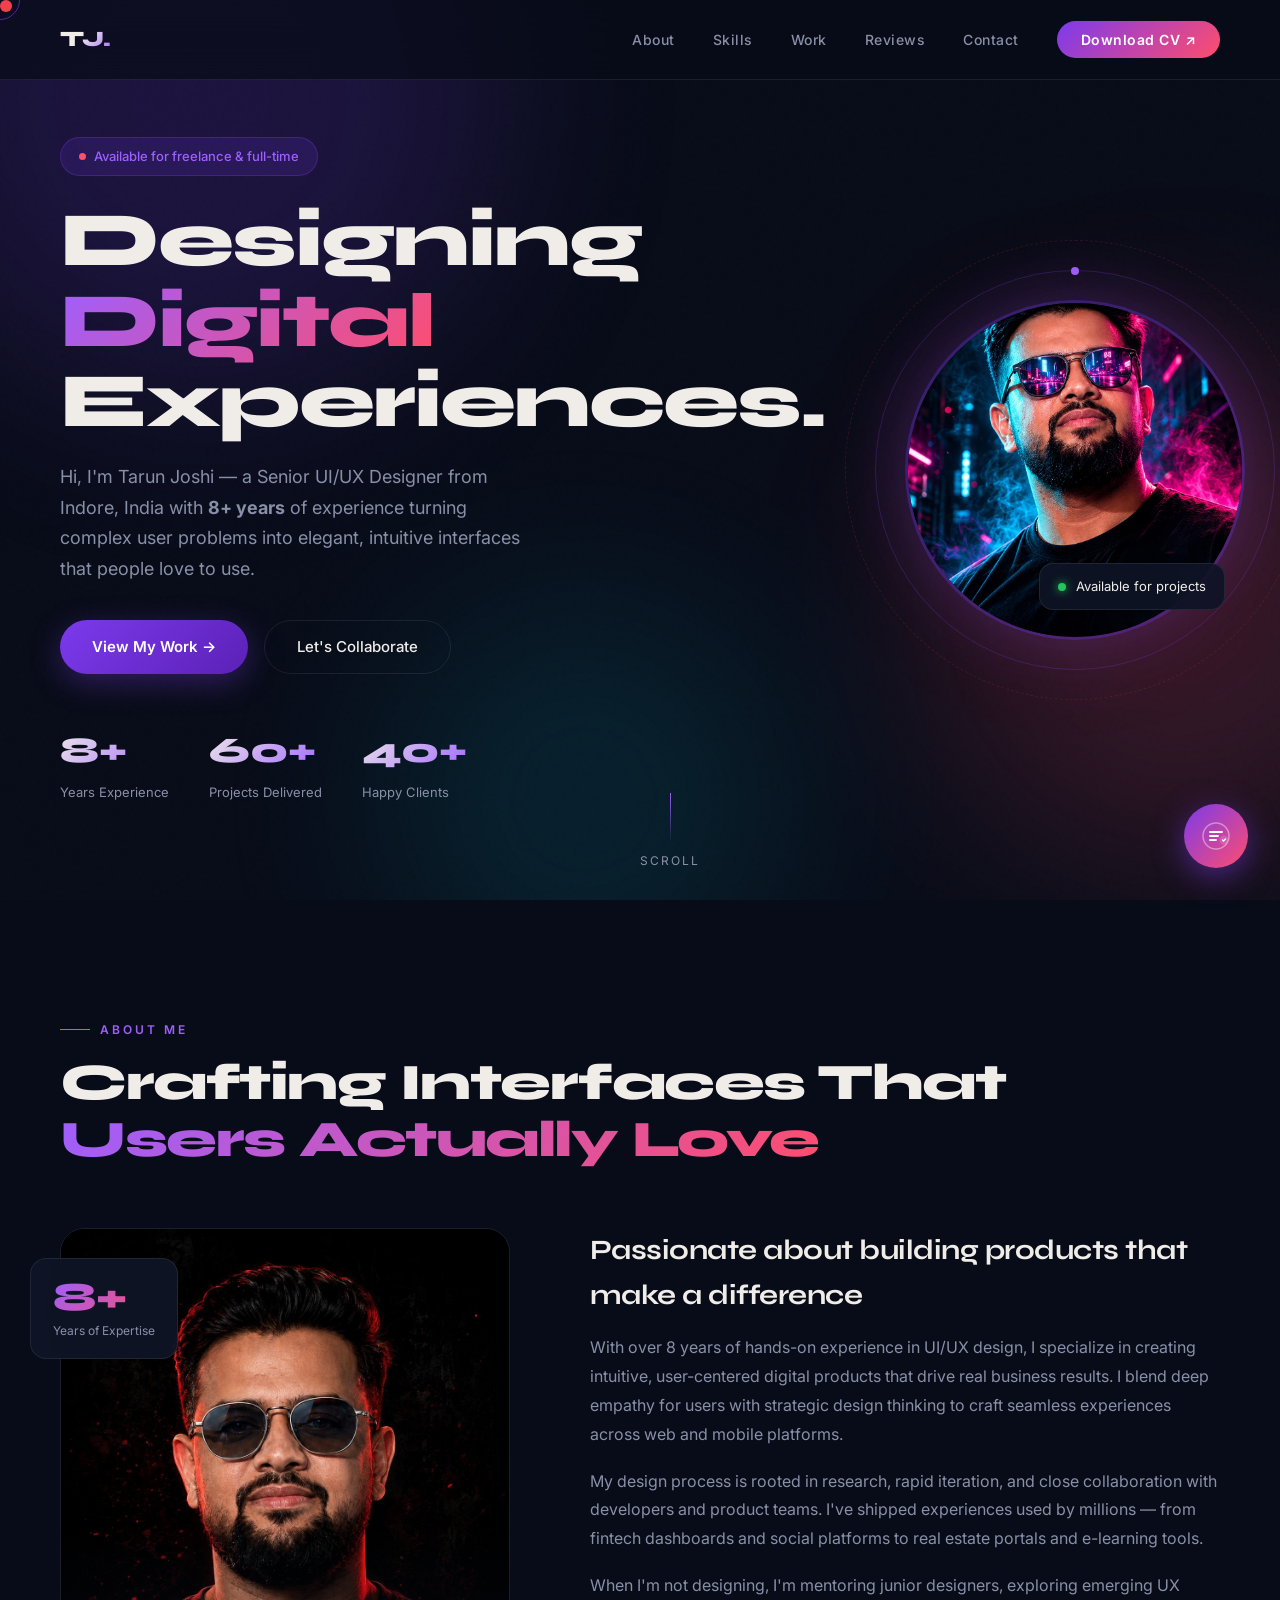
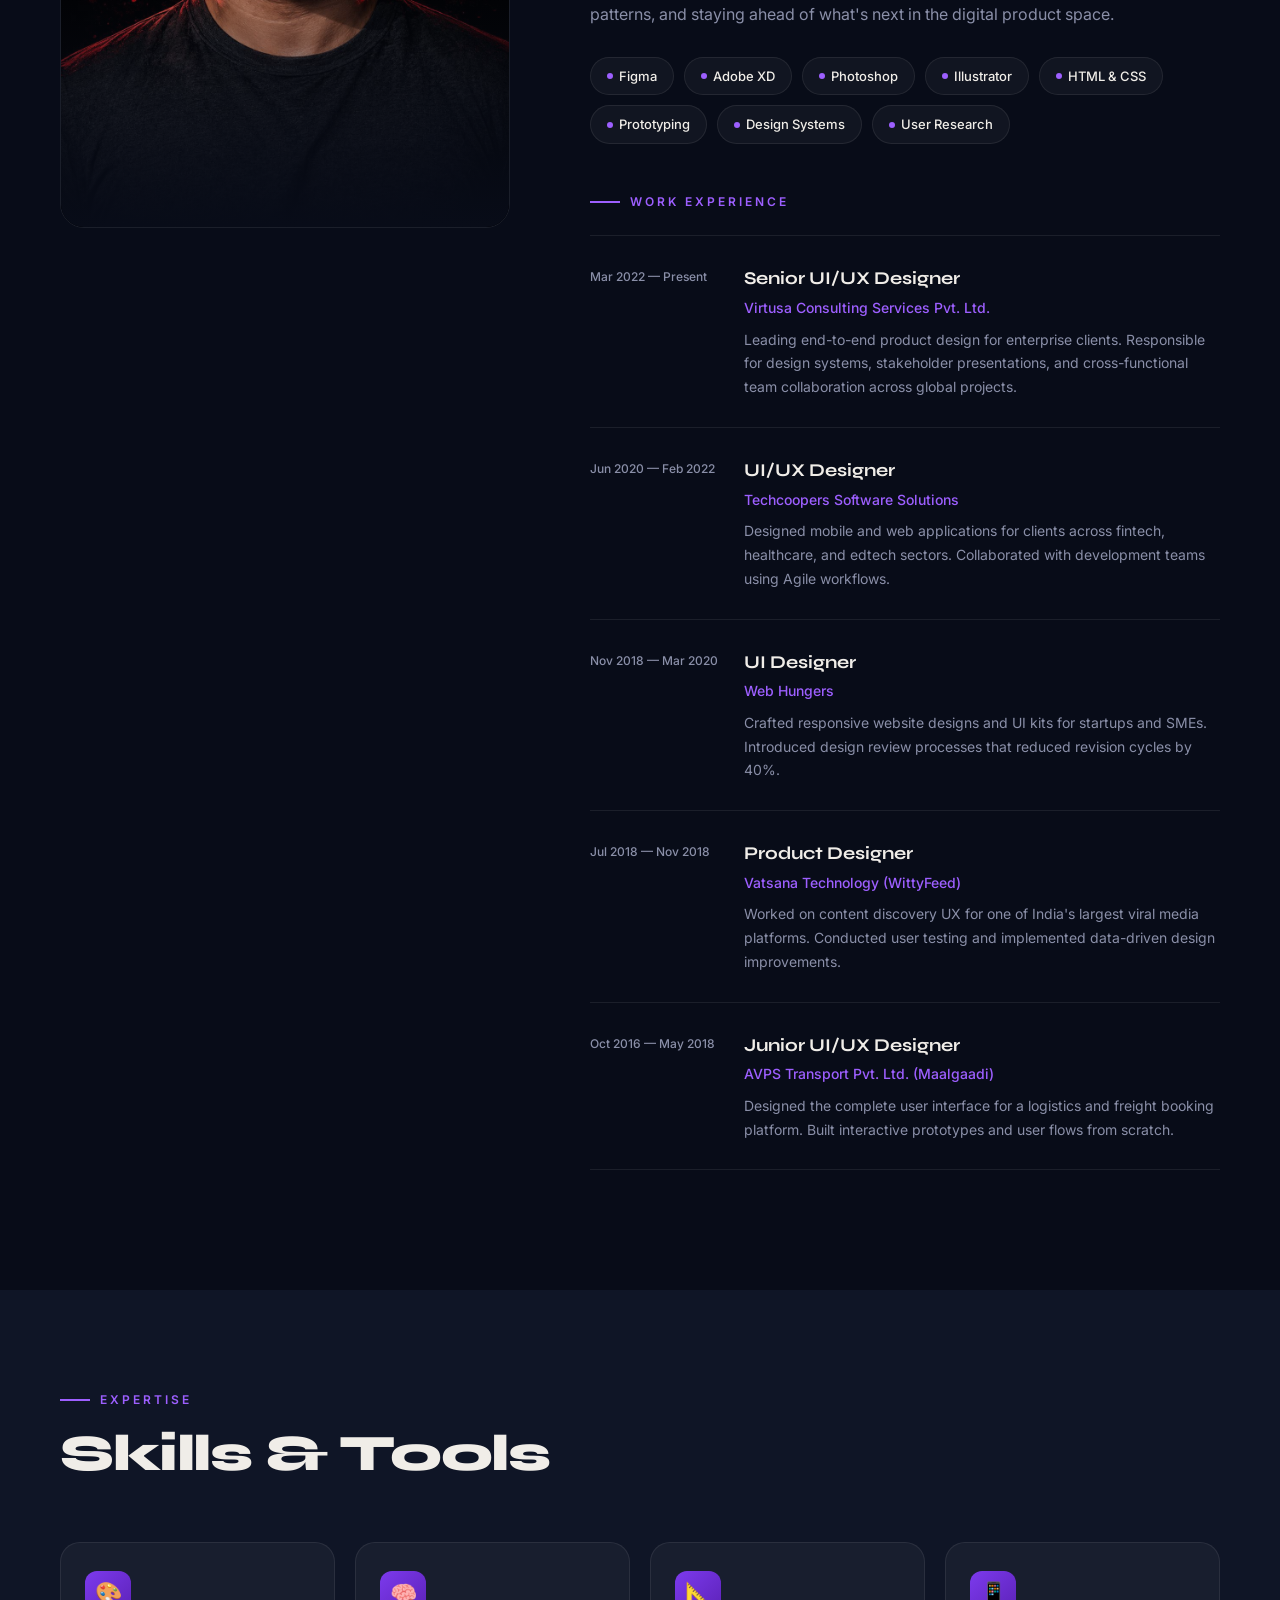
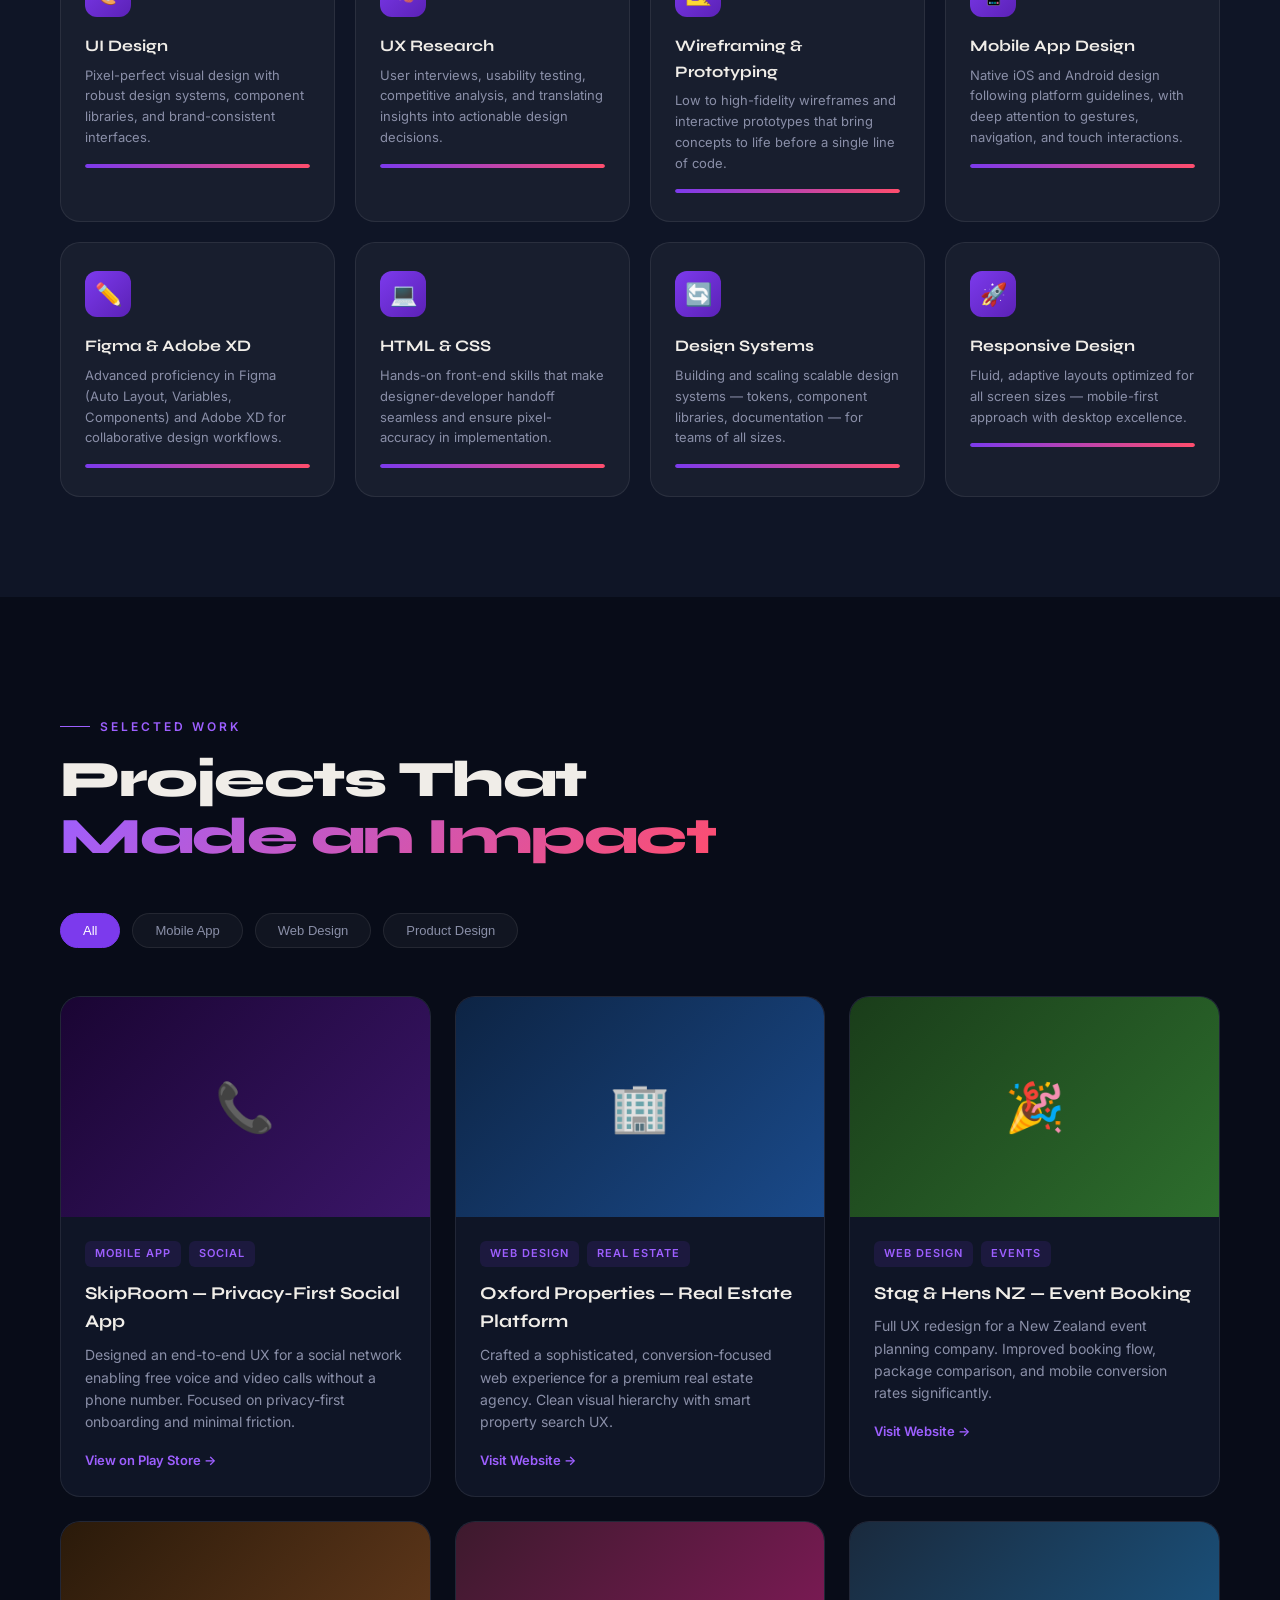
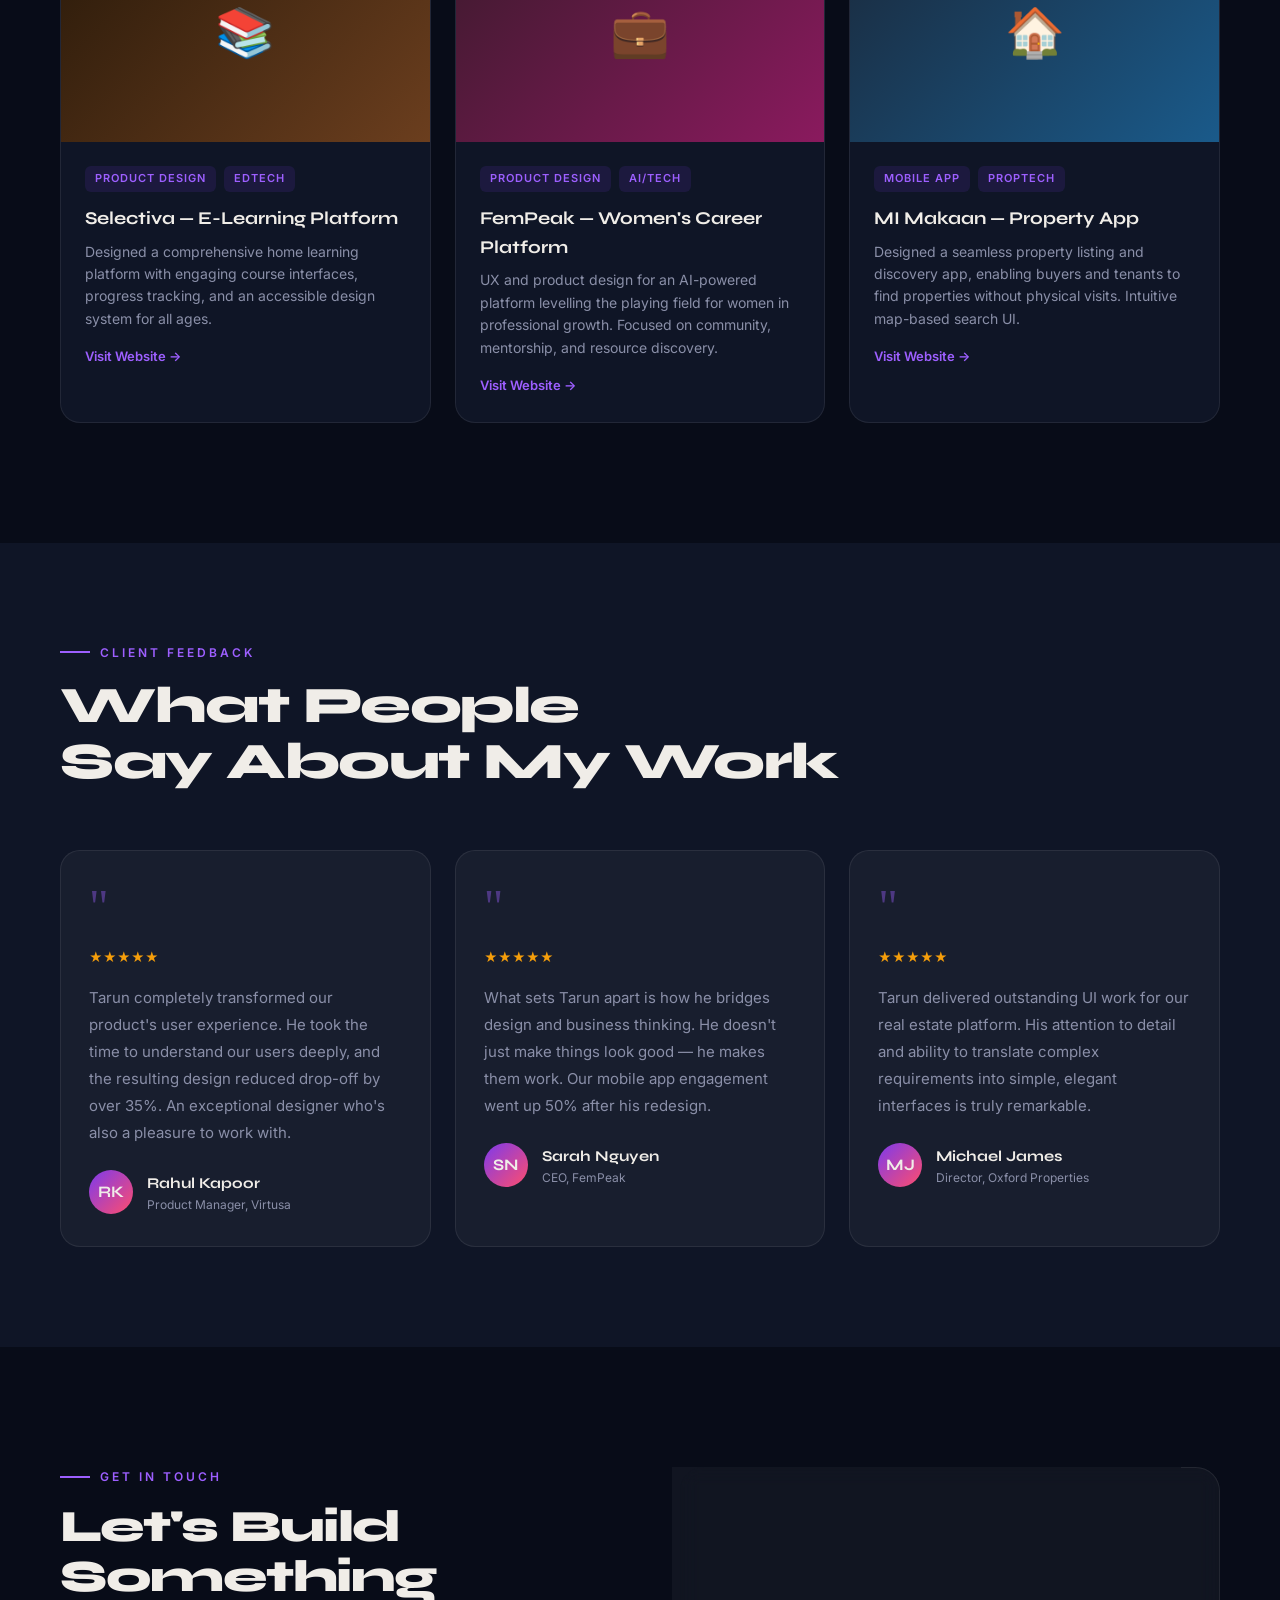
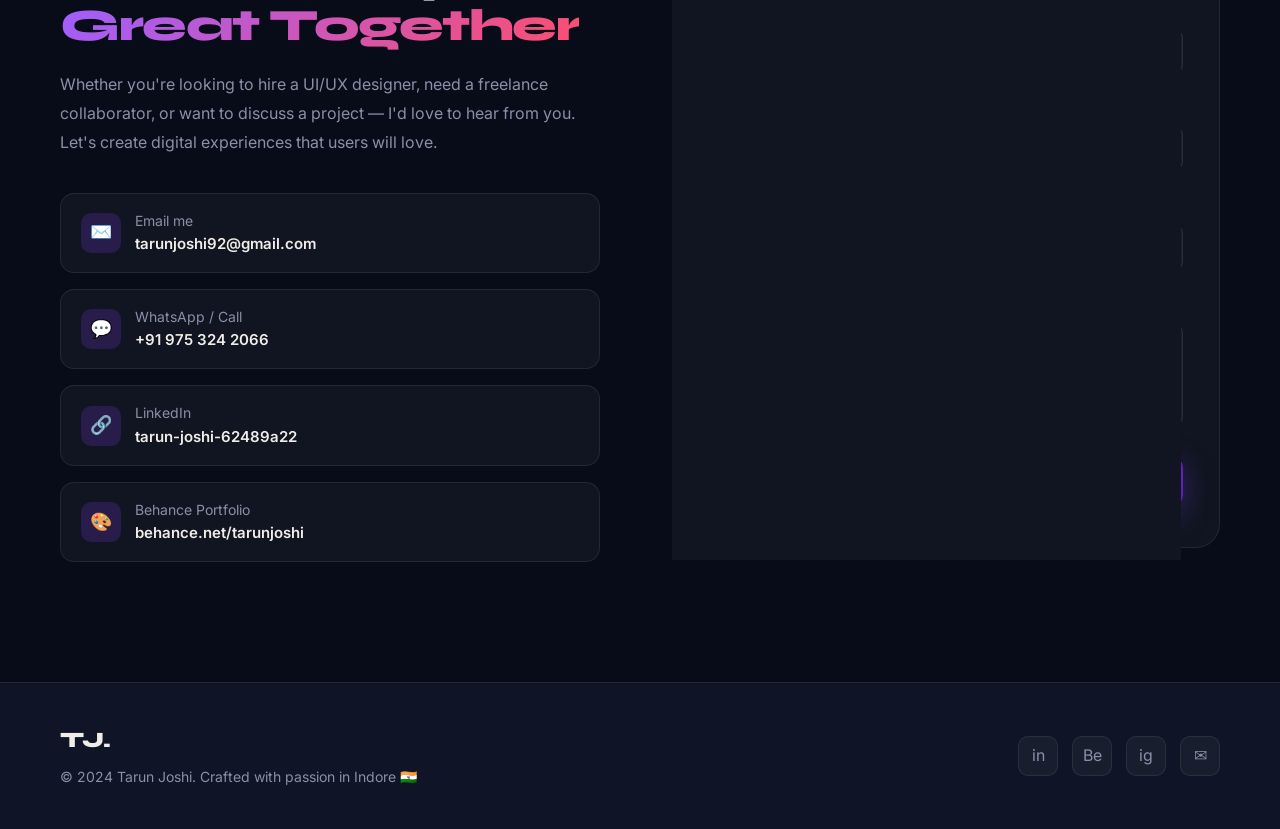
==== commit f334379a: "new images added" ====
--- a/index.html
+++ b/index.html
@@ -78,7 +78,7 @@
       <div class="hero-avatar-ring"></div>
       <div class="hero-avatar-ring2"></div>
       <div class="hero-img-container">
-        <img src="https://tarunjoshi92.github.io/tarunCV/images/tarunj.jpeg" alt="Tarun Joshi - UI/UX Designer" onerror="this.src='https://ui-avatars.com/api/?name=Tarun+Joshi&size=340&background=7C3AED&color=fff&bold=true'">
+        <img src="images/tarunj.jpeg" alt="Tarun Joshi - UI/UX Designer" onerror="this.src='https://ui-avatars.com/api/?name=Tarun+Joshi&size=340&background=7C3AED&color=fff&bold=true'">
       </div>
       <div class="hero-badge">
         <div class="hero-badge-dot"></div>
@@ -101,7 +101,7 @@
     <div class="about-grid">
       <div class="about-img-wrap reveal">
         <div class="about-img-frame">
-          <img src="https://tarunjoshi92.github.io/tarunCV/images/tarun.jpeg" alt="Tarun Joshi" onerror="this.src='https://ui-avatars.com/api/?name=Tarun+Joshi&size=500&background=141A30&color=9D5FFF&bold=true'">
+          <img src="images/tarun-main.jpeg" alt="Tarun Joshi" onerror="this.src='https://ui-avatars.com/api/?name=Tarun+Joshi&size=500&background=141A30&color=9D5FFF&bold=true'">
         </div>
         <div class="about-exp-card">
           <div class="num">8+</div>
